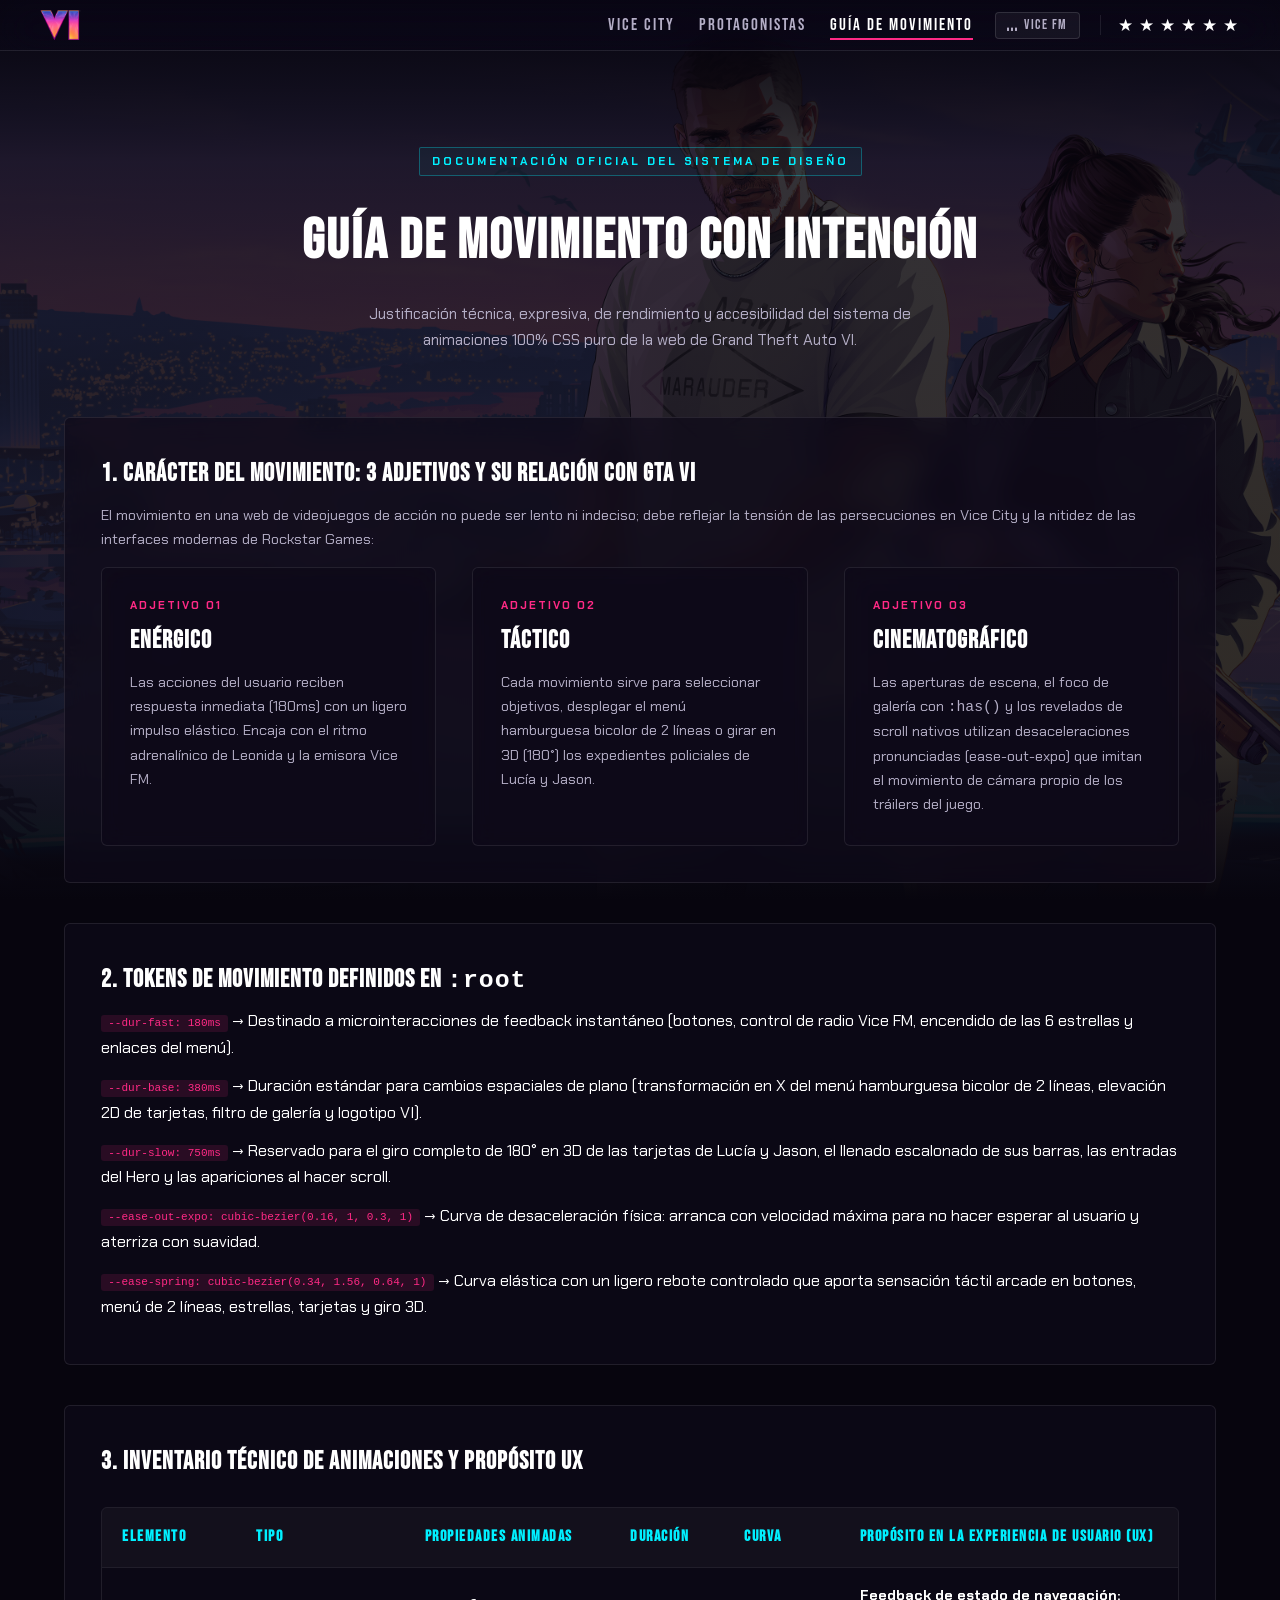
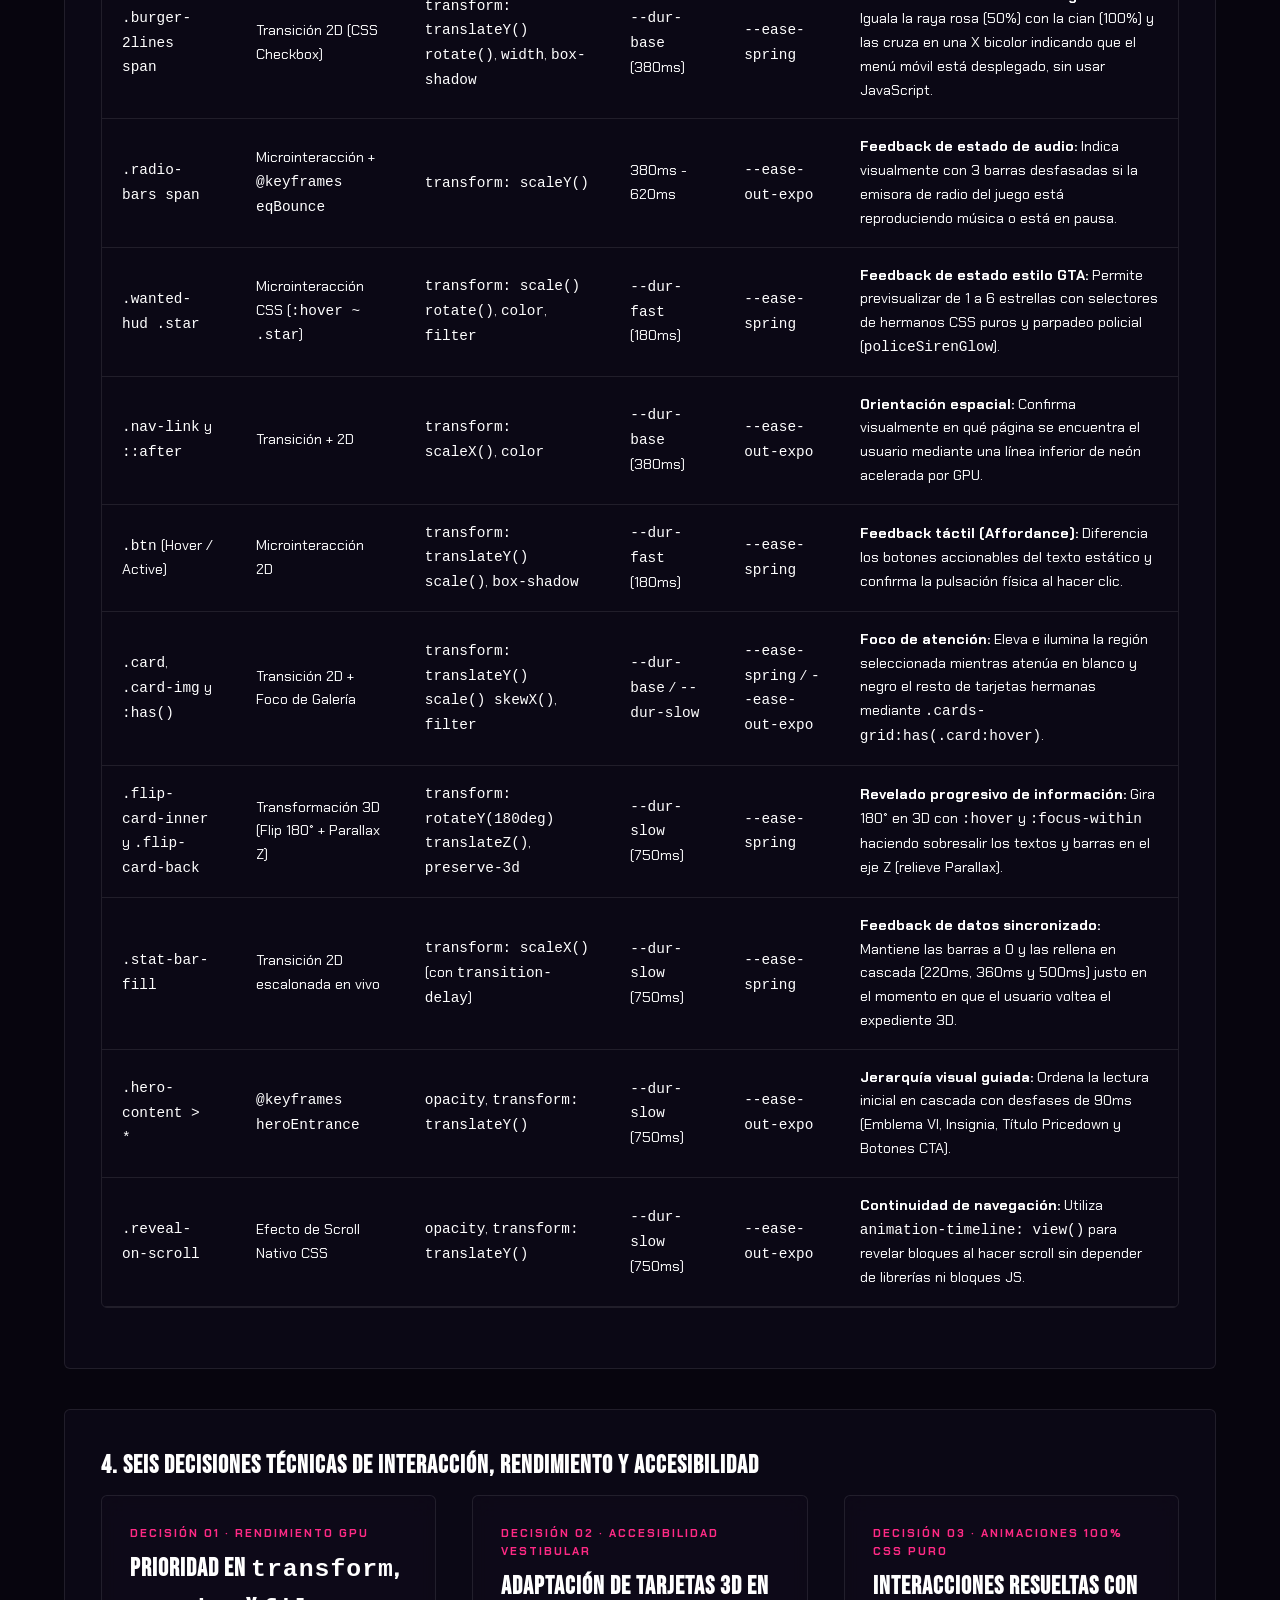
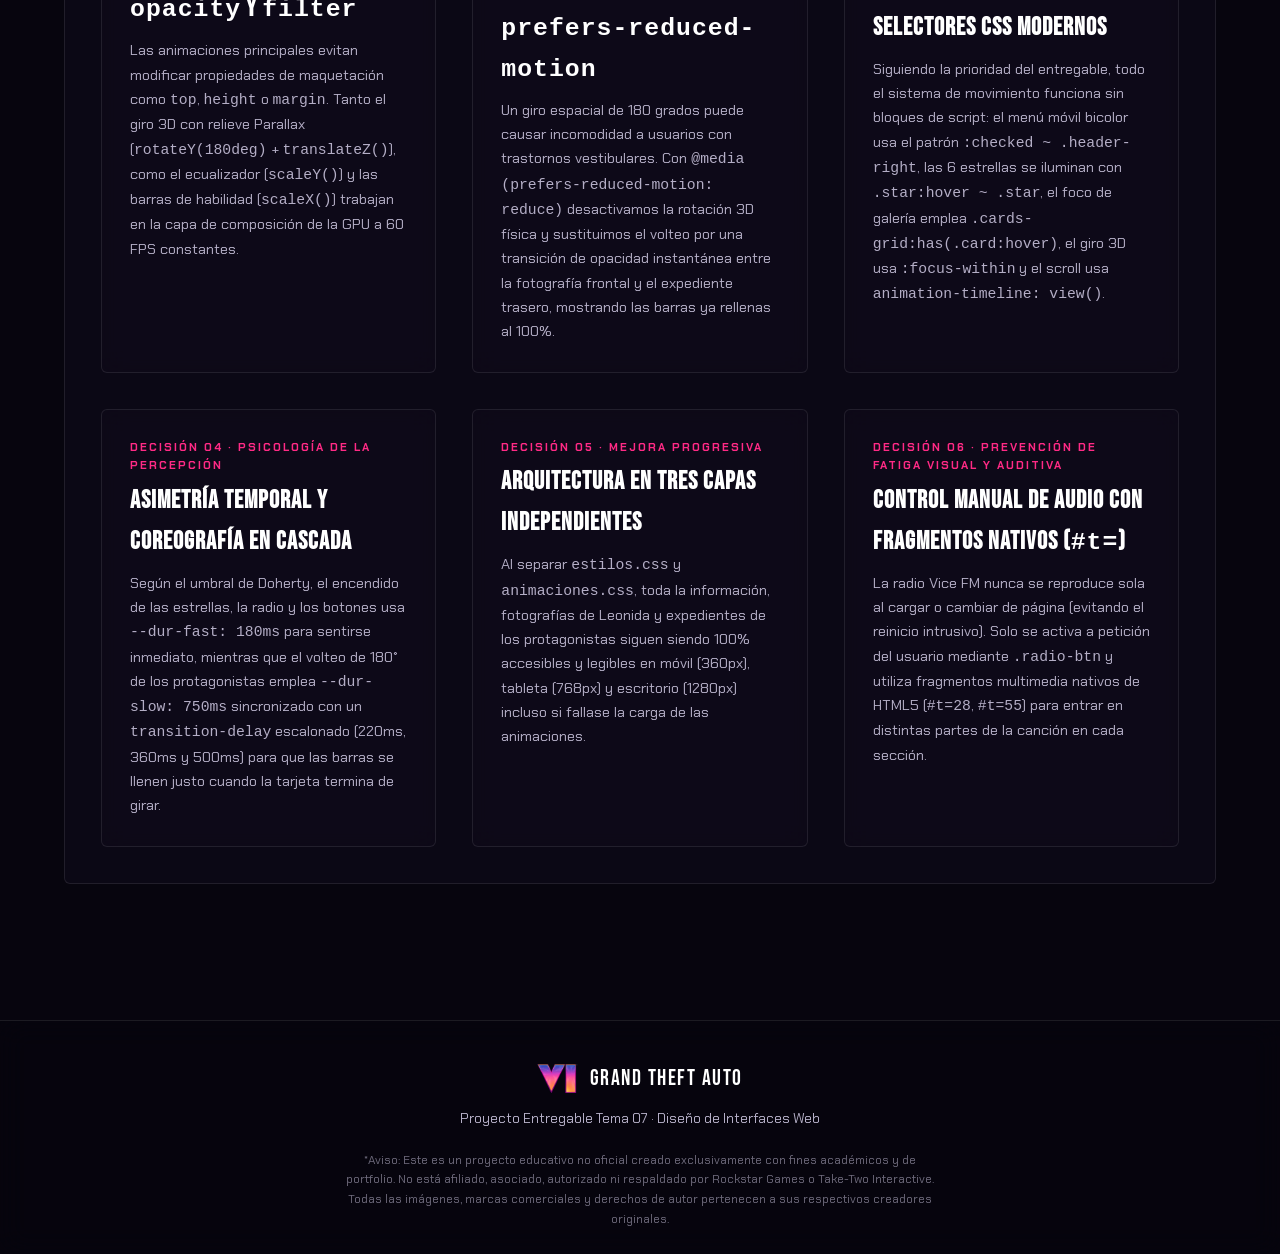
==== movimiento.html @ cc9e4fb1 "Add files via upload" ====
<!DOCTYPE html>
<html lang="es">
<head>
  <meta charset="UTF-8">
  <meta name="viewport" content="width=device-width, initial-scale=1.0">
  <title>Guía de Movimiento — Documentación Técnica GTA VI</title>
  <link rel="icon" href="img/logo.png" type="image/png">
  <link rel="preconnect" href="https://fonts.googleapis.com">
  <link rel="preconnect" href="https://fonts.gstatic.com" crossorigin>
  <link href="https://fonts.googleapis.com/css2?family=Bebas+Neue&family=Chakra+Petch:ital,wght@0,500;0,700;1,700&display=swap" rel="stylesheet">
  <link href="https://fonts.cdnfonts.com/css/pricedown" rel="stylesheet">
  <link rel="stylesheet" href="estilos/estilos.css">
  <link rel="stylesheet" href="estilos/animaciones.css">
</head>
<body>

  <!-- CABECERA CRISTAL ULTRA-TRANSPARENTE CON MENÚ HAMBURGUESA DE 2 LÍNEAS (CSS PURO) -->
  <!-- Cabecera con el logotipo, la navegación y los controles. -->
  <header class="site-header">
    <div class="header-container">
      <a href="index.html" class="brand-logo" aria-label="Inicio Grand Theft Auto VI">
        <img class="brand-logo-img" src="img/logo.png" width="42" height="42" alt="Logotipo oficial GTA VI">
      </a>

      <!-- Este checkbox abre y cierra el menú móvil mediante CSS. -->
      <input type="checkbox" id="nav-toggle" class="nav-toggle-input" aria-label="Abrir menú de navegación">
      <!-- Las dos líneas forman el icono hamburguesa. -->
      <label for="nav-toggle" class="burger-2lines" aria-hidden="true">
        <span class="line-1"></span>
        <span class="line-2"></span>
      </label>

      <div class="header-right">
        <!-- Enlaces para cambiar entre las páginas del proyecto. -->
        <nav aria-label="Navegación principal" class="main-nav">
          <ul class="nav-list">
            <li><a href="index.html" class="nav-link">Vice City</a></li>
            <li><a href="personajes.html" class="nav-link">Protagonistas</a></li>
            <li><a href="movimiento.html" class="nav-link active">Guía de Movimiento</a></li>
          </ul>
        </nav>   

        <!-- Controles de la radio y del nivel de búsqueda. -->
        <div class="header-controls">
          <!-- Botón de Radio Vice City (Salta directo al verso en el segundo 55) -->
          <button type="button" class="radio-btn" aria-label="Activar o pausar Radio Vice FM" onclick="const a=document.getElementById('bg-music'); if(a.paused){a.play();this.classList.add('is-playing');}else{a.pause();this.classList.remove('is-playing');}">
            <span class="radio-bars" aria-hidden="true">
              <span></span><span></span><span></span>
            </span>
            <span class="radio-text">VICE FM</span>
          </button>
          <audio id="bg-music" src="audio/patilla.mp3#t=55" preload="metadata" loop></audio>

          <!-- Grupo de seis estrellas inspirado en el nivel de búsqueda de GTA. -->
          <div class="wanted-hud" role="group" aria-label="Nivel de búsqueda policial de 6 estrellas">
            <button type="button" class="star" aria-label="1 estrella">★</button>
            <button type="button" class="star" aria-label="2 estrellas">★</button>
            <button type="button" class="star" aria-label="3 estrellas">★</button>
            <button type="button" class="star" aria-label="4 estrellas">★</button>
            <button type="button" class="star" aria-label="5 estrellas">★</button>
            <button type="button" class="star" aria-label="6 estrellas">★</button>
          </div>
        </div>
      </div>
    </div>
  </header>

  <!-- Contenido principal de la guía técnica. -->
  <main class="section">
    <div class="section-header">
      <span class="badge-neon">Documentación Oficial del Sistema de Diseño</span>
      <h1 class="section-title">Guía de Movimiento con Intención</h1>
      <p class="section-desc">
        Justificación técnica, expresiva, de rendimiento y accesibilidad del sistema de animaciones 100% CSS puro de la web de Grand Theft Auto VI.
      </p>
    </div>

    <!-- 1. EL CARÁCTER DEL MOVIMIENTO EN 3 ADJETIVOS -->
    <!-- Cada bloque explica una parte del sistema de movimiento. -->
    <section class="doc-block reveal-on-scroll" aria-labelledby="caracter-heading">
      <h2 id="caracter-heading" class="card-title">1. Carácter del movimiento: 3 Adjetivos y su relación con GTA VI</h2>
      <p class="card-text" style="margin-bottom: 1rem;">
        El movimiento en una web de videojuegos de acción no puede ser lento ni indeciso; debe reflejar la tensión de las persecuciones en Vice City y la nitidez de las interfaces modernas de Rockstar Games:
      </p>
      <div class="cards-grid">
        <div class="card"><div class="card-body">
          <span class="card-tag">Adjetivo 01</span>
          <h3 class="card-title">Enérgico</h3>
          <p class="card-text">
            Las acciones del usuario reciben respuesta inmediata (180ms) con un ligero impulso elástico. Encaja con el ritmo adrenalínico de Leonida y la emisora Vice FM.
          </p>
        </div></div>
        <div class="card"><div class="card-body">
          <span class="card-tag">Adjetivo 02</span>
          <h3 class="card-title">Táctico</h3>
          <p class="card-text">
            Cada movimiento sirve para seleccionar objetivos, desplegar el menú hamburguesa bicolor de 2 líneas o girar en 3D (180°) los expedientes policiales de Lucía y Jason.
          </p>
        </div></div>
        <div class="card"><div class="card-body">
          <span class="card-tag">Adjetivo 03</span>
          <h3 class="card-title">Cinematográfico</h3>
          <p class="card-text">
            Las aperturas de escena, el foco de galería con <code>:has()</code> y los revelados de scroll nativos utilizan desaceleraciones pronunciadas (ease-out-expo) que imitan el movimiento de cámara propio de los tráilers del juego.
          </p>
        </div></div>
      </div>
    </section>

    <!-- 2. TOKENS DE MOVIMIENTO -->
    <section class="doc-block reveal-on-scroll" aria-labelledby="tokens-heading">
      <h2 id="tokens-heading" class="card-title">2. Tokens de Movimiento definidos en <code>:root</code></h2>
      <ul class="stats-list">
        <li><span class="code-pill">--dur-fast: 180ms</span> → Destinado a microinteracciones de feedback instantáneo (botones, control de radio Vice FM, encendido de las 6 estrellas y enlaces del menú).</li>
        <li><span class="code-pill">--dur-base: 380ms</span> → Duración estándar para cambios espaciales de plano (transformación en X del menú hamburguesa bicolor de 2 líneas, elevación 2D de tarjetas, filtro de galería y logotipo VI).</li>
        <li><span class="code-pill">--dur-slow: 750ms</span> → Reservado para el giro completo de 180° en 3D de las tarjetas de Lucía y Jason, el llenado escalonado de sus barras, las entradas del Hero y las apariciones al hacer scroll.</li>
        <li><span class="code-pill">--ease-out-expo: cubic-bezier(0.16, 1, 0.3, 1)</span> → Curva de desaceleración física: arranca con velocidad máxima para no hacer esperar al usuario y aterriza con suavidad.</li>
        <li><span class="code-pill">--ease-spring: cubic-bezier(0.34, 1.56, 0.64, 1)</span> → Curva elástica con un ligero rebote controlado que aporta sensación táctil arcade en botones, menú de 2 líneas, estrellas, tarjetas y giro 3D.</li>
      </ul>
    </section>

    <!-- 3. TABLA CON TODAS LAS ANIMACIONES -->
    <section class="doc-block reveal-on-scroll" aria-labelledby="tabla-heading">
      <h2 id="tabla-heading" class="card-title">3. Inventario Técnico de Animaciones y Propósito UX</h2>
      <!-- Contenedor que permite desplazar la tabla en pantallas estrechas. -->
      <div class="table-responsive">
        <table class="motion-table">
          <thead>
            <tr>
              <th>Elemento</th>
              <th>Tipo</th>
              <th>Propiedades Animadas</th>
              <th>Duración</th>
              <th>Curva</th>
              <th>Propósito en la Experiencia de Usuario (UX)</th>
            </tr>
          </thead>
          <tbody>
            <tr>
              <td><code>.burger-2lines span</code></td>
              <td>Transición 2D (CSS Checkbox)</td>
              <td><code>transform: translateY() rotate()</code>, <code>width</code>, <code>box-shadow</code></td>
              <td><code>--dur-base</code> (380ms)</td>
              <td><code>--ease-spring</code></td>
              <td><strong>Feedback de estado de navegación:</strong> Iguala la raya rosa (50%) con la cian (100%) y las cruza en una X bicolor indicando que el menú móvil está desplegado, sin usar JavaScript.</td>
            </tr>
            <tr>
              <td><code>.radio-bars span</code></td>
              <td>Microinteracción + <code>@keyframes eqBounce</code></td>
              <td><code>transform: scaleY()</code></td>
              <td>380ms - 620ms</td>
              <td><code>--ease-out-expo</code></td>
              <td><strong>Feedback de estado de audio:</strong> Indica visualmente con 3 barras desfasadas si la emisora de radio del juego está reproduciendo música o está en pausa.</td>
            </tr>
            <tr>
              <td><code>.wanted-hud .star</code></td>
              <td>Microinteracción CSS (<code>:hover ~ .star</code>)</td>
              <td><code>transform: scale() rotate()</code>, <code>color</code>, <code>filter</code></td>
              <td><code>--dur-fast</code> (180ms)</td>
              <td><code>--ease-spring</code></td>
              <td><strong>Feedback de estado estilo GTA:</strong> Permite previsualizar de 1 a 6 estrellas con selectores de hermanos CSS puros y parpadeo policial (<code>policeSirenGlow</code>).</td>
            </tr>
            <tr>
              <td><code>.nav-link</code> y <code>::after</code></td>
              <td>Transición + 2D</td>
              <td><code>transform: scaleX()</code>, <code>color</code></td>
              <td><code>--dur-base</code> (380ms)</td>
              <td><code>--ease-out-expo</code></td>
              <td><strong>Orientación espacial:</strong> Confirma visualmente en qué página se encuentra el usuario mediante una línea inferior de neón acelerada por GPU.</td>
            </tr>
            <tr>
              <td><code>.btn</code> (Hover / Active)</td>
              <td>Microinteracción 2D</td>
              <td><code>transform: translateY() scale()</code>, <code>box-shadow</code></td>
              <td><code>--dur-fast</code> (180ms)</td>
              <td><code>--ease-spring</code></td>
              <td><strong>Feedback táctil (Affordance):</strong> Diferencia los botones accionables del texto estático y confirma la pulsación física al hacer clic.</td>
            </tr>
            <tr>
              <td><code>.card</code>, <code>.card-img</code> y <code>:has()</code></td>
              <td>Transición 2D + Foco de Galería</td>
              <td><code>transform: translateY() scale() skewX()</code>, <code>filter</code></td>
              <td><code>--dur-base</code> / <code>--dur-slow</code></td>
              <td><code>--ease-spring</code> / <code>--ease-out-expo</code></td>
              <td><strong>Foco de atención:</strong> Eleva e ilumina la región seleccionada mientras atenúa en blanco y negro el resto de tarjetas hermanas mediante <code>.cards-grid:has(.card:hover)</code>.</td>
            </tr>
            <tr>
              <td><code>.flip-card-inner</code> y <code>.flip-card-back</code></td>
              <td>Transformación 3D (Flip 180° + Parallax Z)</td>
              <td><code>transform: rotateY(180deg) translateZ()</code>, <code>preserve-3d</code></td>
              <td><code>--dur-slow</code> (750ms)</td>
              <td><code>--ease-spring</code></td>
              <td><strong>Revelado progresivo de información:</strong> Gira 180° en 3D con <code>:hover</code> y <code>:focus-within</code> haciendo sobresalir los textos y barras en el eje Z (relieve Parallax).</td>
            </tr>
            <tr>
              <td><code>.stat-bar-fill</code></td>
              <td>Transición 2D escalonada en vivo</td>
              <td><code>transform: scaleX()</code> (con <code>transition-delay</code>)</td>
              <td><code>--dur-slow</code> (750ms)</td>
              <td><code>--ease-spring</code></td>
              <td><strong>Feedback de datos sincronizado:</strong> Mantiene las barras a 0 y las rellena en cascada (220ms, 360ms y 500ms) justo en el momento en que el usuario voltea el expediente 3D.</td>
            </tr>
            <tr>
              <td><code>.hero-content > *</code></td>
              <td><code>@keyframes heroEntrance</code></td>
              <td><code>opacity</code>, <code>transform: translateY()</code></td>
              <td><code>--dur-slow</code> (750ms)</td>
              <td><code>--ease-out-expo</code></td>
              <td><strong>Jerarquía visual guiada:</strong> Ordena la lectura inicial en cascada con desfases de 90ms (Emblema VI, Insignia, Título Pricedown y Botones CTA).</td>
            </tr>
            <tr>
              <td><code>.reveal-on-scroll</code></td>
              <td>Efecto de Scroll Nativo CSS</td>
              <td><code>opacity</code>, <code>transform: translateY()</code></td>
              <td><code>--dur-slow</code> (750ms)</td>
              <td><code>--ease-out-expo</code></td>
              <td><strong>Continuidad de navegación:</strong> Utiliza <code>animation-timeline: view()</code> para revelar bloques al hacer scroll sin depender de librerías ni bloques JS.</td>
            </tr>
          </tbody>
        </table>
      </div>
    </section>

    <!-- 4. LAS 6 DECISIONES EXPLICADAS SOBRE INTERACCIÓN, RENDIMIENTO Y ACCESIBILIDAD -->
    <section class="doc-block reveal-on-scroll" aria-labelledby="decisiones-heading">
      <h2 id="decisiones-heading" class="card-title">4. Seis Decisiones Técnicas de Interacción, Rendimiento y Accesibilidad</h2>
      
      <div class="cards-grid">
        <article class="card"><div class="card-body">
          <span class="card-tag">Decisión 01 · Rendimiento GPU</span>
          <h3 class="card-title">Prioridad en <code>transform</code>, <code>opacity</code> y <code>filter</code></h3>
          <p class="card-text">
            Las animaciones principales evitan modificar propiedades de maquetación como <code>top</code>, <code>height</code> o <code>margin</code>. Tanto el giro 3D con relieve Parallax (<code>rotateY(180deg)</code> + <code>translateZ()</code>), como el ecualizador (<code>scaleY()</code>) y las barras de habilidad (<code>scaleX()</code>) trabajan en la capa de composición de la GPU a 60 FPS constantes.
          </p>
        </div></article>

        <article class="card"><div class="card-body">
          <span class="card-tag">Decisión 02 · Accesibilidad Vestibular</span>
          <h3 class="card-title">Adaptación de Tarjetas 3D en <code>prefers-reduced-motion</code></h3>
          <p class="card-text">
            Un giro espacial de 180 grados puede causar incomodidad a usuarios con trastornos vestibulares. Con <code>@media (prefers-reduced-motion: reduce)</code> desactivamos la rotación 3D física y sustituimos el volteo por una transición de opacidad instantánea entre la fotografía frontal y el expediente trasero, mostrando las barras ya rellenas al 100%.
          </p>
        </div></article>

        <article class="card"><div class="card-body">
          <span class="card-tag">Decisión 03 · Animaciones 100% CSS Puro</span>
          <h3 class="card-title">Interacciones Resueltas con Selectores CSS Modernos</h3>
          <p class="card-text">
            Siguiendo la prioridad del entregable, todo el sistema de movimiento funciona sin bloques de script: el menú móvil bicolor usa el patrón <code>:checked ~ .header-right</code>, las 6 estrellas se iluminan con <code>.star:hover ~ .star</code>, el foco de galería emplea <code>.cards-grid:has(.card:hover)</code>, el giro 3D usa <code>:focus-within</code> y el scroll usa <code>animation-timeline: view()</code>.
          </p>
        </div></article>

        <article class="card"><div class="card-body">
          <span class="card-tag">Decisión 04 · Psicología de la Percepción</span>
          <h3 class="card-title">Asimetría temporal y Coreografía en Cascada</h3>
          <p class="card-text">
            Según el umbral de Doherty, el encendido de las estrellas, la radio y los botones usa <code>--dur-fast: 180ms</code> para sentirse inmediato, mientras que el volteo de 180° de los protagonistas emplea <code>--dur-slow: 750ms</code> sincronizado con un <code>transition-delay</code> escalonado (220ms, 360ms y 500ms) para que las barras se llenen justo cuando la tarjeta termina de girar.
          </p>
        </div></article>

        <article class="card"><div class="card-body">
          <span class="card-tag">Decisión 05 · Mejora Progresiva</span>
          <h3 class="card-title">Arquitectura en Tres Capas Independientes</h3>
          <p class="card-text">
            Al separar <code>estilos.css</code> y <code>animaciones.css</code>, toda la información, fotografías de Leonida y expedientes de los protagonistas siguen siendo 100% accesibles y legibles en móvil (360px), tableta (768px) y escritorio (1280px) incluso si fallase la carga de las animaciones.
          </p>
        </div></article>

        <article class="card"><div class="card-body">
          <span class="card-tag">Decisión 06 · Prevención de Fatiga Visual y Auditiva</span>
          <h3 class="card-title">Control Manual de Audio con Fragmentos Nativos (<code>#t=</code>)</h3>
          <p class="card-text">
            La radio Vice FM nunca se reproduce sola al cargar o cambiar de página (evitando el reinicio intrusivo). Solo se activa a petición del usuario mediante <code>.radio-btn</code> y utiliza fragmentos multimedia nativos de HTML5 (<code>#t=28</code>, <code>#t=55</code>) para entrar en distintas partes de la canción en cada sección.
          </p>
        </div></article>
      </div>
    </section>
  </main>

  <!-- PIE DE PÁGINA CON AVISO LEGAL PARA GITHUB PAGES -->
  <footer class="site-footer">
    <div class="footer-inner">
      <a href="index.html" class="brand-logo">
        <img class="brand-logo-img" src="img/logo.png" width="40" height="40" alt="Logotipo oficial GTA VI">
        <span class="brand-logo-text">GRAND THEFT AUTO</span>
      </a>
      <p>Proyecto Entregable Tema 07 · Diseño de Interfaces Web</p>
      <p style="font-size: 0.75rem; opacity: 0.6; margin-top: 0.5rem; max-width: 600px;">
        *Aviso: Este es un proyecto educativo no oficial creado exclusivamente con fines académicos y de portfolio. No está afiliado, asociado, autorizado ni respaldado por Rockstar Games o Take-Two Interactive. Todas las imágenes, marcas comerciales y derechos de autor pertenecen a sus respectivos creadores originales.
      </p>
    </div>
  </footer>

</body>
</html>
---- estilos/estilos.css ----
/* ==========================================================================
   ESTILOS DE DISEÑO Y MAQUETACIÓN (MINIMALISTA · MOBILE FIRST) - GTA VI
   ==========================================================================
   Capa 1 (Estructura): Estética editorial limpia inspirada en Rockstar Games.
   Incluye cabecera ultra-transparente (glassmorphism), menú hamburguesa de
   2 líneas en móvil (<768px) resuelto 100% con CSS (:checked) y transición 
   continua sin cortes entre el Hero y el fondo general.
   ========================================================================== */

/* Guardo colores, tipografías y medidas en variables para reutilizarlas. */
:root {
  --bg-dark: #07050e;
  --bg-surface: rgba(14, 10, 26, 0.72);
  --bg-surface-alt: rgba(20, 15, 38, 0.92);
  --neon-pink: #ff2a85;
  --neon-cyan: #00f0ff;
  --neon-orange: #ff9900;
  --text-primary: #ffffff;
  --text-secondary: #b4aec6;
  --border-subtle: rgba(255, 255, 255, 0.09);
  
  --font-gta: 'Pricedown Bl', 'Pricedown', 'Bebas Neue', 'Impact', sans-serif;
  --font-display: 'Bebas Neue', 'Impact', sans-serif;
  --font-body: 'Chakra Petch', system-ui, -apple-system, sans-serif;
  
  --container-width: 1200px;
  --border-radius: 6px;
}

/* Aplico un reinicio general para partir de medidas y márgenes controlados. */
*, *::before, *::after {
  box-sizing: border-box;
  margin: 0;
  padding: 0;
}

/* Configuro el desplazamiento suave y los estilos generales del documento. */
html {
  scroll-behavior: smooth;
  background-color: var(--bg-dark);
  color: var(--text-primary);
  font-family: var(--font-body);
  line-height: 1.65;
  -webkit-font-smoothing: antialiased;
}

/* Defino el fondo general y la distribución principal de la página. */
body {
  overflow-x: hidden;
  min-height: 100vh;
  display: flex;
  flex-direction: column;
  background-color: var(--bg-dark);
  background-image: 
    linear-gradient(
      to bottom,
      #07050e 0%,
      rgba(7, 5, 14, 0.82) 18%,
      rgba(7, 5, 14, 0.84) 82%,
      #07050e 100%
    ),
    url('../img/fondo_2.jpg'),
    url('../img/fondo.jpg');
  background-position: center top;
  background-size: cover;
  background-attachment: fixed;
  background-repeat: no-repeat;
}

/* Evito que las imágenes y gráficos se salgan de su contenedor. */
img, svg {
  max-width: 100%;
  display: block;
}

/* Mantengo el color heredado y quito el subrayado predeterminado. */
a {
  color: inherit;
  text-decoration: none;
}

/* Quito las viñetas de las listas. */
ul {
  list-style: none;
}

/* ==========================================================================
   CABECERA CRISTAL ULTRA-TRANSPARENTE + HAMBURGUESA DE 2 LÍNEAS (MOBILE FIRST)
   ========================================================================== */
/* Creo la cabecera fija con transparencia y efecto de cristal. */
.site-header {
  position: sticky;
  top: 0;
  z-index: 100;
  background: linear-gradient(
    180deg,
    rgba(10, 7, 22, 0.52) 0%,
    rgba(10, 7, 22, 0.32) 100%
  );
  backdrop-filter: blur(22px) saturate(160%);
  -webkit-backdrop-filter: blur(22px) saturate(160%);
  border-bottom: 1px solid rgba(255, 255, 255, 0.1);
  padding: 0.65rem 1.25rem;
}

/* Distribuyo el logo y los controles de la cabecera. */
.header-container {
  max-width: var(--container-width);
  margin: 0 auto;
  display: flex;
  flex-direction: row;
  align-items: center;
  justify-content: space-between;
  gap: 1rem;
  flex-wrap: wrap;
}

/* Alineo el logotipo y evito que se encoja. */
.brand-logo {
  display: inline-flex;
  align-items: center;
  gap: 0.65rem;
  flex-shrink: 0;
  z-index: 102;
}

/* Limito el tamaño de la imagen del logotipo. */
.brand-logo-img {
  width: 42px;
  height: auto;
  max-height: 38px;
  object-fit: contain;
}

/* Doy estilo al texto que acompaña al logotipo. */
.brand-logo-text {
  font-family: var(--font-gta);
  font-size: 1.35rem;
  letter-spacing: 1.5px;
  color: var(--text-primary);
}

/* Resalto el detalle VI con el color rosa. */
.vi-accent {
  color: var(--neon-pink);
}

/* Checkbox oculto que controla la hamburguesa de 2 líneas sin JS */
.nav-toggle-input {
  position: absolute;
  opacity: 0;
  width: 0;
  height: 0;
  pointer-events: none;
}

/* Botón Hamburguesa Minimalista de 2 Líneas (Visible en móvil <768px) */
.burger-2lines {
  display: inline-flex;
  flex-direction: column;
  justify-content: center;
  align-items: flex-end;
  gap: 6px;
  width: 38px;
  height: 38px;
  padding: 6px;
  cursor: pointer;
  z-index: 102;
  border-radius: 4px;
  border: 1px solid rgba(255, 255, 255, 0.12);
  background: rgba(255, 255, 255, 0.04);
}

/* Preparo las dos líneas que forman el icono. */
.burger-2lines span {
  display: block;
  height: 2px;
  border-radius: 2px;
}

.burger-2lines .line-1 {
  width: 24px;
  background: var(--text-primary);
}

.burger-2lines .line-2 {
  width: 16px;
  background: var(--neon-pink);
}

/* En móvil (<768px) el menú es desplegable y se abre al marcar #nav-toggle */
.header-right {
  width: 100%;
  display: grid;
  grid-template-rows: 0fr;
  opacity: 0;
  pointer-events: none;
  overflow: hidden;
}

.header-right > * {
  min-height: 0;
}

/* Muestro el menú cuando se marca el checkbox. */
.nav-toggle-input:checked ~ .header-right {
  grid-template-rows: 1fr;
  opacity: 1;
  pointer-events: auto;
  padding-top: 0.85rem;
  margin-top: 0.65rem;
  border-top: 1px solid rgba(255, 255, 255, 0.1);
}

/* Controlo el contenedor de navegación. */
.main-nav {
  background: transparent;
  border: none;
  padding: 0;
}

/* Organizo los enlaces del menú en columna en móvil. */
.nav-list {
  display: flex;
  flex-direction: column;
  align-items: flex-start;
  gap: 0.65rem;
  padding-bottom: 0.85rem;
}

/* Defino la apariencia de cada enlace de navegación. */
.nav-link {
  font-family: var(--font-display);
  font-size: 1.15rem;
  letter-spacing: 2px;
  text-transform: uppercase;
  padding: 0.25rem 0;
  position: relative;
  color: var(--text-secondary);
  white-space: nowrap;
}

/* Distingo el enlace correspondiente a la página actual. */
.nav-link.active {
  color: var(--text-primary);
}

.nav-link.active::after {
  transform: scaleX(1);
  background: var(--neon-pink);
}

.nav-link:hover,
.nav-link:focus-visible {
  color: var(--text-primary);
}

/* Agrupo los controles de radio y estrellas. */
.header-controls {
  display: flex;
  flex-direction: row;
  align-items: center;
  justify-content: space-between;
  gap: 1rem;
  padding-top: 0.65rem;
  border-top: 1px solid rgba(255, 255, 255, 0.07);
}

/* Botón minimalista de Radio Vice FM */
.radio-btn {
  display: inline-flex;
  align-items: center;
  gap: 0.45rem;
  background: rgba(255, 255, 255, 0.05);
  border: 1px solid rgba(255, 255, 255, 0.12);
  color: var(--text-secondary);
  padding: 0.28rem 0.68rem;
  border-radius: 4px;
  font-family: var(--font-display);
  font-size: 0.85rem;
  letter-spacing: 1.5px;
  cursor: pointer;
}

/* Activo distintas velocidades para las barras cuando la radio está sonando. */
.radio-btn.is-playing {
  color: var(--neon-cyan);
  border-color: rgba(0, 240, 255, 0.45);
  background: rgba(0, 240, 255, 0.08);
}

/* Coloco las barras del ecualizador en línea. */
.radio-bars {
  display: inline-flex;
  align-items: flex-end;
  gap: 2px;
  height: 12px;
}

/* Ajusto las barras del ecualizador para que crezcan desde abajo. */
.radio-bars span {
  width: 2px;
  height: 12px;
  background: currentColor;
  border-radius: 1px;
}

/* 6 Estrellas de búsqueda interactivas en CSS puro (:hover + ~) */
.wanted-hud {
  display: inline-flex;
  align-items: center;
  gap: 0.18rem;
}

/* Doy formato a cada estrella interactiva (Blanco con brillo neón para encajar con el header) */
.star {
  background: none;
  border: none;
  cursor: pointer;
  font-size: 1.08rem;
  line-height: 1;
  padding: 0.1rem;
  color: var(--text-primary);
}

/* Al pasar el ratón se encienden en el rosa neón de Vice City */
.wanted-hud:hover .star {
  color: var(--neon-pink);
}

/* Atenúo las estrellas posteriores a la que se señala */
.wanted-hud .star:hover ~ .star {
  color: rgba(255, 255, 255, 0.18);
  filter: none !important;
}

/* Creo la sección principal con imagen de fondo y contenido centrado. */
.hero {
  position: relative;
  min-height: 84vh;
  display: flex;
  align-items: center;
  justify-content: center;
  text-align: center;
  padding: 4rem 1.5rem 5.5rem;
  background: 
    linear-gradient(
      to bottom,
      rgba(7, 5, 14, 0.32) 0%,
      rgba(7, 5, 14, 0.68) 65%,
      #07050e 98%,
      #07050e 100%
    ),
    url('../img/JasonLucia.jpg') no-repeat;
  background-size: cover;
  background-position: center 18%;
  border-bottom: none;
  overflow: hidden;
}

/* Añado un degradado inferior para unir el hero con el fondo de la página. */
.hero::after {
  content: '';
  position: absolute;
  left: 0;
  right: 0;
  bottom: -2px;
  height: 90px;
  background: linear-gradient(to bottom, transparent, #07050e 90%);
  pointer-events: none;
  z-index: 1;
}

/* Limito el ancho y coloco el contenido por encima del fondo. */
.hero-content {
  max-width: 720px;
  z-index: 2;
  padding: 1rem 0;
}

/* Ajusto el tamaño y la posición del emblema principal. */
.hero-emblem {
  width: 96px;
  height: auto;
  margin: 0 auto 1.25rem;
  object-fit: contain;
}

/* Diseño la pequeña etiqueta de neón. */
.badge-neon {
  display: inline-block;
  padding: 0.25rem 0.75rem;
  font-size: 0.72rem;
  font-weight: 700;
  text-transform: uppercase;
  letter-spacing: 3px;
  color: var(--neon-cyan);
  border: 1px solid rgba(0, 240, 255, 0.3);
  border-radius: 2px;
  margin-bottom: 1.25rem;
  background: rgba(0, 240, 255, 0.04);
}

/* Defino el título principal con un tamaño adaptable. */
.hero-title {
  font-family: var(--font-gta);
  font-size: clamp(3rem, 8.5vw, 5.6rem);
  line-height: 0.98;
  letter-spacing: 2px;
  margin-bottom: 1.25rem;
  color: var(--text-primary);
  text-shadow: 0 10px 30px rgba(0, 0, 0, 0.85);
}

/* Limito el ancho y suavizo el texto secundario. */
.hero-subtitle {
  font-size: 1.05rem;
  color: var(--text-secondary);
  max-width: 600px;
  margin: 0 auto 2.5rem;
  font-weight: 500;
}

/* Organizo los botones principales de la portada. */
.hero-actions {
  display: flex;
  flex-direction: column;
  gap: 1rem;
  justify-content: center;
}

/* Establezco el diseño común de los botones. */
.btn {
  display: inline-flex;
  align-items: center;
  justify-content: center;
  gap: 0.5rem;
  padding: 0.85rem 2rem;
  font-family: var(--font-display);
  font-size: 1.1rem;
  letter-spacing: 2px;
  text-transform: uppercase;
  border-radius: var(--border-radius);
  cursor: pointer;
}

/* Diferencio el botón principal con el rosa. */
.btn-primary {
  background: var(--neon-pink);
  color: #fff;
  border: 1px solid var(--neon-pink);
}

/* Doy un aspecto más discreto al botón secundario. */
.btn-secondary {
  background: rgba(7, 5, 14, 0.55);
  color: var(--text-primary);
  border: 1px solid rgba(255, 255, 255, 0.3);
}

/* ==========================================================================
   SECCIONES Y TARJETAS (Imágenes con aspect-ratio 16/10 uniforme)
   ========================================================================== */
/* Limito el ancho y separo las secciones de contenido. */
.section {
  padding: 5.5rem 1.5rem;
  max-width: var(--container-width);
  margin: 0 auto;
  width: 100%;
}

/* Centro el encabezado de cada sección. */
.section-header {
  text-align: center;
  margin-bottom: 4rem;
}

/* Establezco el estilo de los títulos de sección. */
.section-title {
  font-family: var(--font-gta);
  font-size: clamp(2.2rem, 5vw, 3.5rem);
  letter-spacing: 2px;
  margin-bottom: 0.75rem;
  color: var(--text-primary);
}

/* Limito el ancho de las descripciones. */
.section-desc {
  color: var(--text-secondary);
  max-width: 600px;
  margin: 0 auto;
  font-size: 0.98rem;
}

/* Organizo las tarjetas en una cuadrícula adaptable. */
.cards-grid {
  display: grid;
  grid-template-columns: 1fr;
  gap: 2.25rem;
}

/* Creo el aspecto de las tarjetas con fondo translúcido. */
.card {
  background: var(--bg-surface);
  backdrop-filter: blur(12px);
  border: 1px solid var(--border-subtle);
  border-radius: var(--border-radius);
  position: relative;
  overflow: hidden;
  display: flex;
  flex-direction: column;
}

/* Reservo un espacio con proporción fija para las imágenes. */
.card-media {
  position: relative;
  width: 100%;
  aspect-ratio: 16 / 10;
  overflow: hidden;
  border-bottom: 1px solid var(--border-subtle);
  background: #05030a;
}

/* Hago que la imagen ocupe el espacio sin deformarse. */
.card-img {
  width: 100%;
  height: 100%;
  object-fit: cover;
  object-position: center center;
}

.card-img[src*="JasonLucia.jpg"] {
  object-position: center 15%;
}

.card-img[src*="Jason.jpg"],
.card-img[src*="JasonDuval.jpg"] {
  object-position: center 20%;
}

.card-img[src*="fondo.jpg"],
.card-img[src*="fondo_2.jpg"] {
  object-position: center 18%;
}

/* Coloco una etiqueta encima de la imagen. */
.card-badge-overlay {
  position: absolute;
  top: 12px;
  right: 12px;
  background: rgba(7, 5, 14, 0.85);
  color: var(--text-primary);
  border: 1px solid rgba(255, 255, 255, 0.15);
  padding: 0.2rem 0.6rem;
  font-size: 0.68rem;
  font-weight: 700;
  letter-spacing: 1.5px;
  text-transform: uppercase;
  border-radius: 2px;
}

/* Añado espacio interior al contenido de la tarjeta. */
.card-body {
  padding: 1.75rem;
  flex: 1;
}

/* Resalto la categoría o etiqueta de cada tarjeta. */
.card-tag {
  font-size: 0.7rem;
  text-transform: uppercase;
  letter-spacing: 2px;
  color: var(--neon-pink);
  font-weight: 700;
  display: block;
  margin-bottom: 0.4rem;
}

/* Doy formato al título de la tarjeta. */
.card-title {
  font-family: var(--font-display);
  font-size: 1.55rem;
  letter-spacing: 1px;
  margin-bottom: 0.5rem;
  color: var(--text-primary);
}

/* Defino el estilo del texto descriptivo. */
.card-text {
  color: var(--text-secondary);
  font-size: 0.92rem;
}

/* ==========================================================================
   PROTAGONISTAS: AJUSTE PERFECTO PARA JasonLucia.jpg, Lucia.jpg Y JasonDuval.jpg
   ========================================================================== */
/* Creo el banner panorámico de los dos protagonistas. */
.duo-banner {
  margin-bottom: 3rem;
  border-radius: var(--border-radius);
  overflow: hidden;
  border: 1px solid var(--border-subtle);
  aspect-ratio: 21 / 9;
  min-height: 260px;
  max-height: 440px;
  width: 100%;
  position: relative;
  background: #05030a;
}

/* Suavizo la ampliación de la imagen panorámica. */
.duo-banner-img {
  width: 100%;
  height: 100%;
  object-fit: cover;
  object-position: center 16%;
}

/* Coloco un degradado y el texto sobre la imagen. */
.duo-banner-caption {
  position: absolute;
  inset: 0;
  background: linear-gradient(to top, rgba(7, 5, 14, 0.92) 0%, rgba(7, 5, 14, 0.25) 45%, transparent 100%);
  display: flex;
  flex-direction: column;
  justify-content: flex-end;
  align-items: flex-start;
  padding: 1.75rem 2rem;
}

.duo-title {
  font-family: var(--font-gta);
  font-size: clamp(1.8rem, 4vw, 2.6rem);
  letter-spacing: 1.5px;
}

/* Distribuyo las fichas de los protagonistas. */
.character-showcase {
  display: grid;
  grid-template-columns: 1fr;
  gap: 2.5rem;
}

/* Establezco la perspectiva necesaria para el giro tridimensional. */
.flip-card-3d {
  perspective: 1400px;
  height: 430px;
  cursor: pointer;
}

/* Mantengo las dos caras dentro del mismo elemento 3D. */
.flip-card-inner {
  position: relative;
  width: 100%;
  height: 100%;
  transform-style: preserve-3d;
  border-radius: var(--border-radius);
}

/* Coloco las dos caras una encima de otra y oculto su reverso. */
.flip-card-front,
/* Diseño la parte trasera con los datos del personaje. */
.flip-card-back {
  position: absolute;
  inset: 0;
  width: 100%;
  height: 100%;
  border-radius: var(--border-radius);
  overflow: hidden;
  backface-visibility: hidden;
  -webkit-backface-visibility: hidden;
}

/* Diseño la cara delantera de la ficha. */
.flip-card-front {
  border: 1px solid rgba(255, 255, 255, 0.14);
  background: var(--bg-dark);
}

/* Ajusto la fotografía del personaje al tamaño de la tarjeta. */
.character-portrait {
  width: 100%;
  height: 100%;
  object-fit: cover;
  object-position: center 20%;
}

.character-portrait[src*="Lucia.jpg"] {
  object-position: 32% 18%;
}

.character-portrait[src*="Jason"] {
  object-position: 58% 15%;
}

/* Añado un degradado para que el texto se lea sobre la foto. */
.front-gradient-overlay {
  position: absolute;
  inset: 0;
  background: linear-gradient(to top, rgba(7, 5, 14, 0.94) 0%, rgba(7, 5, 14, 0.25) 42%, transparent 85%);
  display: flex;
  flex-direction: column;
  justify-content: flex-end;
  padding: 1.75rem;
}

/* Diseño la etiqueta identificativa del expediente. */
.character-stamp {
  align-self: flex-start;
  background: rgba(7, 5, 14, 0.75);
  color: var(--neon-pink);
  border: 1px solid rgba(255, 42, 133, 0.5);
  font-weight: 700;
  font-size: 0.68rem;
  text-transform: uppercase;
  letter-spacing: 2px;
  padding: 0.2rem 0.6rem;
  border-radius: 2px;
  margin-bottom: 0.5rem;
}

/* Resalto el nombre del protagonista. */
.front-character-name {
  font-family: var(--font-gta);
  font-size: 3rem;
  line-height: 1;
  letter-spacing: 2px;
  color: #fff;
  margin-bottom: 0.35rem;
}

/* Muestro una indicación para girar la tarjeta. */
.flip-hint {
  font-size: 0.76rem;
  color: var(--text-secondary);
  text-transform: uppercase;
  letter-spacing: 1.5px;
}

/* Diseño la parte trasera con los datos del personaje. */
.flip-card-back {
  background: var(--bg-surface-alt);
  backdrop-filter: blur(16px);
  border: 1px solid rgba(0, 240, 255, 0.35);
  padding: 1.75rem;
  display: flex;
  flex-direction: column;
  justify-content: space-between;
  transform: rotateY(180deg);
}

/* Alineo el logo y los datos del encabezado trasero. */
.back-header {
  display: flex;
  align-items: center;
  gap: 0.9rem;
  border-bottom: 1px solid var(--border-subtle);
  padding-bottom: 0.75rem;
}

/* Limito el tamaño del logo de la ficha. */
.back-logo {
  width: 34px;
  height: 34px;
  object-fit: contain;
}

/* Resalto el papel que tiene cada protagonista. */
.character-role {
  color: var(--neon-cyan);
  font-weight: 700;
  text-transform: uppercase;
  font-size: 0.7rem;
  letter-spacing: 2px;
  display: block;
}

/* Doy formato al nombre dentro del expediente. */
.character-name {
  font-family: var(--font-gta);
  font-size: 2rem;
  line-height: 1;
  letter-spacing: 1.5px;
}

/* Organizo las estadísticas en una lista vertical. */
.stats-list {
  display: grid;
  gap: 0.75rem;
  margin: 0.5rem 0;
}

/* Agrupo el nombre y la barra de cada estadística. */
.stat-item {
  display: flex;
  flex-direction: column;
  gap: 0.25rem;
}

/* Coloco el nombre y el porcentaje en extremos opuestos. */
.stat-label {
  display: flex;
  justify-content: space-between;
  font-size: 0.78rem;
  text-transform: uppercase;
  letter-spacing: 1px;
  color: var(--text-secondary);
}

/* Creo el fondo de cada barra de progreso. */
.stat-bar-bg {
  width: 100%;
  height: 4px;
  background: rgba(255, 255, 255, 0.08);
  border-radius: 2px;
  overflow: hidden;
}

/* Muestro el porcentaje rellenando la barra. */
.stat-bar-fill {
  height: 100%;
  background: linear-gradient(90deg, var(--neon-pink), var(--neon-cyan));
  border-radius: 2px;
}

/* Separo y centro el texto final del expediente. */
.back-footer-tag {
  font-size: 0.65rem;
  text-transform: uppercase;
  letter-spacing: 2px;
  color: var(--text-secondary);
  text-align: center;
  border-top: 1px solid var(--border-subtle);
  padding-top: 0.65rem;
}

/* ==========================================================================
   TABLAS Y DOCUMENTACIÓN (movimiento.html)
   ========================================================================== */
/* Agrupo cada bloque de documentación técnica. */
.doc-block {
  background: var(--bg-surface);
  backdrop-filter: blur(12px);
  border: 1px solid var(--border-subtle);
  border-radius: var(--border-radius);
  padding: 2.25rem;
  margin-bottom: 2.5rem;
}

/* Permito desplazar la tabla horizontalmente en pantallas pequeñas. */
.table-responsive {
  width: 100%;
  overflow-x: auto;
  margin: 1.5rem 0;
  border-radius: var(--border-radius);
  border: 1px solid var(--border-subtle);
}

/* Defino el tamaño y la estructura visual de la tabla. */
.motion-table {
  width: 100%;
  border-collapse: collapse;
  min-width: 720px;
  background: transparent;
  text-align: left;
  font-size: 0.9rem;
}

/* Aplico el mismo espaciado y separación a celdas y encabezados. */
.motion-table th,
.motion-table td {
  padding: 1rem 1.25rem;
  border-bottom: 1px solid var(--border-subtle);
}

/* Resalto los encabezados de la tabla. */
.motion-table th {
  background: rgba(255, 255, 255, 0.03);
  color: var(--neon-cyan);
  font-family: var(--font-display);
  font-size: 1rem;
  letter-spacing: 1.5px;
}

/* Destaco fragmentos de código dentro del texto. */
.code-pill {
  font-family: monospace;
  background: rgba(255, 42, 133, 0.12);
  color: var(--neon-pink);
  padding: 0.15rem 0.45rem;
  border-radius: 3px;
  font-size: 0.85em;
}

/* ==========================================================================
   PIE DE PÁGINA MINIMALISTA
   ========================================================================== */
/* Diseño el pie de página y lo mantengo al final. */
.site-footer {
  margin-top: auto;
  background: rgba(7, 5, 14, 0.85);
  backdrop-filter: blur(14px);
  border-top: 1px solid var(--border-subtle);
  padding: 2.5rem 1.5rem;
  text-align: center;
  color: var(--text-secondary);
  font-size: 0.85rem;
}

/* Centro y organizo los elementos del pie. */
.footer-inner {
  max-width: var(--container-width);
  margin: 0 auto;
  display: flex;
  flex-direction: column;
  align-items: center;
  gap: 0.75rem;
}

/* ==========================================================================
   MEDIA QUERIES (PROGRESIÓN RESPONSIVE: 768px Y 1280px)
   ========================================================================== */
/* Adapto el menú y las tarjetas a pantallas de tablet y escritorio. */
@media (min-width: 768px) {
/* Dibujo el botón hamburguesa de dos líneas para móvil. */
  .burger-2lines {
    display: none;
  }

  .header-right,
/* Muestro el menú cuando se marca el checkbox. */
  .nav-toggle-input:checked ~ .header-right {
    width: auto;
    display: flex;
    flex-direction: row;
    align-items: center;
    gap: 1.4rem;
    margin-left: auto;
    margin-top: 0;
    padding-top: 0;
    border-top: none;
    opacity: 1;
    pointer-events: auto;
    overflow: visible;
  }

/* Organizo los enlaces del menú en columna en móvil. */
  .nav-list {
    flex-direction: row;
    align-items: center;
    gap: 1.5rem;
    padding-bottom: 0;
  }

/* Defino la apariencia de cada enlace de navegación. */
  .nav-link {
    font-size: 1.05rem;
    padding: 0.35rem 0;
  }

/* Agrupo los controles de radio y estrellas. */
  .header-controls {
    padding-top: 0;
    border-top: none;
    gap: 1.25rem;
  }

/* Agrupo las seis estrellas del nivel de búsqueda. */
  .wanted-hud {
    padding-left: 1rem;
    border-left: 1px solid var(--border-subtle);
  }

/* Organizo los botones principales de la portada. */
  .hero-actions {
    flex-direction: row;
  }

/* Organizo las tarjetas en una cuadrícula adaptable. */
  .cards-grid {
    grid-template-columns: repeat(2, 1fr);
  }

/* Distribuyo las fichas de los protagonistas. */
  .character-showcase {
    grid-template-columns: repeat(2, 1fr);
  }
}

/* Aumento el espacio y las columnas en pantallas grandes. */
@media (min-width: 1280px) {
/* Organizo las tarjetas en una cuadrícula adaptable. */
  .cards-grid {
    grid-template-columns: repeat(3, 1fr);
  }

/* Limito el ancho y separo las secciones de contenido. */
  .section {
    padding: 6rem 1.5rem;
  }
}
---- estilos/animaciones.css ----
/* ==========================================================================
   SISTEMA DE MOVIMIENTO, TRANSICIONES Y ANIMACIONES (100% CSS PURO) - GTA VI
   ==========================================================================
   Incluye los Tokens en :root, la transformación de la hamburguesa bicolor,
   el ecualizador de Vice FM, las tarjetas 2D con barrido de luz, el 
   giro 3D de 180º con llenado de barras en vivo y soporte prefers-reduced-motion.
   ========================================================================== */

:root {
  /* 3 Duraciones coherentes en todo el proyecto */
  --dur-fast: 180ms;
  --dur-base: 380ms;
  --dur-slow: 750ms;

  /* 2 Curvas personalizadas (cubic-bezier) */
  --ease-out-expo: cubic-bezier(0.16, 1, 0.3, 1);
  --ease-spring: cubic-bezier(0.34, 1.56, 0.64, 1);
}

/* ==========================================================================
   1. MICROINTERACCIONES EN EL LOGO, HAMBURGUESA BICOLOR, RADIO Y ESTRELLAS
   ========================================================================== */

/* Emblema "VI" en el Nav y Hero:
   QUÉ ANIMA: transform (scale + rotate) y filter (drop-shadow).
   POR QUÉ: --dur-base con --ease-spring da un pulso elástico al tocar el emblema. */
.brand-logo-img,
.hero-emblem {
  transition: 
    transform var(--dur-base) var(--ease-spring),
    filter var(--dur-base) var(--ease-out-expo);
}

.brand-logo:hover .brand-logo-img,
.brand-logo:focus-visible .brand-logo-img {
  transform: scale(1.12) rotate(-5deg);
  filter: drop-shadow(0 0 12px rgba(255, 42, 133, 0.85));
}

.hero-emblem:hover {
  transform: scale(1.08) rotate(2deg);
  filter: drop-shadow(0 0 25px rgba(0, 240, 255, 0.75));
}

/* Animación de la Hamburguesa Bicolor (Cian 100% + Rosa 50%):
   QUÉ HACE: Al pasar el ratón invierte longitudes y al abrir (:checked) forma una X bicolor. */
.burger-2lines {
  transition: transform var(--dur-fast) var(--ease-spring);
}

.burger-2lines span {
  transform-origin: center;
  transition: 
    transform var(--dur-base) var(--ease-spring),
    width var(--dur-base) var(--ease-out-expo),
    background-color var(--dur-fast) var(--ease-out-expo),
    box-shadow var(--dur-fast) var(--ease-out-expo);
}

.burger-2lines:hover .line-1 {
  width: 18px;
}

.burger-2lines:hover .line-2 {
  width: 28px;
}

.nav-toggle-input:checked + .burger-2lines .line-1 {
  width: 28px;
  transform: translateY(4.75px) rotate(45deg);
  background: var(--neon-cyan);
  box-shadow: 0 0 12px rgba(0, 240, 255, 0.85);
}

.nav-toggle-input:checked + .burger-2lines .line-2 {
  width: 28px;
  transform: translateY(-4.75px) rotate(-45deg);
  background: var(--neon-pink);
  box-shadow: 0 0 12px rgba(255, 42, 133, 0.85);
}

.header-right {
  transition: 
    grid-template-rows var(--dur-base) var(--ease-out-expo),
    opacity var(--dur-base) var(--ease-out-expo);
}

/* Botón de Radio Vice FM y Ecualizador animado con @keyframes (scaleY) */
@keyframes eqBounce {
  0%, 100% { transform: scaleY(0.3); }
  50% { transform: scaleY(1); }
}

.radio-btn {
  transition: 
    color var(--dur-fast) var(--ease-out-expo),
    border-color var(--dur-fast) var(--ease-out-expo),
    background-color var(--dur-fast) var(--ease-out-expo),
    transform var(--dur-fast) var(--ease-spring);
}

.radio-btn:hover,
.radio-btn:focus-visible {
  transform: translateY(-2px);
  color: var(--text-primary);
  border-color: rgba(0, 240, 255, 0.5);
}

.radio-bars span {
  transform-origin: bottom;
  transform: scaleY(0.3);
  transition: transform var(--dur-fast) var(--ease-out-expo);
}

.radio-btn.is-playing .radio-bars span:nth-child(1) {
  animation: eqBounce 0.52s var(--ease-out-expo) infinite;
}
.radio-btn.is-playing .radio-bars span:nth-child(2) {
  animation: eqBounce 0.38s var(--ease-out-expo) infinite 0.14s;
}
.radio-btn.is-playing .radio-bars span:nth-child(3) {
  animation: eqBounce 0.62s var(--ease-out-expo) infinite 0.24s;
}

/* 6 Estrellas de Búsqueda interactivas a la derecha del Nav */
.star {
  transition: 
    transform var(--dur-fast) var(--ease-spring),
    color var(--dur-fast) var(--ease-out-expo),
    filter var(--dur-fast) var(--ease-out-expo);
  animation: policeSirenGlow 1.8s var(--ease-out-expo) infinite;
}

.star:hover,
.star:focus-visible {
  transform: scale(1.35) rotate(12deg);
}

@keyframes policeSirenGlow {
  0%, 100% {
    filter: drop-shadow(0 0 6px rgba(0, 240, 255, 0.55));
  }
  50% {
    filter: drop-shadow(0 0 8px rgba(255, 42, 133, 0.7));
  }
}

/* Enlaces del navegador con línea inferior minimalista acelerada por GPU (scaleX) */
.nav-link {
  transition: color var(--dur-fast) var(--ease-out-expo);
}

.nav-link::after {
  content: '';
  position: absolute;
  bottom: 0;
  left: 0;
  width: 100%;
  height: 1.5px;
  background: var(--neon-cyan);
  transform: scaleX(0);
  transform-origin: left;
  transition: transform var(--dur-base) var(--ease-out-expo);
}

.nav-link:hover::after,
.nav-link:focus-visible::after {
  transform: scaleX(1);
}

/* Botones principales (CTA) */
.btn {
  transition: 
    transform var(--dur-fast) var(--ease-spring),
    background-color var(--dur-base) var(--ease-out-expo),
    border-color var(--dur-base) var(--ease-out-expo),
    box-shadow var(--dur-base) var(--ease-out-expo);
}

.btn-primary:hover,
.btn-primary:focus-visible {
  transform: translateY(-4px) scale(1.03);
  box-shadow: 0 10px 25px rgba(255, 42, 133, 0.55);
}

.btn-secondary:hover,
.btn-secondary:focus-visible {
  transform: translateY(-4px) scale(1.03);
  border-color: var(--neon-cyan);
  color: var(--neon-cyan);
  box-shadow: 0 10px 25px rgba(0, 240, 255, 0.25);
}

.btn:active {
  transform: translateY(1px) scale(0.98);
}

/* ==========================================================================
   2. TRANSFORMACIONES 2D Y BARRIDO DE LUZ SUTIL EN TARJETAS DEL MAPA
   ========================================================================== */
.card {
  transition: 
    transform var(--dur-base) var(--ease-out-expo),
    border-color var(--dur-base) var(--ease-out-expo),
    box-shadow var(--dur-base) var(--ease-out-expo);
}

.card-img {
  transition: transform var(--dur-slow) var(--ease-out-expo);
}

.card::before {
  content: '';
  position: absolute;
  top: 0;
  left: -110%;
  width: 55%;
  height: 100%;
  background: linear-gradient(90deg, transparent, rgba(255, 255, 255, 0.06), transparent);
  transform: skewX(-25deg);
  transition: transform var(--dur-slow) var(--ease-out-expo);
  z-index: 2;
  pointer-events: none;
}

.card:hover,
.card:focus-within {
  transform: translateY(-6px);
  border-color: rgba(0, 240, 255, 0.45);
  box-shadow: 0 12px 30px rgba(0, 0, 0, 0.5);
}

.card:hover .card-img,
.card:focus-within .card-img {
  transform: scale(1.06);
}

.card:hover::before,
.card:focus-within::before {
  transform: skewX(-25deg) translateX(380%);
}

/* ==========================================================================
   3. GIRO 3D DE 180° + RELIEVE PARALLAX + BARRAS EN CASCADA (LUCÍA Y JASON)
   ==========================================================================
   QUÉ HACE: Al girar la tarjeta de Lucía o Jason, desbloqueamos el 3D (quitando
   el overflow:hidden de la cara trasera) para que el encabezado y las barras 
   floten hacia delante (translateZ), y llenamos las 3 barras de 0% a su máximo
   en cascada justo mientras la tarjeta se da la vuelta. */
.flip-card-inner {
  transition: transform var(--dur-slow) var(--ease-spring);
}

.flip-card-3d:hover .flip-card-inner,
.flip-card-3d:focus-within .flip-card-inner {
  transform: rotateY(180deg);
}

/* Desbloqueamos overflow en la cara trasera para que preserve-3d funcione de verdad */
.flip-card-back {
  overflow: visible !important;
  transform-style: preserve-3d;
}

.back-header {
  transform: translateZ(38px);
}

.flip-card-back .card-text {
  transform: translateZ(24px);
}

.flip-card-back .stats-list {
  transform: translateZ(45px);
}

.back-footer-tag {
  transform: translateZ(20px);
}

/* Llenado en vivo de las barras de habilidad SOLO al voltear la tarjeta */
.stat-bar-fill {
  transform-origin: left;
  transform: scaleX(0);
  transition: transform var(--dur-slow) var(--ease-spring);
}

.flip-card-3d:hover .stat-bar-fill,
.flip-card-3d:focus-within .stat-bar-fill {
  transform: scaleX(1);
}

.flip-card-3d:hover .stat-item:nth-child(1) .stat-bar-fill,
.flip-card-3d:focus-within .stat-item:nth-child(1) .stat-bar-fill {
  transition-delay: 220ms;
}

.flip-card-3d:hover .stat-item:nth-child(2) .stat-bar-fill,
.flip-card-3d:focus-within .stat-item:nth-child(2) .stat-bar-fill {
  transition-delay: 360ms;
}

.flip-card-3d:hover .stat-item:nth-child(3) .stat-bar-fill,
.flip-card-3d:focus-within .stat-item:nth-child(3) .stat-bar-fill {
  transition-delay: 500ms;
}

/* Efecto en el banner grupal de Jason y Lucía */
.duo-banner-img {
  transition: 
    transform var(--dur-slow) var(--ease-out-expo),
    filter var(--dur-base) var(--ease-out-expo);
}

.duo-banner:hover .duo-banner-img,
.duo-banner:focus-within .duo-banner-img {
  transform: scale(1.05);
  filter: saturate(1.2) contrast(1.05);
}

/* ==========================================================================
   4. ANIMACIONES CON @KEYFRAMES (HERO Y PULSO NEÓN)
   ========================================================================== */
@keyframes heroEntrance {
  0% {
    opacity: 0;
    transform: translateY(22px);
  }
  100% {
    opacity: 1;
    transform: translateY(0);
  }
}

.hero-content > * {
  animation: heroEntrance var(--dur-slow) var(--ease-out-expo) both;
}

.hero-content > *:nth-child(1) { animation-delay: 60ms; }
.hero-content > *:nth-child(2) { animation-delay: 150ms; }
.hero-content > *:nth-child(3) { animation-delay: 240ms; }
.hero-content > *:nth-child(4) { animation-delay: 330ms; }
.hero-content > *:nth-child(5) { animation-delay: 420ms; }

@keyframes neonPulse {
  0%, 100% {
    transform: scale(1);
    opacity: 1;
  }
  50% {
    transform: scale(1.04);
    opacity: 0.78;
  }
}

.badge-neon {
  animation: neonPulse 2.8s var(--ease-out-expo) infinite;
}

/* ==========================================================================
   5. REVELADO PROGRESIVO AL HACER SCROLL (100% CSS PURO SIN JAVASCRIPT)
   ========================================================================== */
@keyframes scrollReveal {
  0% {
    opacity: 0;
    transform: translateY(28px);
  }
  100% {
    opacity: 1;
    transform: translateY(0);
  }
}

.reveal-on-scroll {
  animation: scrollReveal var(--dur-slow) var(--ease-out-expo) forwards;
}

@supports (animation-timeline: view()) {
  .reveal-on-scroll {
    animation: scrollReveal linear forwards;
    animation-timeline: view();
    animation-range: entry 5% cover 22%;
  }
}

/* ==========================================================================
   6. ACCESIBILIDAD: MOVIMIENTO REDUCIDO (prefers-reduced-motion: reduce)
   ========================================================================== */
@media (prefers-reduced-motion: reduce) {
  *,
  *::before,
  *::after {
    animation-duration: 0.01ms !important;
    animation-iteration-count: 1 !important;
    transition-duration: 0.01ms !important;
    scroll-behavior: auto !important;
  }

  .reveal-on-scroll {
    opacity: 1 !important;
    transform: none !important;
    animation: none !important;
  }

  .flip-card-inner,
  .flip-card-3d:hover .flip-card-inner,
  .flip-card-3d:focus-within .flip-card-inner {
    transform: none !important;
  }

  .flip-card-back {
    transform: none !important;
    opacity: 0;
    pointer-events: none;
  }

  .flip-card-3d:hover .flip-card-back,
  .flip-card-3d:focus-within .flip-card-back {
    opacity: 1;
    pointer-events: auto;
  }

  .stat-bar-fill {
    transform: scaleX(1) !important;
  }
}
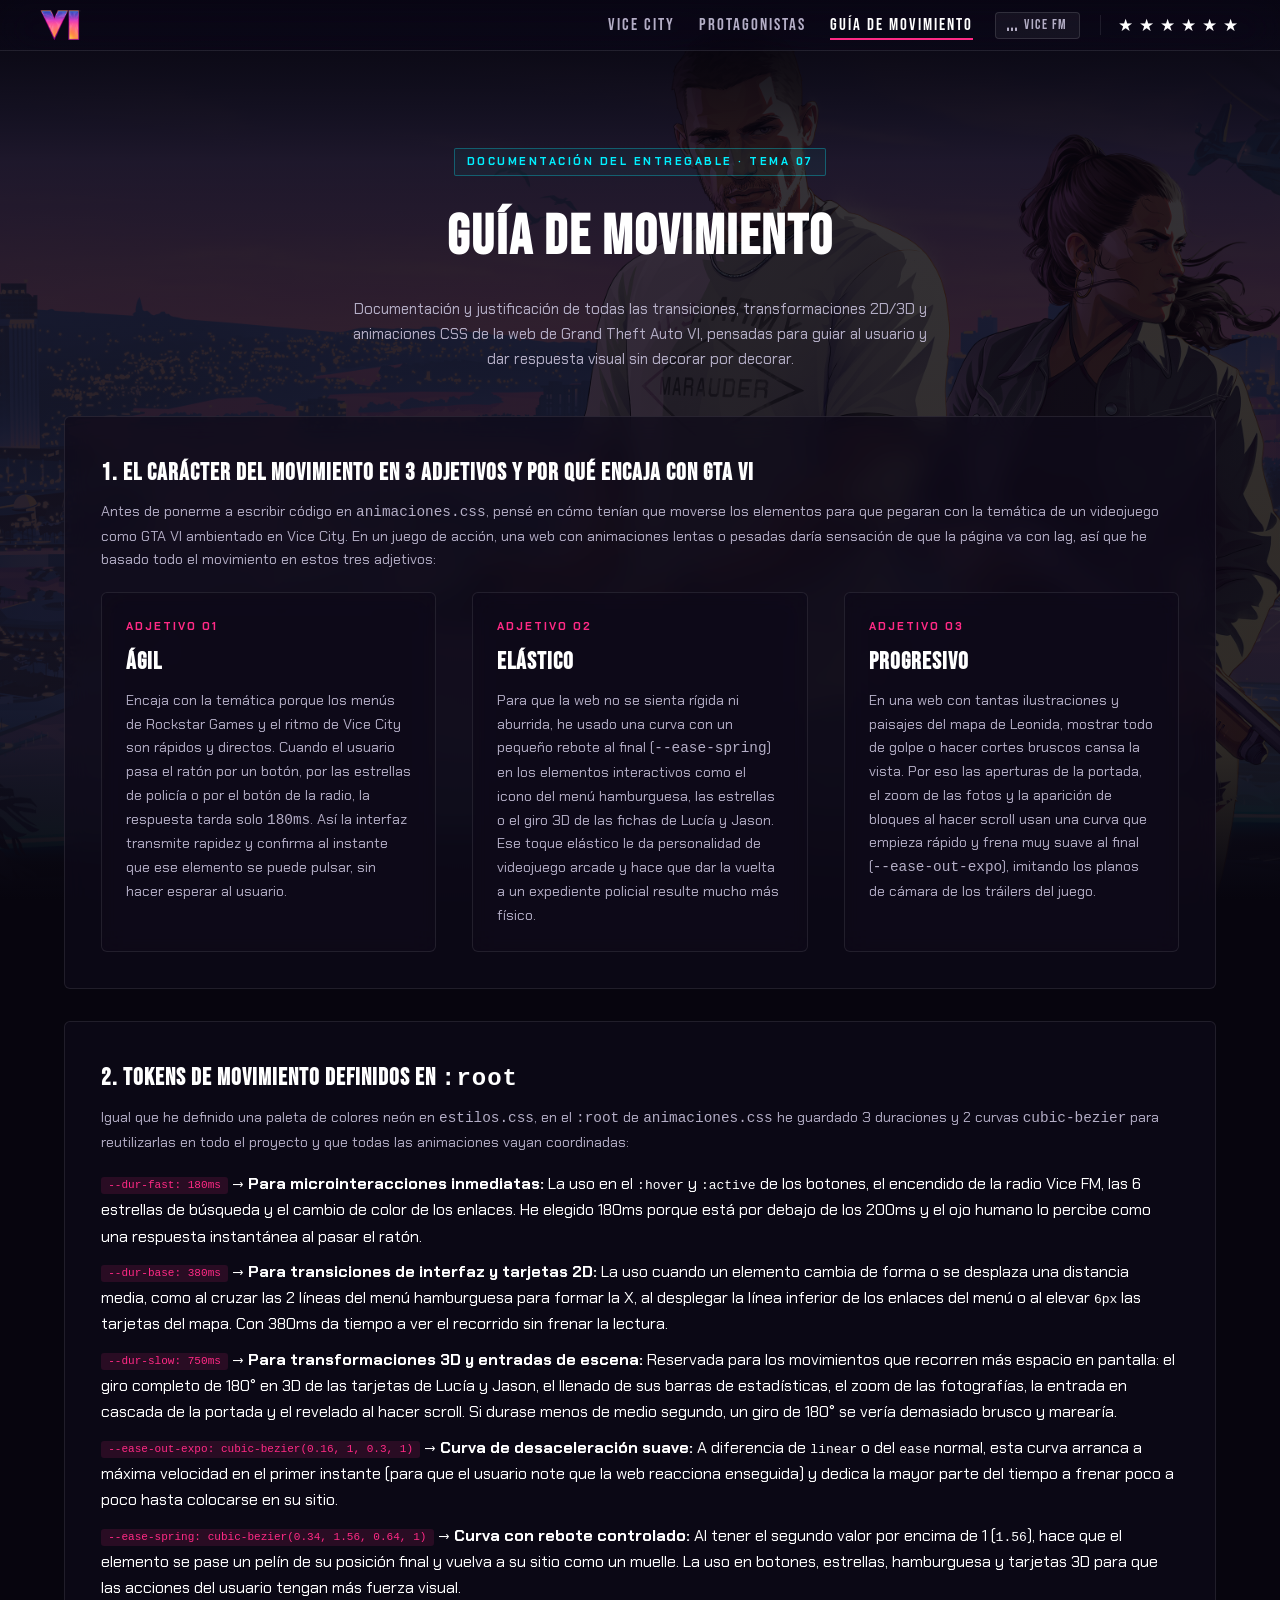
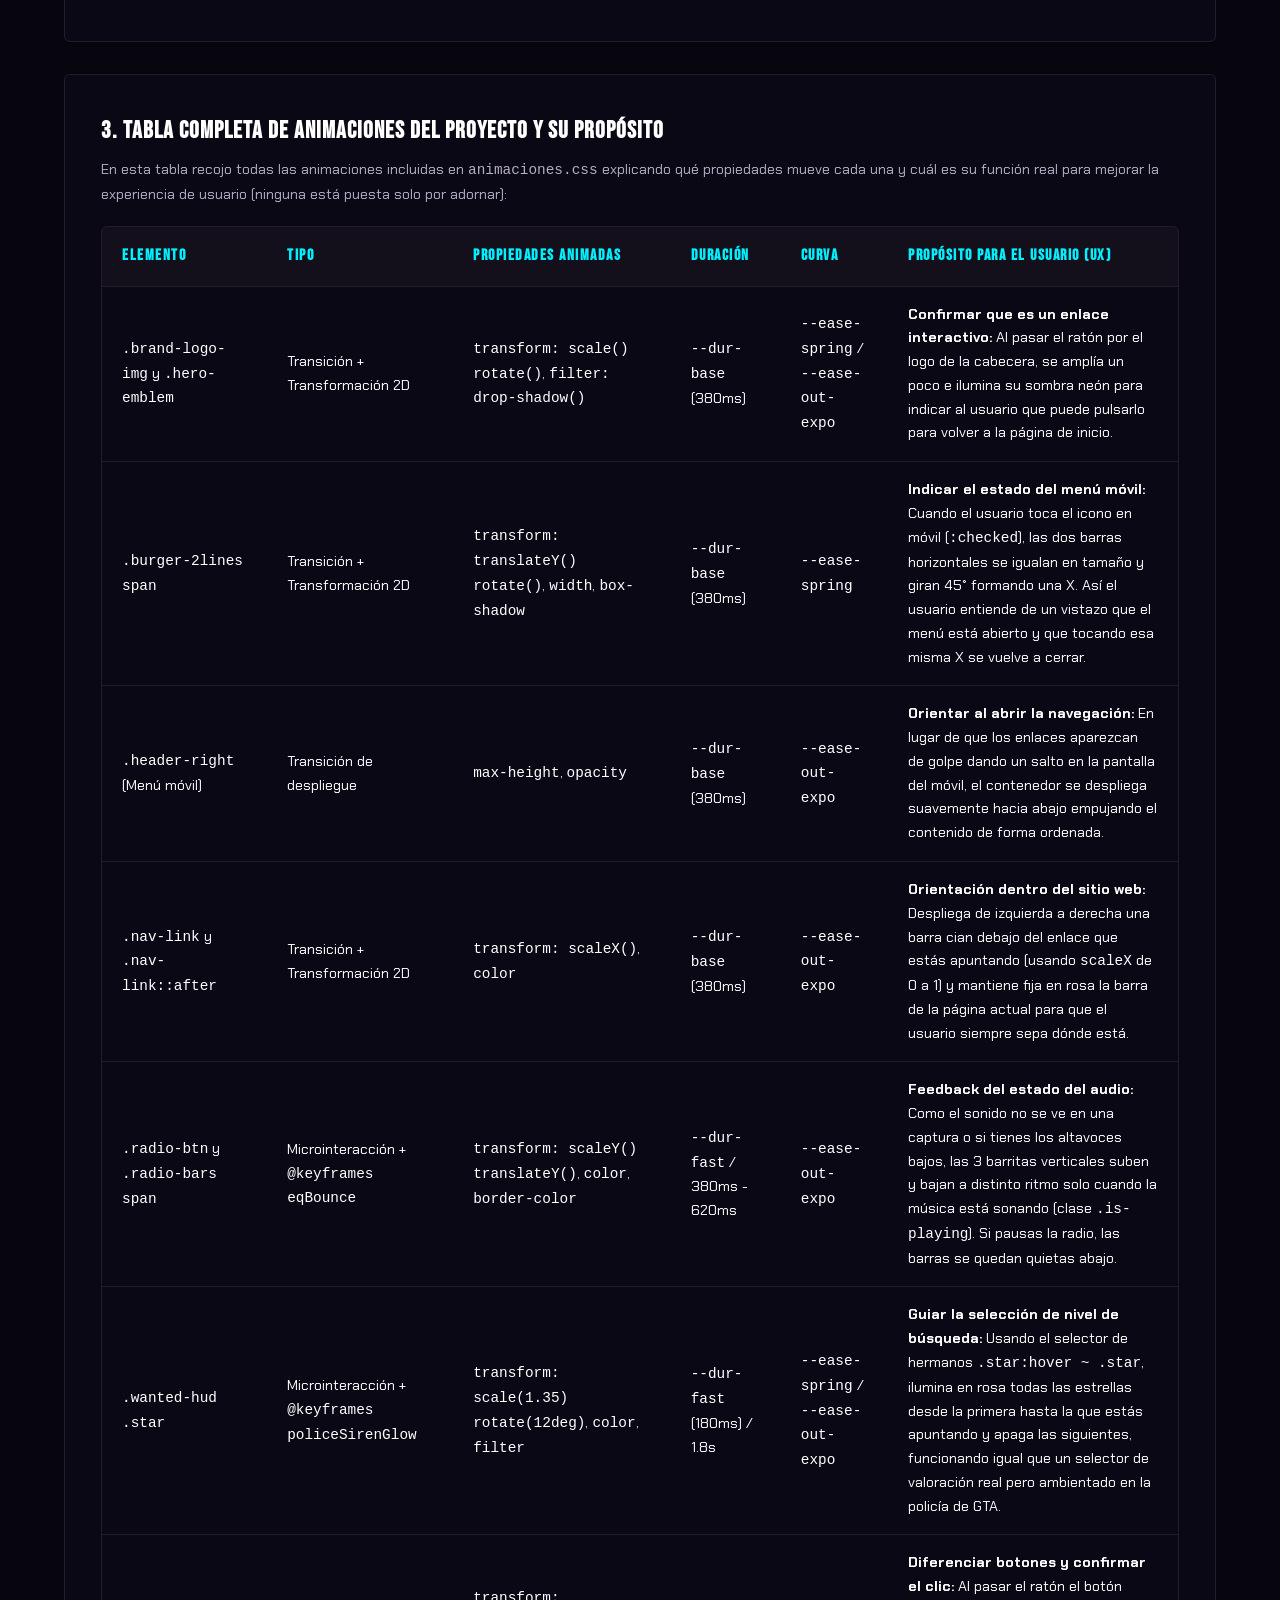
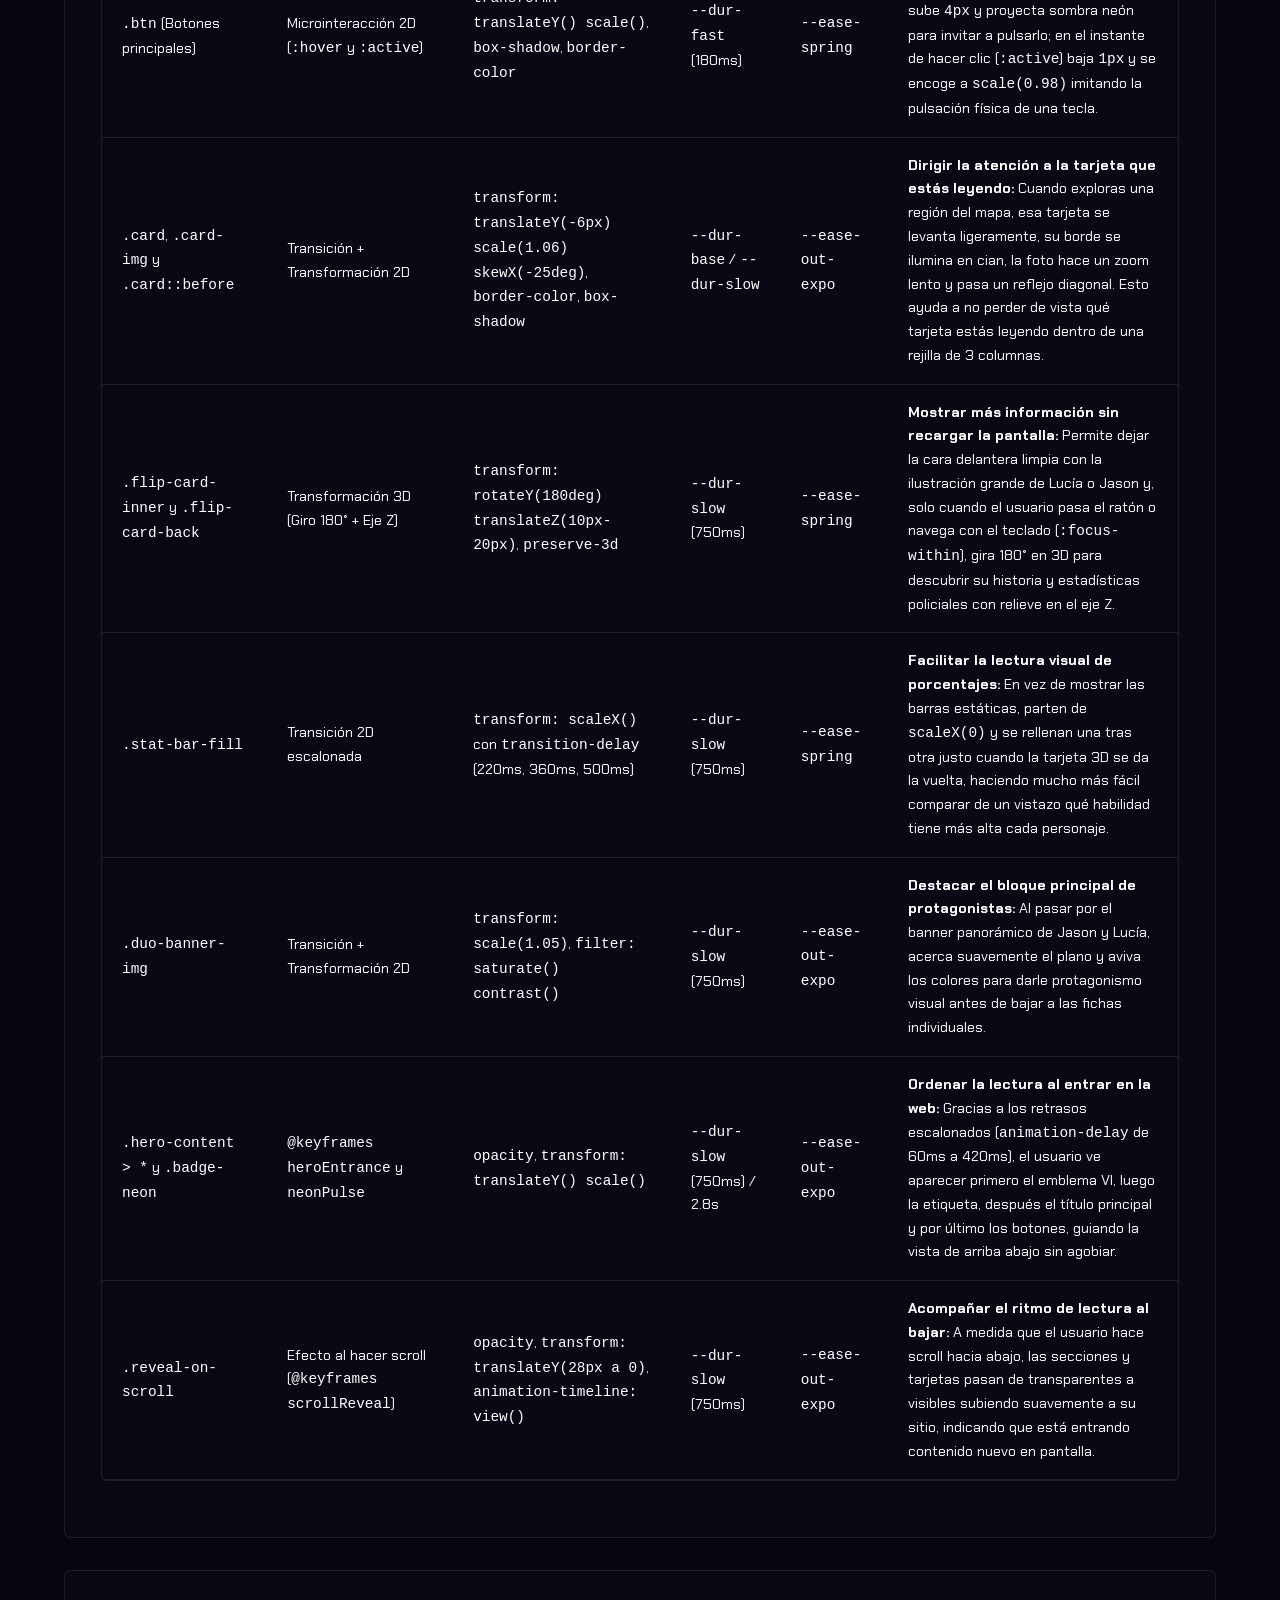
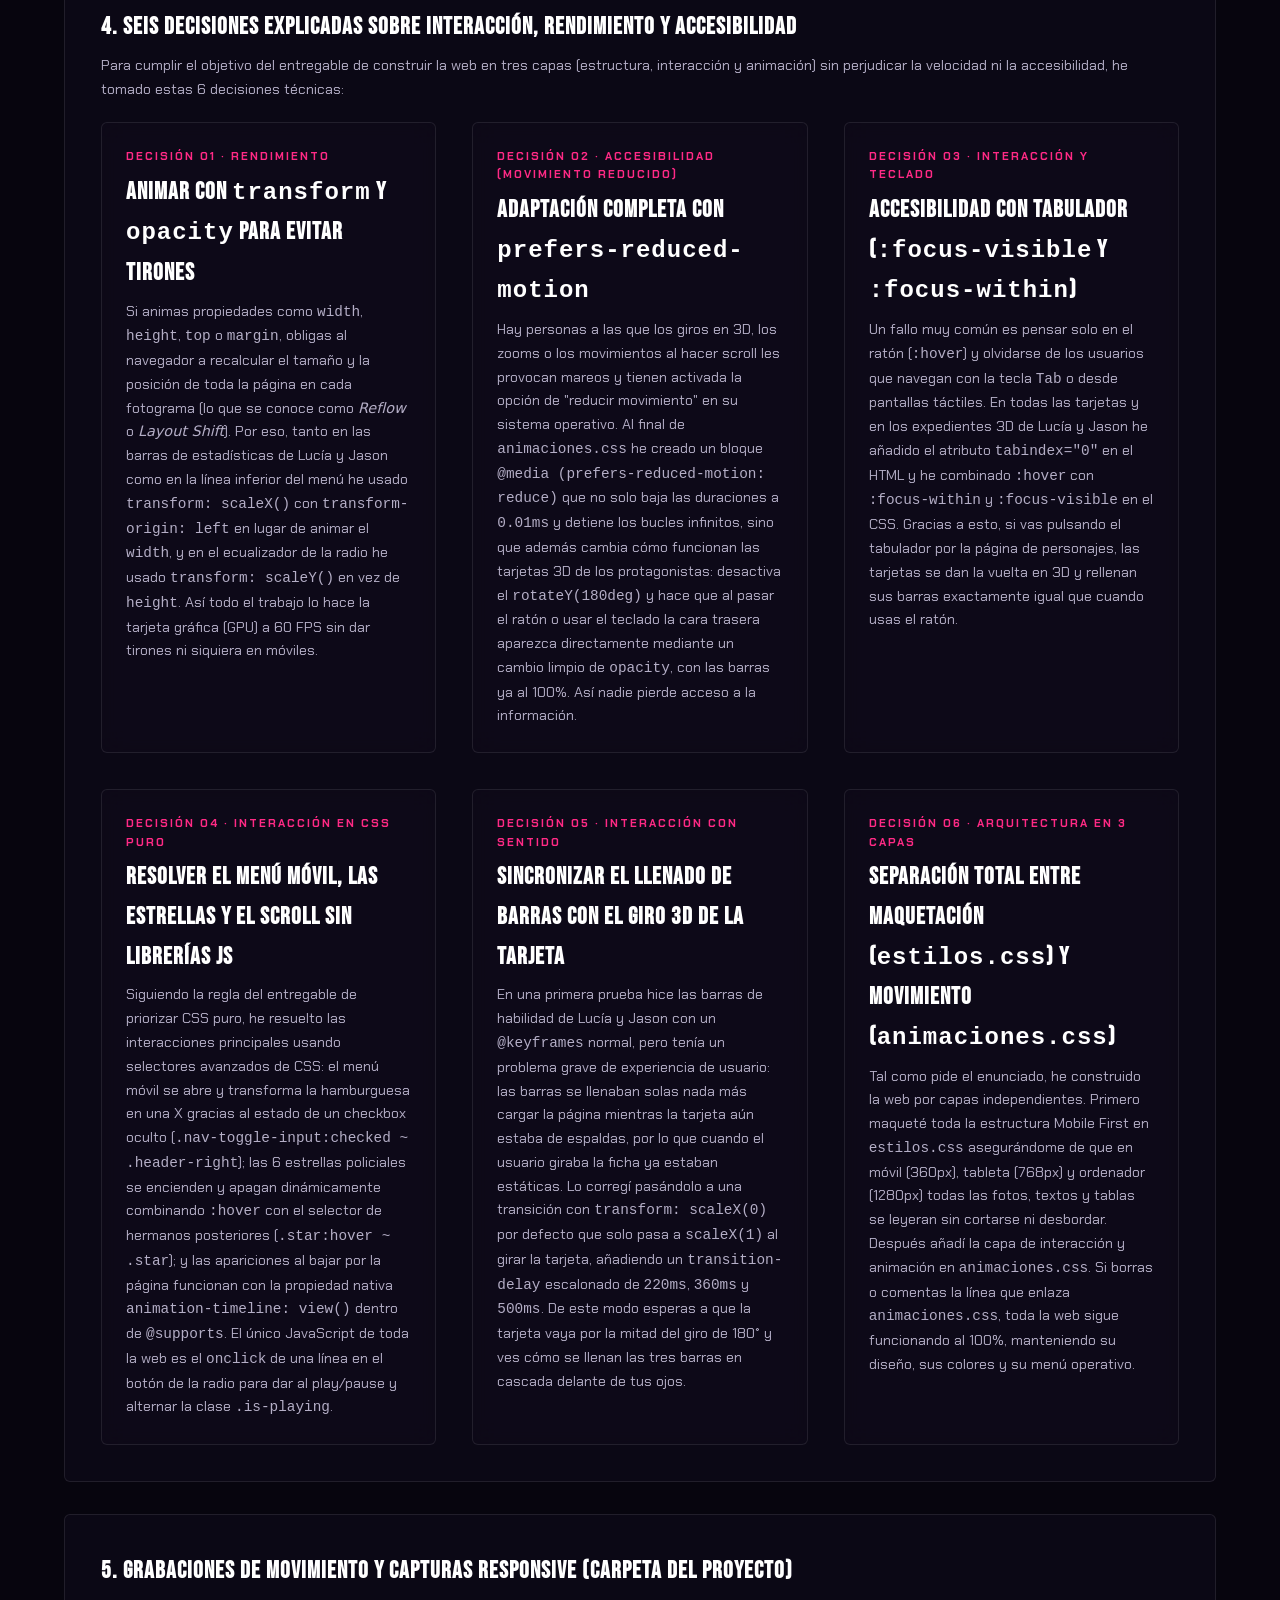
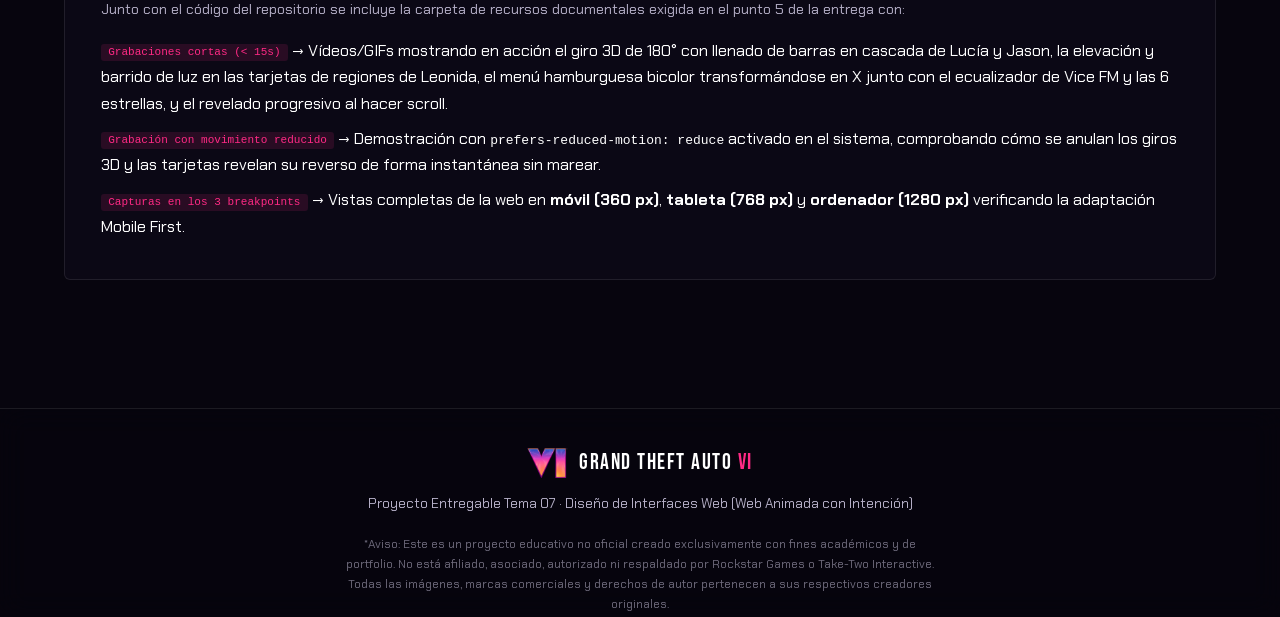
==== commit 513f5bf7: "Add files via upload" ====
--- a/movimiento.html
+++ b/movimiento.html
@@ -3,7 +3,7 @@
 <head>
   <meta charset="UTF-8">
   <meta name="viewport" content="width=device-width, initial-scale=1.0">
-  <title>Guía de Movimiento — Documentación Técnica GTA VI</title>
+  <title>Guía de Movimiento — GTA VI</title>
   <link rel="icon" href="img/logo.png" type="image/png">
   <link rel="preconnect" href="https://fonts.googleapis.com">
   <link rel="preconnect" href="https://fonts.gstatic.com" crossorigin>
@@ -14,24 +14,21 @@
 </head>
 <body>
 
-  <!-- CABECERA CRISTAL ULTRA-TRANSPARENTE CON MENÚ HAMBURGUESA DE 2 LÍNEAS (CSS PURO) -->
-  <!-- Cabecera con el logotipo, la navegación y los controles. -->
+  <!-- Cabecera fija con el logo, el menú hamburguesa hecho con CSS y los controles -->
   <header class="site-header">
     <div class="header-container">
       <a href="index.html" class="brand-logo" aria-label="Inicio Grand Theft Auto VI">
         <img class="brand-logo-img" src="img/logo.png" width="42" height="42" alt="Logotipo oficial GTA VI">
       </a>
 
-      <!-- Este checkbox abre y cierra el menú móvil mediante CSS. -->
+      <!-- Checkbox oculto para abrir y cerrar el menú en móvil usando solo el selector :checked de CSS -->
       <input type="checkbox" id="nav-toggle" class="nav-toggle-input" aria-label="Abrir menú de navegación">
-      <!-- Las dos líneas forman el icono hamburguesa. -->
       <label for="nav-toggle" class="burger-2lines" aria-hidden="true">
         <span class="line-1"></span>
         <span class="line-2"></span>
       </label>
 
       <div class="header-right">
-        <!-- Enlaces para cambiar entre las páginas del proyecto. -->
         <nav aria-label="Navegación principal" class="main-nav">
           <ul class="nav-list">
             <li><a href="index.html" class="nav-link">Vice City</a></li>
@@ -40,9 +37,8 @@
           </ul>
         </nav>   
 
-        <!-- Controles de la radio y del nivel de búsqueda. -->
         <div class="header-controls">
-          <!-- Botón de Radio Vice City (Salta directo al verso en el segundo 55) -->
+          <!-- Botón de la radio: el JS solo añade o quita la clase .is-playing como permite el enunciado -->
           <button type="button" class="radio-btn" aria-label="Activar o pausar Radio Vice FM" onclick="const a=document.getElementById('bg-music'); if(a.paused){a.play();this.classList.add('is-playing');}else{a.pause();this.classList.remove('is-playing');}">
             <span class="radio-bars" aria-hidden="true">
               <span></span><span></span><span></span>
@@ -51,7 +47,7 @@
           </button>
           <audio id="bg-music" src="audio/patilla.mp3#t=55" preload="metadata" loop></audio>
 
-          <!-- Grupo de seis estrellas inspirado en el nivel de búsqueda de GTA. -->
+          <!-- Las 6 estrellas del nivel de búsqueda policial de GTA -->
           <div class="wanted-hud" role="group" aria-label="Nivel de búsqueda policial de 6 estrellas">
             <button type="button" class="star" aria-label="1 estrella">★</button>
             <button type="button" class="star" aria-label="2 estrellas">★</button>
@@ -65,43 +61,41 @@
     </div>
   </header>
 
-  <!-- Contenido principal de la guía técnica. -->
   <main class="section">
     <div class="section-header">
-      <span class="badge-neon">Documentación Oficial del Sistema de Diseño</span>
-      <h1 class="section-title">Guía de Movimiento con Intención</h1>
+      <span class="badge-neon">Documentación del Entregable · Tema 07</span>
+      <h1 class="section-title">Guía de Movimiento</h1>
       <p class="section-desc">
-        Justificación técnica, expresiva, de rendimiento y accesibilidad del sistema de animaciones 100% CSS puro de la web de Grand Theft Auto VI.
+        Documentación y justificación de todas las transiciones, transformaciones 2D/3D y animaciones CSS de la web de Grand Theft Auto VI, pensadas para guiar al usuario y dar respuesta visual sin decorar por decorar.
       </p>
     </div>
 
     <!-- 1. EL CARÁCTER DEL MOVIMIENTO EN 3 ADJETIVOS -->
-    <!-- Cada bloque explica una parte del sistema de movimiento. -->
     <section class="doc-block reveal-on-scroll" aria-labelledby="caracter-heading">
-      <h2 id="caracter-heading" class="card-title">1. Carácter del movimiento: 3 Adjetivos y su relación con GTA VI</h2>
-      <p class="card-text" style="margin-bottom: 1rem;">
-        El movimiento en una web de videojuegos de acción no puede ser lento ni indeciso; debe reflejar la tensión de las persecuciones en Vice City y la nitidez de las interfaces modernas de Rockstar Games:
+      <h2 id="caracter-heading" class="card-title">1. El carácter del movimiento en 3 adjetivos y por qué encaja con GTA VI</h2>
+      <p class="card-text" style="margin-bottom: 1.25rem;">
+        Antes de ponerme a escribir código en <code>animaciones.css</code>, pensé en cómo tenían que moverse los elementos para que pegaran con la temática de un videojuego como GTA VI ambientado en Vice City. En un juego de acción, una web con animaciones lentas o pesadas daría sensación de que la página va con lag, así que he basado todo el movimiento en estos tres adjetivos:
       </p>
       <div class="cards-grid">
         <div class="card"><div class="card-body">
           <span class="card-tag">Adjetivo 01</span>
-          <h3 class="card-title">Enérgico</h3>
-          <p class="card-text">
-            Las acciones del usuario reciben respuesta inmediata (180ms) con un ligero impulso elástico. Encaja con el ritmo adrenalínico de Leonida y la emisora Vice FM.
+          <h3 class="card-title">Ágil</h3>
+          <p class="card-text">
+            Encaja con la temática porque los menús de Rockstar Games y el ritmo de Vice City son rápidos y directos. Cuando el usuario pasa el ratón por un botón, por las estrellas de policía o por el botón de la radio, la respuesta tarda solo <code>180ms</code>. Así la interfaz transmite rapidez y confirma al instante que ese elemento se puede pulsar, sin hacer esperar al usuario.
           </p>
         </div></div>
         <div class="card"><div class="card-body">
           <span class="card-tag">Adjetivo 02</span>
-          <h3 class="card-title">Táctico</h3>
-          <p class="card-text">
-            Cada movimiento sirve para seleccionar objetivos, desplegar el menú hamburguesa bicolor de 2 líneas o girar en 3D (180°) los expedientes policiales de Lucía y Jason.
+          <h3 class="card-title">Elástico</h3>
+          <p class="card-text">
+            Para que la web no se sienta rígida ni aburrida, he usado una curva con un pequeño rebote al final (<code>--ease-spring</code>) en los elementos interactivos como el icono del menú hamburguesa, las estrellas o el giro 3D de las fichas de Lucía y Jason. Ese toque elástico le da personalidad de videojuego arcade y hace que dar la vuelta a un expediente policial resulte mucho más físico.
           </p>
         </div></div>
         <div class="card"><div class="card-body">
           <span class="card-tag">Adjetivo 03</span>
-          <h3 class="card-title">Cinematográfico</h3>
-          <p class="card-text">
-            Las aperturas de escena, el foco de galería con <code>:has()</code> y los revelados de scroll nativos utilizan desaceleraciones pronunciadas (ease-out-expo) que imitan el movimiento de cámara propio de los tráilers del juego.
+          <h3 class="card-title">Progresivo</h3>
+          <p class="card-text">
+            En una web con tantas ilustraciones y paisajes del mapa de Leonida, mostrar todo de golpe o hacer cortes bruscos cansa la vista. Por eso las aperturas de la portada, el zoom de las fotos y la aparición de bloques al hacer scroll usan una curva que empieza rápido y frena muy suave al final (<code>--ease-out-expo</code>), imitando los planos de cámara de los tráilers del juego.
           </p>
         </div></div>
       </div>
@@ -109,112 +103,151 @@
 
     <!-- 2. TOKENS DE MOVIMIENTO -->
     <section class="doc-block reveal-on-scroll" aria-labelledby="tokens-heading">
-      <h2 id="tokens-heading" class="card-title">2. Tokens de Movimiento definidos en <code>:root</code></h2>
+      <h2 id="tokens-heading" class="card-title">2. Tokens de movimiento definidos en <code>:root</code></h2>
+      <p class="card-text" style="margin-bottom: 1rem;">
+        Igual que he definido una paleta de colores neón en <code>estilos.css</code>, en el <code>:root</code> de <code>animaciones.css</code> he guardado 3 duraciones y 2 curvas <code>cubic-bezier</code> para reutilizarlas en todo el proyecto y que todas las animaciones vayan coordinadas:
+      </p>
       <ul class="stats-list">
-        <li><span class="code-pill">--dur-fast: 180ms</span> → Destinado a microinteracciones de feedback instantáneo (botones, control de radio Vice FM, encendido de las 6 estrellas y enlaces del menú).</li>
-        <li><span class="code-pill">--dur-base: 380ms</span> → Duración estándar para cambios espaciales de plano (transformación en X del menú hamburguesa bicolor de 2 líneas, elevación 2D de tarjetas, filtro de galería y logotipo VI).</li>
-        <li><span class="code-pill">--dur-slow: 750ms</span> → Reservado para el giro completo de 180° en 3D de las tarjetas de Lucía y Jason, el llenado escalonado de sus barras, las entradas del Hero y las apariciones al hacer scroll.</li>
-        <li><span class="code-pill">--ease-out-expo: cubic-bezier(0.16, 1, 0.3, 1)</span> → Curva de desaceleración física: arranca con velocidad máxima para no hacer esperar al usuario y aterriza con suavidad.</li>
-        <li><span class="code-pill">--ease-spring: cubic-bezier(0.34, 1.56, 0.64, 1)</span> → Curva elástica con un ligero rebote controlado que aporta sensación táctil arcade en botones, menú de 2 líneas, estrellas, tarjetas y giro 3D.</li>
+        <li>
+          <span class="code-pill">--dur-fast: 180ms</span> → <strong>Para microinteracciones inmediatas:</strong> La uso en el <code>:hover</code> y <code>:active</code> de los botones, el encendido de la radio Vice FM, las 6 estrellas de búsqueda y el cambio de color de los enlaces. He elegido 180ms porque está por debajo de los 200ms y el ojo humano lo percibe como una respuesta instantánea al pasar el ratón.
+        </li>
+        <li>
+          <span class="code-pill">--dur-base: 380ms</span> → <strong>Para transiciones de interfaz y tarjetas 2D:</strong> La uso cuando un elemento cambia de forma o se desplaza una distancia media, como al cruzar las 2 líneas del menú hamburguesa para formar la X, al desplegar la línea inferior de los enlaces del menú o al elevar <code>6px</code> las tarjetas del mapa. Con 380ms da tiempo a ver el recorrido sin frenar la lectura.
+        </li>
+        <li>
+          <span class="code-pill">--dur-slow: 750ms</span> → <strong>Para transformaciones 3D y entradas de escena:</strong> Reservada para los movimientos que recorren más espacio en pantalla: el giro completo de 180° en 3D de las tarjetas de Lucía y Jason, el llenado de sus barras de estadísticas, el zoom de las fotografías, la entrada en cascada de la portada y el revelado al hacer scroll. Si durase menos de medio segundo, un giro de 180° se vería demasiado brusco y marearía.
+        </li>
+        <li>
+          <span class="code-pill">--ease-out-expo: cubic-bezier(0.16, 1, 0.3, 1)</span> → <strong>Curva de desaceleración suave:</strong> A diferencia de <code>linear</code> o del <code>ease</code> normal, esta curva arranca a máxima velocidad en el primer instante (para que el usuario note que la web reacciona enseguida) y dedica la mayor parte del tiempo a frenar poco a poco hasta colocarse en su sitio.
+        </li>
+        <li>
+          <span class="code-pill">--ease-spring: cubic-bezier(0.34, 1.56, 0.64, 1)</span> → <strong>Curva con rebote controlado:</strong> Al tener el segundo valor por encima de 1 (<code>1.56</code>), hace que el elemento se pase un pelín de su posición final y vuelva a su sitio como un muelle. La uso en botones, estrellas, hamburguesa y tarjetas 3D para que las acciones del usuario tengan más fuerza visual.
+        </li>
       </ul>
     </section>
 
     <!-- 3. TABLA CON TODAS LAS ANIMACIONES -->
     <section class="doc-block reveal-on-scroll" aria-labelledby="tabla-heading">
-      <h2 id="tabla-heading" class="card-title">3. Inventario Técnico de Animaciones y Propósito UX</h2>
-      <!-- Contenedor que permite desplazar la tabla en pantallas estrechas. -->
+      <h2 id="tabla-heading" class="card-title">3. Tabla completa de animaciones del proyecto y su propósito</h2>
+      <p class="card-text" style="margin-bottom: 1rem;">
+        En esta tabla recojo todas las animaciones incluidas en <code>animaciones.css</code> explicando qué propiedades mueve cada una y cuál es su función real para mejorar la experiencia de usuario (ninguna está puesta solo por adornar):
+      </p>
       <div class="table-responsive">
         <table class="motion-table">
           <thead>
             <tr>
               <th>Elemento</th>
               <th>Tipo</th>
-              <th>Propiedades Animadas</th>
+              <th>Propiedades animadas</th>
               <th>Duración</th>
               <th>Curva</th>
-              <th>Propósito en la Experiencia de Usuario (UX)</th>
+              <th>Propósito para el usuario (UX)</th>
             </tr>
           </thead>
           <tbody>
             <tr>
+              <td><code>.brand-logo-img</code> y <code>.hero-emblem</code></td>
+              <td>Transición + Transformación 2D</td>
+              <td><code>transform: scale() rotate()</code>, <code>filter: drop-shadow()</code></td>
+              <td><code>--dur-base</code> (380ms)</td>
+              <td><code>--ease-spring</code> / <code>--ease-out-expo</code></td>
+              <td><strong>Confirmar que es un enlace interactivo:</strong> Al pasar el ratón por el logo de la cabecera, se amplía un poco e ilumina su sombra neón para indicar al usuario que puede pulsarlo para volver a la página de inicio.</td>
+            </tr>
+            <tr>
               <td><code>.burger-2lines span</code></td>
-              <td>Transición 2D (CSS Checkbox)</td>
+              <td>Transición + Transformación 2D</td>
               <td><code>transform: translateY() rotate()</code>, <code>width</code>, <code>box-shadow</code></td>
               <td><code>--dur-base</code> (380ms)</td>
               <td><code>--ease-spring</code></td>
-              <td><strong>Feedback de estado de navegación:</strong> Iguala la raya rosa (50%) con la cian (100%) y las cruza en una X bicolor indicando que el menú móvil está desplegado, sin usar JavaScript.</td>
-            </tr>
-            <tr>
-              <td><code>.radio-bars span</code></td>
+              <td><strong>Indicar el estado del menú móvil:</strong> Cuando el usuario toca el icono en móvil (<code>:checked</code>), las dos barras horizontales se igualan en tamaño y giran 45° formando una X. Así el usuario entiende de un vistazo que el menú está abierto y que tocando esa misma X se vuelve a cerrar.</td>
+            </tr>
+            <tr>
+              <td><code>.header-right</code> (Menú móvil)</td>
+              <td>Transición de despliegue</td>
+              <td><code>max-height</code>, <code>opacity</code></td>
+              <td><code>--dur-base</code> (380ms)</td>
+              <td><code>--ease-out-expo</code></td>
+              <td><strong>Orientar al abrir la navegación:</strong> En lugar de que los enlaces aparezcan de golpe dando un salto en la pantalla del móvil, el contenedor se despliega suavemente hacia abajo empujando el contenido de forma ordenada.</td>
+            </tr>
+            <tr>
+              <td><code>.nav-link</code> y <code>.nav-link::after</code></td>
+              <td>Transición + Transformación 2D</td>
+              <td><code>transform: scaleX()</code>, <code>color</code></td>
+              <td><code>--dur-base</code> (380ms)</td>
+              <td><code>--ease-out-expo</code></td>
+              <td><strong>Orientación dentro del sitio web:</strong> Despliega de izquierda a derecha una barra cian debajo del enlace que estás apuntando (usando <code>scaleX</code> de 0 a 1) y mantiene fija en rosa la barra de la página actual para que el usuario siempre sepa dónde está.</td>
+            </tr>
+            <tr>
+              <td><code>.radio-btn</code> y <code>.radio-bars span</code></td>
               <td>Microinteracción + <code>@keyframes eqBounce</code></td>
-              <td><code>transform: scaleY()</code></td>
-              <td>380ms - 620ms</td>
-              <td><code>--ease-out-expo</code></td>
-              <td><strong>Feedback de estado de audio:</strong> Indica visualmente con 3 barras desfasadas si la emisora de radio del juego está reproduciendo música o está en pausa.</td>
+              <td><code>transform: scaleY() translateY()</code>, <code>color</code>, <code>border-color</code></td>
+              <td><code>--dur-fast</code> / 380ms - 620ms</td>
+              <td><code>--ease-out-expo</code></td>
+              <td><strong>Feedback del estado del audio:</strong> Como el sonido no se ve en una captura o si tienes los altavoces bajos, las 3 barritas verticales suben y bajan a distinto ritmo solo cuando la música está sonando (clase <code>.is-playing</code>). Si pausas la radio, las barras se quedan quietas abajo.</td>
             </tr>
             <tr>
               <td><code>.wanted-hud .star</code></td>
-              <td>Microinteracción CSS (<code>:hover ~ .star</code>)</td>
-              <td><code>transform: scale() rotate()</code>, <code>color</code>, <code>filter</code></td>
+              <td>Microinteracción + <code>@keyframes policeSirenGlow</code></td>
+              <td><code>transform: scale(1.35) rotate(12deg)</code>, <code>color</code>, <code>filter</code></td>
+              <td><code>--dur-fast</code> (180ms) / 1.8s</td>
+              <td><code>--ease-spring</code> / <code>--ease-out-expo</code></td>
+              <td><strong>Guiar la selección de nivel de búsqueda:</strong> Usando el selector de hermanos <code>.star:hover ~ .star</code>, ilumina en rosa todas las estrellas desde la primera hasta la que estás apuntando y apaga las siguientes, funcionando igual que un selector de valoración real pero ambientado en la policía de GTA.</td>
+            </tr>
+            <tr>
+              <td><code>.btn</code> (Botones principales)</td>
+              <td>Microinteracción 2D (<code>:hover</code> y <code>:active</code>)</td>
+              <td><code>transform: translateY() scale()</code>, <code>box-shadow</code>, <code>border-color</code></td>
               <td><code>--dur-fast</code> (180ms)</td>
               <td><code>--ease-spring</code></td>
-              <td><strong>Feedback de estado estilo GTA:</strong> Permite previsualizar de 1 a 6 estrellas con selectores de hermanos CSS puros y parpadeo policial (<code>policeSirenGlow</code>).</td>
-            </tr>
-            <tr>
-              <td><code>.nav-link</code> y <code>::after</code></td>
-              <td>Transición + 2D</td>
-              <td><code>transform: scaleX()</code>, <code>color</code></td>
-              <td><code>--dur-base</code> (380ms)</td>
-              <td><code>--ease-out-expo</code></td>
-              <td><strong>Orientación espacial:</strong> Confirma visualmente en qué página se encuentra el usuario mediante una línea inferior de neón acelerada por GPU.</td>
-            </tr>
-            <tr>
-              <td><code>.btn</code> (Hover / Active)</td>
-              <td>Microinteracción 2D</td>
-              <td><code>transform: translateY() scale()</code>, <code>box-shadow</code></td>
-              <td><code>--dur-fast</code> (180ms)</td>
-              <td><code>--ease-spring</code></td>
-              <td><strong>Feedback táctil (Affordance):</strong> Diferencia los botones accionables del texto estático y confirma la pulsación física al hacer clic.</td>
-            </tr>
-            <tr>
-              <td><code>.card</code>, <code>.card-img</code> y <code>:has()</code></td>
-              <td>Transición 2D + Foco de Galería</td>
-              <td><code>transform: translateY() scale() skewX()</code>, <code>filter</code></td>
+              <td><strong>Diferenciar botones y confirmar el clic:</strong> Al pasar el ratón el botón sube <code>4px</code> y proyecta sombra neón para invitar a pulsarlo; en el instante de hacer clic (<code>:active</code>) baja <code>1px</code> y se encoge a <code>scale(0.98)</code> imitando la pulsación física de una tecla.</td>
+            </tr>
+            <tr>
+              <td><code>.card</code>, <code>.card-img</code> y <code>.card::before</code></td>
+              <td>Transición + Transformación 2D</td>
+              <td><code>transform: translateY(-6px) scale(1.06) skewX(-25deg)</code>, <code>border-color</code>, <code>box-shadow</code></td>
               <td><code>--dur-base</code> / <code>--dur-slow</code></td>
-              <td><code>--ease-spring</code> / <code>--ease-out-expo</code></td>
-              <td><strong>Foco de atención:</strong> Eleva e ilumina la región seleccionada mientras atenúa en blanco y negro el resto de tarjetas hermanas mediante <code>.cards-grid:has(.card:hover)</code>.</td>
+              <td><code>--ease-out-expo</code></td>
+              <td><strong>Dirigir la atención a la tarjeta que estás leyendo:</strong> Cuando exploras una región del mapa, esa tarjeta se levanta ligeramente, su borde se ilumina en cian, la foto hace un zoom lento y pasa un reflejo diagonal. Esto ayuda a no perder de vista qué tarjeta estás leyendo dentro de una rejilla de 3 columnas.</td>
             </tr>
             <tr>
               <td><code>.flip-card-inner</code> y <code>.flip-card-back</code></td>
-              <td>Transformación 3D (Flip 180° + Parallax Z)</td>
-              <td><code>transform: rotateY(180deg) translateZ()</code>, <code>preserve-3d</code></td>
+              <td>Transformación 3D (Giro 180° + Eje Z)</td>
+              <td><code>transform: rotateY(180deg) translateZ(10px-20px)</code>, <code>preserve-3d</code></td>
               <td><code>--dur-slow</code> (750ms)</td>
               <td><code>--ease-spring</code></td>
-              <td><strong>Revelado progresivo de información:</strong> Gira 180° en 3D con <code>:hover</code> y <code>:focus-within</code> haciendo sobresalir los textos y barras en el eje Z (relieve Parallax).</td>
+              <td><strong>Mostrar más información sin recargar la pantalla:</strong> Permite dejar la cara delantera limpia con la ilustración grande de Lucía o Jason y, solo cuando el usuario pasa el ratón o navega con el teclado (<code>:focus-within</code>), gira 180° en 3D para descubrir su historia y estadísticas policiales con relieve en el eje Z.</td>
             </tr>
             <tr>
               <td><code>.stat-bar-fill</code></td>
-              <td>Transición 2D escalonada en vivo</td>
-              <td><code>transform: scaleX()</code> (con <code>transition-delay</code>)</td>
+              <td>Transición 2D escalonada</td>
+              <td><code>transform: scaleX()</code> con <code>transition-delay</code> (220ms, 360ms, 500ms)</td>
               <td><code>--dur-slow</code> (750ms)</td>
               <td><code>--ease-spring</code></td>
-              <td><strong>Feedback de datos sincronizado:</strong> Mantiene las barras a 0 y las rellena en cascada (220ms, 360ms y 500ms) justo en el momento en que el usuario voltea el expediente 3D.</td>
-            </tr>
-            <tr>
-              <td><code>.hero-content > *</code></td>
-              <td><code>@keyframes heroEntrance</code></td>
-              <td><code>opacity</code>, <code>transform: translateY()</code></td>
+              <td><strong>Facilitar la lectura visual de porcentajes:</strong> En vez de mostrar las barras estáticas, parten de <code>scaleX(0)</code> y se rellenan una tras otra justo cuando la tarjeta 3D se da la vuelta, haciendo mucho más fácil comparar de un vistazo qué habilidad tiene más alta cada personaje.</td>
+            </tr>
+            <tr>
+              <td><code>.duo-banner-img</code></td>
+              <td>Transición + Transformación 2D</td>
+              <td><code>transform: scale(1.05)</code>, <code>filter: saturate() contrast()</code></td>
               <td><code>--dur-slow</code> (750ms)</td>
               <td><code>--ease-out-expo</code></td>
-              <td><strong>Jerarquía visual guiada:</strong> Ordena la lectura inicial en cascada con desfases de 90ms (Emblema VI, Insignia, Título Pricedown y Botones CTA).</td>
+              <td><strong>Destacar el bloque principal de protagonistas:</strong> Al pasar por el banner panorámico de Jason y Lucía, acerca suavemente el plano y aviva los colores para darle protagonismo visual antes de bajar a las fichas individuales.</td>
+            </tr>
+            <tr>
+              <td><code>.hero-content > *</code> y <code>.badge-neon</code></td>
+              <td><code>@keyframes heroEntrance</code> y <code>neonPulse</code></td>
+              <td><code>opacity</code>, <code>transform: translateY() scale()</code></td>
+              <td><code>--dur-slow</code> (750ms) / 2.8s</td>
+              <td><code>--ease-out-expo</code></td>
+              <td><strong>Ordenar la lectura al entrar en la web:</strong> Gracias a los retrasos escalonados (<code>animation-delay</code> de 60ms a 420ms), el usuario ve aparecer primero el emblema VI, luego la etiqueta, después el título principal y por último los botones, guiando la vista de arriba abajo sin agobiar.</td>
             </tr>
             <tr>
               <td><code>.reveal-on-scroll</code></td>
-              <td>Efecto de Scroll Nativo CSS</td>
-              <td><code>opacity</code>, <code>transform: translateY()</code></td>
+              <td>Efecto al hacer scroll (<code>@keyframes scrollReveal</code>)</td>
+              <td><code>opacity</code>, <code>transform: translateY(28px a 0)</code>, <code>animation-timeline: view()</code></td>
               <td><code>--dur-slow</code> (750ms)</td>
               <td><code>--ease-out-expo</code></td>
-              <td><strong>Continuidad de navegación:</strong> Utiliza <code>animation-timeline: view()</code> para revelar bloques al hacer scroll sin depender de librerías ni bloques JS.</td>
+              <td><strong>Acompañar el ritmo de lectura al bajar:</strong> A medida que el usuario hace scroll hacia abajo, las secciones y tarjetas pasan de transparentes a visibles subiendo suavemente a su sitio, indicando que está entrando contenido nuevo en pantalla.</td>
             </tr>
           </tbody>
         </table>
@@ -223,68 +256,84 @@
 
     <!-- 4. LAS 6 DECISIONES EXPLICADAS SOBRE INTERACCIÓN, RENDIMIENTO Y ACCESIBILIDAD -->
     <section class="doc-block reveal-on-scroll" aria-labelledby="decisiones-heading">
-      <h2 id="decisiones-heading" class="card-title">4. Seis Decisiones Técnicas de Interacción, Rendimiento y Accesibilidad</h2>
+      <h2 id="decisiones-heading" class="card-title">4. Seis decisiones explicadas sobre interacción, rendimiento y accesibilidad</h2>
+      <p class="card-text" style="margin-bottom: 1.25rem;">
+        Para cumplir el objetivo del entregable de construir la web en tres capas (estructura, interacción y animación) sin perjudicar la velocidad ni la accesibilidad, he tomado estas 6 decisiones técnicas:
+      </p>
       
       <div class="cards-grid">
         <article class="card"><div class="card-body">
-          <span class="card-tag">Decisión 01 · Rendimiento GPU</span>
-          <h3 class="card-title">Prioridad en <code>transform</code>, <code>opacity</code> y <code>filter</code></h3>
-          <p class="card-text">
-            Las animaciones principales evitan modificar propiedades de maquetación como <code>top</code>, <code>height</code> o <code>margin</code>. Tanto el giro 3D con relieve Parallax (<code>rotateY(180deg)</code> + <code>translateZ()</code>), como el ecualizador (<code>scaleY()</code>) y las barras de habilidad (<code>scaleX()</code>) trabajan en la capa de composición de la GPU a 60 FPS constantes.
-          </p>
-        </div></article>
-
-        <article class="card"><div class="card-body">
-          <span class="card-tag">Decisión 02 · Accesibilidad Vestibular</span>
-          <h3 class="card-title">Adaptación de Tarjetas 3D en <code>prefers-reduced-motion</code></h3>
-          <p class="card-text">
-            Un giro espacial de 180 grados puede causar incomodidad a usuarios con trastornos vestibulares. Con <code>@media (prefers-reduced-motion: reduce)</code> desactivamos la rotación 3D física y sustituimos el volteo por una transición de opacidad instantánea entre la fotografía frontal y el expediente trasero, mostrando las barras ya rellenas al 100%.
-          </p>
-        </div></article>
-
-        <article class="card"><div class="card-body">
-          <span class="card-tag">Decisión 03 · Animaciones 100% CSS Puro</span>
-          <h3 class="card-title">Interacciones Resueltas con Selectores CSS Modernos</h3>
-          <p class="card-text">
-            Siguiendo la prioridad del entregable, todo el sistema de movimiento funciona sin bloques de script: el menú móvil bicolor usa el patrón <code>:checked ~ .header-right</code>, las 6 estrellas se iluminan con <code>.star:hover ~ .star</code>, el foco de galería emplea <code>.cards-grid:has(.card:hover)</code>, el giro 3D usa <code>:focus-within</code> y el scroll usa <code>animation-timeline: view()</code>.
-          </p>
-        </div></article>
-
-        <article class="card"><div class="card-body">
-          <span class="card-tag">Decisión 04 · Psicología de la Percepción</span>
-          <h3 class="card-title">Asimetría temporal y Coreografía en Cascada</h3>
-          <p class="card-text">
-            Según el umbral de Doherty, el encendido de las estrellas, la radio y los botones usa <code>--dur-fast: 180ms</code> para sentirse inmediato, mientras que el volteo de 180° de los protagonistas emplea <code>--dur-slow: 750ms</code> sincronizado con un <code>transition-delay</code> escalonado (220ms, 360ms y 500ms) para que las barras se llenen justo cuando la tarjeta termina de girar.
-          </p>
-        </div></article>
-
-        <article class="card"><div class="card-body">
-          <span class="card-tag">Decisión 05 · Mejora Progresiva</span>
-          <h3 class="card-title">Arquitectura en Tres Capas Independientes</h3>
-          <p class="card-text">
-            Al separar <code>estilos.css</code> y <code>animaciones.css</code>, toda la información, fotografías de Leonida y expedientes de los protagonistas siguen siendo 100% accesibles y legibles en móvil (360px), tableta (768px) y escritorio (1280px) incluso si fallase la carga de las animaciones.
-          </p>
-        </div></article>
-
-        <article class="card"><div class="card-body">
-          <span class="card-tag">Decisión 06 · Prevención de Fatiga Visual y Auditiva</span>
-          <h3 class="card-title">Control Manual de Audio con Fragmentos Nativos (<code>#t=</code>)</h3>
-          <p class="card-text">
-            La radio Vice FM nunca se reproduce sola al cargar o cambiar de página (evitando el reinicio intrusivo). Solo se activa a petición del usuario mediante <code>.radio-btn</code> y utiliza fragmentos multimedia nativos de HTML5 (<code>#t=28</code>, <code>#t=55</code>) para entrar en distintas partes de la canción en cada sección.
+          <span class="card-tag">Decisión 01 · Rendimiento</span>
+          <h3 class="card-title">Animar con <code>transform</code> y <code>opacity</code> para evitar tirones</h3>
+          <p class="card-text">
+            Si animas propiedades como <code>width</code>, <code>height</code>, <code>top</code> o <code>margin</code>, obligas al navegador a recalcular el tamaño y la posición de toda la página en cada fotograma (lo que se conoce como <em>Reflow</em> o <em>Layout Shift</em>). Por eso, tanto en las barras de estadísticas de Lucía y Jason como en la línea inferior del menú he usado <code>transform: scaleX()</code> con <code>transform-origin: left</code> en lugar de animar el <code>width</code>, y en el ecualizador de la radio he usado <code>transform: scaleY()</code> en vez de <code>height</code>. Así todo el trabajo lo hace la tarjeta gráfica (GPU) a 60 FPS sin dar tirones ni siquiera en móviles.
+          </p>
+        </div></article>
+
+        <article class="card"><div class="card-body">
+          <span class="card-tag">Decisión 02 · Accesibilidad (Movimiento Reducido)</span>
+          <h3 class="card-title">Adaptación completa con <code>prefers-reduced-motion</code></h3>
+          <p class="card-text">
+            Hay personas a las que los giros en 3D, los zooms o los movimientos al hacer scroll les provocan mareos y tienen activada la opción de "reducir movimiento" en su sistema operativo. Al final de <code>animaciones.css</code> he creado un bloque <code>@media (prefers-reduced-motion: reduce)</code> que no solo baja las duraciones a <code>0.01ms</code> y detiene los bucles infinitos, sino que además cambia cómo funcionan las tarjetas 3D de los protagonistas: desactiva el <code>rotateY(180deg)</code> y hace que al pasar el ratón o usar el teclado la cara trasera aparezca directamente mediante un cambio limpio de <code>opacity</code>, con las barras ya al 100%. Así nadie pierde acceso a la información.
+          </p>
+        </div></article>
+
+        <article class="card"><div class="card-body">
+          <span class="card-tag">Decisión 03 · Interacción y Teclado</span>
+          <h3 class="card-title">Accesibilidad con tabulador (<code>:focus-visible</code> y <code>:focus-within</code>)</h3>
+          <p class="card-text">
+            Un fallo muy común es pensar solo en el ratón (<code>:hover</code>) y olvidarse de los usuarios que navegan con la tecla <code>Tab</code> o desde pantallas táctiles. En todas las tarjetas y en los expedientes 3D de Lucía y Jason he añadido el atributo <code>tabindex="0"</code> en el HTML y he combinado <code>:hover</code> con <code>:focus-within</code> y <code>:focus-visible</code> en el CSS. Gracias a esto, si vas pulsando el tabulador por la página de personajes, las tarjetas se dan la vuelta en 3D y rellenan sus barras exactamente igual que cuando usas el ratón.
+          </p>
+        </div></article>
+
+        <article class="card"><div class="card-body">
+          <span class="card-tag">Decisión 04 · Interacción en CSS Puro</span>
+          <h3 class="card-title">Resolver el menú móvil, las estrellas y el scroll sin librerías JS</h3>
+          <p class="card-text">
+            Siguiendo la regla del entregable de priorizar CSS puro, he resuelto las interacciones principales usando selectores avanzados de CSS: el menú móvil se abre y transforma la hamburguesa en una X gracias al estado de un checkbox oculto (<code>.nav-toggle-input:checked ~ .header-right</code>); las 6 estrellas policiales se encienden y apagan dinámicamente combinando <code>:hover</code> con el selector de hermanos posteriores (<code>.star:hover ~ .star</code>); y las apariciones al bajar por la página funcionan con la propiedad nativa <code>animation-timeline: view()</code> dentro de <code>@supports</code>. El único JavaScript de toda la web es el <code>onclick</code> de una línea en el botón de la radio para dar al play/pause y alternar la clase <code>.is-playing</code>.
+          </p>
+        </div></article>
+
+        <article class="card"><div class="card-body">
+          <span class="card-tag">Decisión 05 · Interacción con Sentido</span>
+          <h3 class="card-title">Sincronizar el llenado de barras con el giro 3D de la tarjeta</h3>
+          <p class="card-text">
+            En una primera prueba hice las barras de habilidad de Lucía y Jason con un <code>@keyframes</code> normal, pero tenía un problema grave de experiencia de usuario: las barras se llenaban solas nada más cargar la página mientras la tarjeta aún estaba de espaldas, por lo que cuando el usuario giraba la ficha ya estaban estáticas. Lo corregí pasándolo a una transición con <code>transform: scaleX(0)</code> por defecto que solo pasa a <code>scaleX(1)</code> al girar la tarjeta, añadiendo un <code>transition-delay</code> escalonado de <code>220ms</code>, <code>360ms</code> y <code>500ms</code>. De este modo esperas a que la tarjeta vaya por la mitad del giro de 180° y ves cómo se llenan las tres barras en cascada delante de tus ojos.
+          </p>
+        </div></article>
+
+        <article class="card"><div class="card-body">
+          <span class="card-tag">Decisión 06 · Arquitectura en 3 Capas</span>
+          <h3 class="card-title">Separación total entre maquetación (<code>estilos.css</code>) y movimiento (<code>animaciones.css</code>)</h3>
+          <p class="card-text">
+            Tal como pide el enunciado, he construido la web por capas independientes. Primero maqueté toda la estructura Mobile First en <code>estilos.css</code> asegurándome de que en móvil (360px), tableta (768px) y ordenador (1280px) todas las fotos, textos y tablas se leyeran sin cortarse ni desbordar. Después añadí la capa de interacción y animación en <code>animaciones.css</code>. Si borras o comentas la línea que enlaza <code>animaciones.css</code>, toda la web sigue funcionando al 100%, manteniendo su diseño, sus colores y su menú operativo.
           </p>
         </div></article>
       </div>
     </section>
+
+    <!-- 5. REFERENCIA A LAS GRABACIONES Y CAPTURAS DEL ENTREGABLE -->
+    <section class="doc-block reveal-on-scroll" aria-labelledby="capturas-heading">
+      <h2 id="capturas-heading" class="card-title">5. Grabaciones de movimiento y capturas responsive (Carpeta del proyecto)</h2>
+      <p class="card-text" style="margin-bottom: 1rem;">
+        Junto con el código del repositorio se incluye la carpeta de recursos documentales exigida en el punto 5 de la entrega con:
+      </p>
+      <ul class="stats-list">
+        <li><span class="code-pill">Grabaciones cortas (&lt; 15s)</span> → Vídeos/GIFs mostrando en acción el giro 3D de 180° con llenado de barras en cascada de Lucía y Jason, la elevación y barrido de luz en las tarjetas de regiones de Leonida, el menú hamburguesa bicolor transformándose en X junto con el ecualizador de Vice FM y las 6 estrellas, y el revelado progresivo al hacer scroll.</li>
+        <li><span class="code-pill">Grabación con movimiento reducido</span> → Demostración con <code>prefers-reduced-motion: reduce</code> activado en el sistema, comprobando cómo se anulan los giros 3D y las tarjetas revelan su reverso de forma instantánea sin marear.</li>
+        <li><span class="code-pill">Capturas en los 3 breakpoints</span> → Vistas completas de la web en <strong>móvil (360 px)</strong>, <strong>tableta (768 px)</strong> y <strong>ordenador (1280 px)</strong> verificando la adaptación Mobile First.</li>
+      </ul>
+    </section>
   </main>
 
-  <!-- PIE DE PÁGINA CON AVISO LEGAL PARA GITHUB PAGES -->
+  <!-- Pie de página -->
   <footer class="site-footer">
     <div class="footer-inner">
       <a href="index.html" class="brand-logo">
         <img class="brand-logo-img" src="img/logo.png" width="40" height="40" alt="Logotipo oficial GTA VI">
-        <span class="brand-logo-text">GRAND THEFT AUTO</span>
+        <span class="brand-logo-text">GRAND THEFT AUTO <span class="vi-accent">VI</span></span>
       </a>
-      <p>Proyecto Entregable Tema 07 · Diseño de Interfaces Web</p>
+      <p>Proyecto Entregable Tema 07 · Diseño de Interfaces Web (Web Animada con Intención)</p>
       <p style="font-size: 0.75rem; opacity: 0.6; margin-top: 0.5rem; max-width: 600px;">
         *Aviso: Este es un proyecto educativo no oficial creado exclusivamente con fines académicos y de portfolio. No está afiliado, asociado, autorizado ni respaldado por Rockstar Games o Take-Two Interactive. Todas las imágenes, marcas comerciales y derechos de autor pertenecen a sus respectivos creadores originales.
       </p>
--- a/estilos/estilos.css
+++ b/estilos/estilos.css
@@ -11,7 +11,7 @@
 :root {
   --bg-dark: #07050e;
   --bg-surface: rgba(14, 10, 26, 0.72);
-  --bg-surface-alt: rgba(20, 15, 38, 0.92);
+  --bg-surface-alt: rgba(20, 15, 38, 0.94);
   --neon-pink: #ff2a85;
   --neon-cyan: #00f0ff;
   --neon-orange: #ff9900;
@@ -44,7 +44,7 @@
   -webkit-font-smoothing: antialiased;
 }
 
-/* Defino el fondo general y la distribución principal de la página. */
+/* Defino el fondo general desplazado al 68% horizontal en móvil para que se vean Jason y Lucía. */
 body {
   overflow-x: hidden;
   min-height: 100vh;
@@ -61,7 +61,7 @@
     ),
     url('../img/fondo_2.jpg'),
     url('../img/fondo.jpg');
-  background-position: center top;
+  background-position: 68% top;
   background-size: cover;
   background-attachment: fixed;
   background-repeat: no-repeat;
@@ -87,7 +87,7 @@
 /* ==========================================================================
    CABECERA CRISTAL ULTRA-TRANSPARENTE + HAMBURGUESA DE 2 LÍNEAS (MOBILE FIRST)
    ========================================================================== */
-/* Creo la cabecera fija con transparencia y efecto de cristal. */
+/* Creo la cabecera fija con transparencia y sin espacio sobrante abajo. */
 .site-header {
   position: sticky;
   top: 0;
@@ -100,10 +100,10 @@
   backdrop-filter: blur(22px) saturate(160%);
   -webkit-backdrop-filter: blur(22px) saturate(160%);
   border-bottom: 1px solid rgba(255, 255, 255, 0.1);
-  padding: 0.65rem 1.25rem;
-}
-
-/* Distribuyo el logo y los controles de la cabecera. */
+  padding: 0.45rem 1.25rem;
+}
+
+/* row-gap: 0 evita que se cree esa franja negra vacía cuando el menú está cerrado. */
 .header-container {
   max-width: var(--container-width);
   margin: 0 auto;
@@ -111,7 +111,8 @@
   flex-direction: row;
   align-items: center;
   justify-content: space-between;
-  gap: 1rem;
+  column-gap: 1rem;
+  row-gap: 0;
   flex-wrap: wrap;
 }
 
@@ -126,9 +127,9 @@
 
 /* Limito el tamaño de la imagen del logotipo. */
 .brand-logo-img {
-  width: 42px;
+  width: 38px;
   height: auto;
-  max-height: 38px;
+  max-height: 34px;
   object-fit: contain;
 }
 
@@ -154,61 +155,58 @@
   pointer-events: none;
 }
 
-/* Botón Hamburguesa Minimalista de 2 Líneas (Visible en móvil <768px) */
+/* Botón Hamburguesa Minimalista Bicolor (Visible en móvil <768px) */
 .burger-2lines {
   display: inline-flex;
   flex-direction: column;
   justify-content: center;
   align-items: flex-end;
-  gap: 6px;
-  width: 38px;
-  height: 38px;
-  padding: 6px;
+  gap: 7px;
+  width: 36px;
+  height: 34px;
+  padding: 2px 0;
   cursor: pointer;
   z-index: 102;
-  border-radius: 4px;
-  border: 1px solid rgba(255, 255, 255, 0.12);
-  background: rgba(255, 255, 255, 0.04);
+  background: transparent;
+  border: none;
 }
 
 /* Preparo las dos líneas que forman el icono. */
 .burger-2lines span {
   display: block;
-  height: 2px;
-  border-radius: 2px;
+  height: 2.5px;
+  border-radius: 99px;
 }
 
 .burger-2lines .line-1 {
-  width: 24px;
-  background: var(--text-primary);
+  width: 28px;
+  background: var(--neon-cyan);
+  box-shadow: 0 0 8px rgba(0, 240, 255, 0.55);
 }
 
 .burger-2lines .line-2 {
-  width: 16px;
+  width: 14px;
   background: var(--neon-pink);
-}
-
-/* En móvil (<768px) el menú es desplegable y se abre al marcar #nav-toggle */
+  box-shadow: 0 0 8px rgba(255, 42, 133, 0.55);
+}
+
+/* Cuando NO está desplegada ocupa exactamente 0px de alto (sin empujar la barra) */
 .header-right {
   width: 100%;
-  display: grid;
-  grid-template-rows: 0fr;
+  max-height: 0;
   opacity: 0;
   pointer-events: none;
   overflow: hidden;
-}
-
-.header-right > * {
-  min-height: 0;
-}
-
-/* Muestro el menú cuando se marca el checkbox. */
+  transition: max-height 0.38s cubic-bezier(0.16, 1, 0.3, 1), opacity 0.38s cubic-bezier(0.16, 1, 0.3, 1);
+}
+
+/* Al desplegarse vuelve al diseño en columna */
 .nav-toggle-input:checked ~ .header-right {
-  grid-template-rows: 1fr;
+  max-height: 320px;
   opacity: 1;
   pointer-events: auto;
   padding-top: 0.85rem;
-  margin-top: 0.65rem;
+  margin-top: 0.55rem;
   border-top: 1px solid rgba(255, 255, 255, 0.1);
 }
 
@@ -334,15 +332,18 @@
   filter: none !important;
 }
 
+/* ==========================================================================
+   SECCIÓN HERO (Sin border-bottom y con fundido perfecto hacia el body)
+   ========================================================================== */
 /* Creo la sección principal con imagen de fondo y contenido centrado. */
 .hero {
   position: relative;
-  min-height: 84vh;
+  min-height: 80vh;
   display: flex;
   align-items: center;
   justify-content: center;
   text-align: center;
-  padding: 4rem 1.5rem 5.5rem;
+  padding: 3rem 1.25rem 4.5rem;
   background: 
     linear-gradient(
       to bottom,
@@ -375,36 +376,36 @@
 .hero-content {
   max-width: 720px;
   z-index: 2;
-  padding: 1rem 0;
+  padding: 0.5rem 0;
 }
 
 /* Ajusto el tamaño y la posición del emblema principal. */
 .hero-emblem {
-  width: 96px;
+  width: 88px;
   height: auto;
-  margin: 0 auto 1.25rem;
+  margin: 0 auto 1rem;
   object-fit: contain;
 }
 
 /* Diseño la pequeña etiqueta de neón. */
 .badge-neon {
   display: inline-block;
-  padding: 0.25rem 0.75rem;
-  font-size: 0.72rem;
+  padding: 0.25rem 0.7rem;
+  font-size: 0.68rem;
   font-weight: 700;
   text-transform: uppercase;
-  letter-spacing: 3px;
+  letter-spacing: 2.5px;
   color: var(--neon-cyan);
   border: 1px solid rgba(0, 240, 255, 0.3);
   border-radius: 2px;
-  margin-bottom: 1.25rem;
+  margin-bottom: 1rem;
   background: rgba(0, 240, 255, 0.04);
 }
 
 /* Defino el título principal con un tamaño adaptable. */
 .hero-title {
   font-family: var(--font-gta);
-  font-size: clamp(3rem, 8.5vw, 5.6rem);
+  font-size: clamp(2.7rem, 8.5vw, 5.6rem);
   line-height: 0.98;
   letter-spacing: 2px;
   margin-bottom: 1.25rem;
@@ -414,10 +415,10 @@
 
 /* Limito el ancho y suavizo el texto secundario. */
 .hero-subtitle {
-  font-size: 1.05rem;
+  font-size: 1rem;
   color: var(--text-secondary);
   max-width: 600px;
-  margin: 0 auto 2.5rem;
+  margin: 0 auto 2rem;
   font-weight: 500;
 }
 
@@ -425,7 +426,7 @@
 .hero-actions {
   display: flex;
   flex-direction: column;
-  gap: 1rem;
+  gap: 0.85rem;
   justify-content: center;
 }
 
@@ -435,9 +436,9 @@
   align-items: center;
   justify-content: center;
   gap: 0.5rem;
-  padding: 0.85rem 2rem;
+  padding: 0.8rem 1.75rem;
   font-family: var(--font-display);
-  font-size: 1.1rem;
+  font-size: 1.05rem;
   letter-spacing: 2px;
   text-transform: uppercase;
   border-radius: var(--border-radius);
@@ -463,7 +464,7 @@
    ========================================================================== */
 /* Limito el ancho y separo las secciones de contenido. */
 .section {
-  padding: 5.5rem 1.5rem;
+  padding: 3.5rem 1.15rem;
   max-width: var(--container-width);
   margin: 0 auto;
   width: 100%;
@@ -472,13 +473,13 @@
 /* Centro el encabezado de cada sección. */
 .section-header {
   text-align: center;
-  margin-bottom: 4rem;
+  margin-bottom: 2.75rem;
 }
 
 /* Establezco el estilo de los títulos de sección. */
 .section-title {
   font-family: var(--font-gta);
-  font-size: clamp(2.2rem, 5vw, 3.5rem);
+  font-size: clamp(2rem, 5vw, 3.5rem);
   letter-spacing: 2px;
   margin-bottom: 0.75rem;
   color: var(--text-primary);
@@ -489,14 +490,14 @@
   color: var(--text-secondary);
   max-width: 600px;
   margin: 0 auto;
-  font-size: 0.98rem;
+  font-size: 0.95rem;
 }
 
 /* Organizo las tarjetas en una cuadrícula adaptable. */
 .cards-grid {
   display: grid;
   grid-template-columns: 1fr;
-  gap: 2.25rem;
+  gap: 1.85rem;
 }
 
 /* Creo el aspecto de las tarjetas con fondo translúcido. */
@@ -529,18 +530,24 @@
   object-position: center center;
 }
 
-.card-img[src*="JasonLucia.jpg"] {
-  object-position: center 15%;
-}
-
-.card-img[src*="Jason.jpg"],
-.card-img[src*="JasonDuval.jpg"] {
-  object-position: center 20%;
-}
-
+/* Encuadres individuales para que en cualquier tarjeta se vean los protagonistas completos */
+.card-img[src*="ViceCity"] { object-position: center 45%; }
+.card-img[src*="Grassrivers.jpg"] { object-position: center 65%; }
+.card-img[src*="paisaje.jpg"] { object-position: 70% 60%; }
+.card-img[src*="paisaje_arenoso.jpg"] { object-position: center 55%; }
+.card-img[src*="playitas.jpg"] { object-position: center 65%; }
+.card-img[src*="puerto.jpg"] { object-position: center 60%; }
+.card-img[src*="gordito_piwi.jpg"] { object-position: 38% center; }
+.card-img[src*="Iguana.jpg"] { object-position: center 25%; }
+.card-img[src*="Vice_City_01.jpg"] { object-position: center 40%; }
+.card-img[src*="JasonLucia.jpg"] { object-position: center 15%; }
+.card-img[src*="Jason.jpg"], .card-img[src*="JasonDuval.jpg"] { object-position: 58% 18%; }
+
+/* En fondo.jpg / fondo.png desplazamos el encuadre al 68% horizontal para que entren Jason y Lucía juntos */
 .card-img[src*="fondo.jpg"],
-.card-img[src*="fondo_2.jpg"] {
-  object-position: center 18%;
+.card-img[src*="fondo_2.jpg"],
+.card-img[src*="fondo.png"] {
+  object-position: 68% 20%;
 }
 
 /* Coloco una etiqueta encima de la imagen. */
@@ -561,7 +568,7 @@
 
 /* Añado espacio interior al contenido de la tarjeta. */
 .card-body {
-  padding: 1.75rem;
+  padding: 1.5rem;
   flex: 1;
 }
 
@@ -579,72 +586,72 @@
 /* Doy formato al título de la tarjeta. */
 .card-title {
   font-family: var(--font-display);
-  font-size: 1.55rem;
+  font-size: 1.5rem;
   letter-spacing: 1px;
-  margin-bottom: 0.5rem;
+  margin-bottom: 0.45rem;
   color: var(--text-primary);
 }
 
 /* Defino el estilo del texto descriptivo. */
 .card-text {
   color: var(--text-secondary);
-  font-size: 0.92rem;
+  font-size: 0.9rem;
 }
 
 /* ==========================================================================
-   PROTAGONISTAS: AJUSTE PERFECTO PARA JasonLucia.jpg, Lucia.jpg Y JasonDuval.jpg
+   PROTAGONISTAS: BANNER, VÍDEOS Y TARJETAS 3D PERFECTAS EN MÓVIL Y ESCRITORIO
    ========================================================================== */
-/* Creo el banner panorámico de los dos protagonistas. */
+/* Estilos comunes para los contenedores de vídeo tipo banner */
 .duo-banner {
-  margin-bottom: 3rem;
+  margin-bottom: 2.25rem;
   border-radius: var(--border-radius);
   overflow: hidden;
   border: 1px solid var(--border-subtle);
-  aspect-ratio: 21 / 9;
-  min-height: 260px;
-  max-height: 440px;
+  aspect-ratio: 16 / 10;
   width: 100%;
   position: relative;
   background: #05030a;
 }
 
-/* Suavizo la ampliación de la imagen panorámica. */
-.duo-banner-img {
+/* Imágenes y vídeos dentro de los banners para que ocupen todo el espacio sin deformarse */
+.duo-banner-img,
+.duo-banner video {
   width: 100%;
   height: 100%;
   object-fit: cover;
-  object-position: center 16%;
-}
-
-/* Coloco un degradado y el texto sobre la imagen. */
+}
+
+/* Coloco un degradado y el texto sobre la imagen/vídeo. */
 .duo-banner-caption {
   position: absolute;
   inset: 0;
-  background: linear-gradient(to top, rgba(7, 5, 14, 0.92) 0%, rgba(7, 5, 14, 0.25) 45%, transparent 100%);
+  background: linear-gradient(to top, rgba(7, 5, 14, 0.92) 0%, rgba(7, 5, 14, 0.25) 50%, transparent 100%);
   display: flex;
   flex-direction: column;
   justify-content: flex-end;
   align-items: flex-start;
-  padding: 1.75rem 2rem;
+  padding: 1.15rem 1.25rem;
+  pointer-events: none; /* Permite hacer clic o interactuar con el vídeo si hiciera falta */
 }
 
 .duo-title {
   font-family: var(--font-gta);
-  font-size: clamp(1.8rem, 4vw, 2.6rem);
+  font-size: clamp(1.45rem, 4vw, 2.6rem);
   letter-spacing: 1.5px;
-}
-
-/* Distribuyo las fichas de los protagonistas. */
+  line-height: 1.05;
+}
+
+/* Distribuyo las fichas y vídeos de los protagonistas. */
 .character-showcase {
   display: grid;
   grid-template-columns: 1fr;
-  gap: 2.5rem;
-}
-
-/* Establezco la perspectiva necesaria para el giro tridimensional. */
+  gap: 2.25rem;
+}
+
+/* En móvil damos 510px de altura para que todo el texto y las 3 barras quepan dentro del borde cian. */
 .flip-card-3d {
   perspective: 1400px;
-  height: 430px;
+  height: 510px;
   cursor: pointer;
 }
 
@@ -659,7 +666,6 @@
 
 /* Coloco las dos caras una encima de otra y oculto su reverso. */
 .flip-card-front,
-/* Diseño la parte trasera con los datos del personaje. */
 .flip-card-back {
   position: absolute;
   inset: 0;
@@ -701,7 +707,7 @@
   display: flex;
   flex-direction: column;
   justify-content: flex-end;
-  padding: 1.75rem;
+  padding: 1.4rem;
 }
 
 /* Diseño la etiqueta identificativa del expediente. */
@@ -711,18 +717,18 @@
   color: var(--neon-pink);
   border: 1px solid rgba(255, 42, 133, 0.5);
   font-weight: 700;
-  font-size: 0.68rem;
+  font-size: 0.65rem;
   text-transform: uppercase;
-  letter-spacing: 2px;
-  padding: 0.2rem 0.6rem;
+  letter-spacing: 1.5px;
+  padding: 0.2rem 0.55rem;
   border-radius: 2px;
-  margin-bottom: 0.5rem;
+  margin-bottom: 0.45rem;
 }
 
 /* Resalto el nombre del protagonista. */
 .front-character-name {
   font-family: var(--font-gta);
-  font-size: 3rem;
+  font-size: 2.75rem;
   line-height: 1;
   letter-spacing: 2px;
   color: #fff;
@@ -731,21 +737,22 @@
 
 /* Muestro una indicación para girar la tarjeta. */
 .flip-hint {
-  font-size: 0.76rem;
+  font-size: 0.72rem;
   color: var(--text-secondary);
   text-transform: uppercase;
-  letter-spacing: 1.5px;
-}
-
-/* Diseño la parte trasera con los datos del personaje. */
+  letter-spacing: 1.2px;
+}
+
+/* Diseño la parte trasera con espacio equilibrado para que nada se salga por abajo en móvil. */
 .flip-card-back {
   background: var(--bg-surface-alt);
   backdrop-filter: blur(16px);
   border: 1px solid rgba(0, 240, 255, 0.35);
-  padding: 1.75rem;
+  padding: 1.35rem 1.25rem;
   display: flex;
   flex-direction: column;
   justify-content: space-between;
+  gap: 0.55rem;
   transform: rotateY(180deg);
 }
 
@@ -753,16 +760,17 @@
 .back-header {
   display: flex;
   align-items: center;
-  gap: 0.9rem;
+  gap: 0.75rem;
   border-bottom: 1px solid var(--border-subtle);
-  padding-bottom: 0.75rem;
+  padding-bottom: 0.55rem;
 }
 
 /* Limito el tamaño del logo de la ficha. */
 .back-logo {
-  width: 34px;
-  height: 34px;
+  width: 32px;
+  height: 32px;
   object-fit: contain;
+  flex-shrink: 0;
 }
 
 /* Resalto el papel que tiene cada protagonista. */
@@ -770,40 +778,50 @@
   color: var(--neon-cyan);
   font-weight: 700;
   text-transform: uppercase;
-  font-size: 0.7rem;
-  letter-spacing: 2px;
+  font-size: 0.65rem;
+  letter-spacing: 1.5px;
+  line-height: 1.3;
   display: block;
 }
 
 /* Doy formato al nombre dentro del expediente. */
 .character-name {
   font-family: var(--font-gta);
-  font-size: 2rem;
+  font-size: 1.85rem;
   line-height: 1;
   letter-spacing: 1.5px;
 }
 
-/* Organizo las estadísticas en una lista vertical. */
+/* Ajusto el párrafo del reverso para que quepa holgado en pantallas estrechas. */
+.flip-card-back .card-text {
+  font-size: 0.84rem;
+  line-height: 1.48;
+}
+
+/* Organizo las estadísticas en una lista vertical compacta. */
 .stats-list {
   display: grid;
-  gap: 0.75rem;
-  margin: 0.5rem 0;
+  gap: 0.55rem;
+  margin: 0.2rem 0;
 }
 
 /* Agrupo el nombre y la barra de cada estadística. */
 .stat-item {
   display: flex;
   flex-direction: column;
-  gap: 0.25rem;
-}
-
-/* Coloco el nombre y el porcentaje en extremos opuestos. */
+  gap: 0.22rem;
+}
+
+/* Coloco el nombre y el porcentaje en extremos opuestos sin que se pisen. */
 .stat-label {
   display: flex;
   justify-content: space-between;
-  font-size: 0.78rem;
+  align-items: baseline;
+  gap: 0.5rem;
+  font-size: 0.73rem;
+  line-height: 1.25;
   text-transform: uppercase;
-  letter-spacing: 1px;
+  letter-spacing: 0.8px;
   color: var(--text-secondary);
 }
 
@@ -823,15 +841,16 @@
   border-radius: 2px;
 }
 
-/* Separo y centro el texto final del expediente. */
+/* Separo y centro el texto final del expediente dentro del borde. */
 .back-footer-tag {
-  font-size: 0.65rem;
+  font-size: 0.6rem;
+  line-height: 1.35;
   text-transform: uppercase;
-  letter-spacing: 2px;
+  letter-spacing: 1.5px;
   color: var(--text-secondary);
   text-align: center;
   border-top: 1px solid var(--border-subtle);
-  padding-top: 0.65rem;
+  padding-top: 0.55rem;
 }
 
 /* ==========================================================================
@@ -843,15 +862,15 @@
   backdrop-filter: blur(12px);
   border: 1px solid var(--border-subtle);
   border-radius: var(--border-radius);
-  padding: 2.25rem;
-  margin-bottom: 2.5rem;
+  padding: 1.5rem 1.25rem;
+  margin-bottom: 2rem;
 }
 
 /* Permito desplazar la tabla horizontalmente en pantallas pequeñas. */
 .table-responsive {
   width: 100%;
   overflow-x: auto;
-  margin: 1.5rem 0;
+  margin: 1.25rem 0;
   border-radius: var(--border-radius);
   border: 1px solid var(--border-subtle);
 }
@@ -901,7 +920,7 @@
   background: rgba(7, 5, 14, 0.85);
   backdrop-filter: blur(14px);
   border-top: 1px solid var(--border-subtle);
-  padding: 2.5rem 1.5rem;
+  padding: 2.25rem 1.25rem;
   text-align: center;
   color: var(--text-secondary);
   font-size: 0.85rem;
@@ -922,15 +941,28 @@
    ========================================================================== */
 /* Adapto el menú y las tarjetas a pantallas de tablet y escritorio. */
 @media (min-width: 768px) {
-/* Dibujo el botón hamburguesa de dos líneas para móvil. */
+  body {
+    background-position: center top;
+  }
+
+  .site-header {
+    padding: 0.65rem 1.25rem;
+  }
+
+  .brand-logo-img {
+    width: 42px;
+    max-height: 38px;
+  }
+
+  /* Quito la hamburguesa en tablet y escritorio. */
   .burger-2lines {
     display: none;
   }
 
   .header-right,
-/* Muestro el menú cuando se marca el checkbox. */
   .nav-toggle-input:checked ~ .header-right {
     width: auto;
+    max-height: none;
     display: flex;
     flex-direction: row;
     align-items: center;
@@ -944,7 +976,6 @@
     overflow: visible;
   }
 
-/* Organizo los enlaces del menú en columna en móvil. */
   .nav-list {
     flex-direction: row;
     align-items: center;
@@ -952,50 +983,84 @@
     padding-bottom: 0;
   }
 
-/* Defino la apariencia de cada enlace de navegación. */
   .nav-link {
     font-size: 1.05rem;
     padding: 0.35rem 0;
   }
 
-/* Agrupo los controles de radio y estrellas. */
   .header-controls {
     padding-top: 0;
     border-top: none;
     gap: 1.25rem;
   }
 
-/* Agrupo las seis estrellas del nivel de búsqueda. */
   .wanted-hud {
     padding-left: 1rem;
     border-left: 1px solid var(--border-subtle);
   }
 
-/* Organizo los botones principales de la portada. */
+  .hero {
+    min-height: 84vh;
+    padding: 4rem 1.5rem 5.5rem;
+  }
+
   .hero-actions {
     flex-direction: row;
   }
 
-/* Organizo las tarjetas en una cuadrícula adaptable. */
+  .section {
+    padding: 5.5rem 1.5rem;
+  }
+
   .cards-grid {
     grid-template-columns: repeat(2, 1fr);
-  }
-
-/* Distribuyo las fichas de los protagonistas. */
+    gap: 2.25rem;
+  }
+
+  .duo-banner {
+    aspect-ratio: 21 / 9;
+    max-height: 440px;
+    margin-bottom: 3rem;
+  }
+
+  .duo-banner-img,
+  .duo-banner video {
+    object-position: center 20%;
+  }
+
+  .duo-banner-caption {
+    padding: 1.75rem 2rem;
+  }
+
   .character-showcase {
     grid-template-columns: repeat(2, 1fr);
+    gap: 2.5rem;
+  }
+
+  .flip-card-3d {
+    height: 460px;
+  }
+
+  .flip-card-back {
+    padding: 1.65rem;
+  }
+
+  .flip-card-back .card-text {
+    font-size: 0.9rem;
+  }
+
+  .doc-block {
+    padding: 2.25rem;
   }
 }
 
 /* Aumento el espacio y las columnas en pantallas grandes. */
 @media (min-width: 1280px) {
-/* Organizo las tarjetas en una cuadrícula adaptable. */
   .cards-grid {
     grid-template-columns: repeat(3, 1fr);
   }
 
-/* Limito el ancho y separo las secciones de contenido. */
   .section {
     padding: 6rem 1.5rem;
   }
-}
+}
--- a/estilos/animaciones.css
+++ b/estilos/animaciones.css
@@ -241,12 +241,8 @@
 }
 
 /* ==========================================================================
-   3. GIRO 3D DE 180° + RELIEVE PARALLAX + BARRAS EN CASCADA (LUCÍA Y JASON)
-   ==========================================================================
-   QUÉ HACE: Al girar la tarjeta de Lucía o Jason, desbloqueamos el 3D (quitando
-   el overflow:hidden de la cara trasera) para que el encabezado y las barras 
-   floten hacia delante (translateZ), y llenamos las 3 barras de 0% a su máximo
-   en cascada justo mientras la tarjeta se da la vuelta. */
+   3. GIRO 3D DE 180° + RELIEVE PARALLAX CALIBRADO + BARRAS EN CASCADA
+   ========================================================================== */
 .flip-card-inner {
   transition: transform var(--dur-slow) var(--ease-spring);
 }
@@ -256,26 +252,25 @@
   transform: rotateY(180deg);
 }
 
-/* Desbloqueamos overflow en la cara trasera para que preserve-3d funcione de verdad */
+/* Relieve 3D ajustado sin desbordar los bordes de la tarjeta en móvil */
 .flip-card-back {
-  overflow: visible !important;
   transform-style: preserve-3d;
 }
 
 .back-header {
-  transform: translateZ(38px);
+  transform: translateZ(18px);
 }
 
 .flip-card-back .card-text {
-  transform: translateZ(24px);
+  transform: translateZ(12px);
 }
 
 .flip-card-back .stats-list {
-  transform: translateZ(45px);
+  transform: translateZ(20px);
 }
 
 .back-footer-tag {
-  transform: translateZ(20px);
+  transform: translateZ(10px);
 }
 
 /* Llenado en vivo de las barras de habilidad SOLO al voltear la tarjeta */
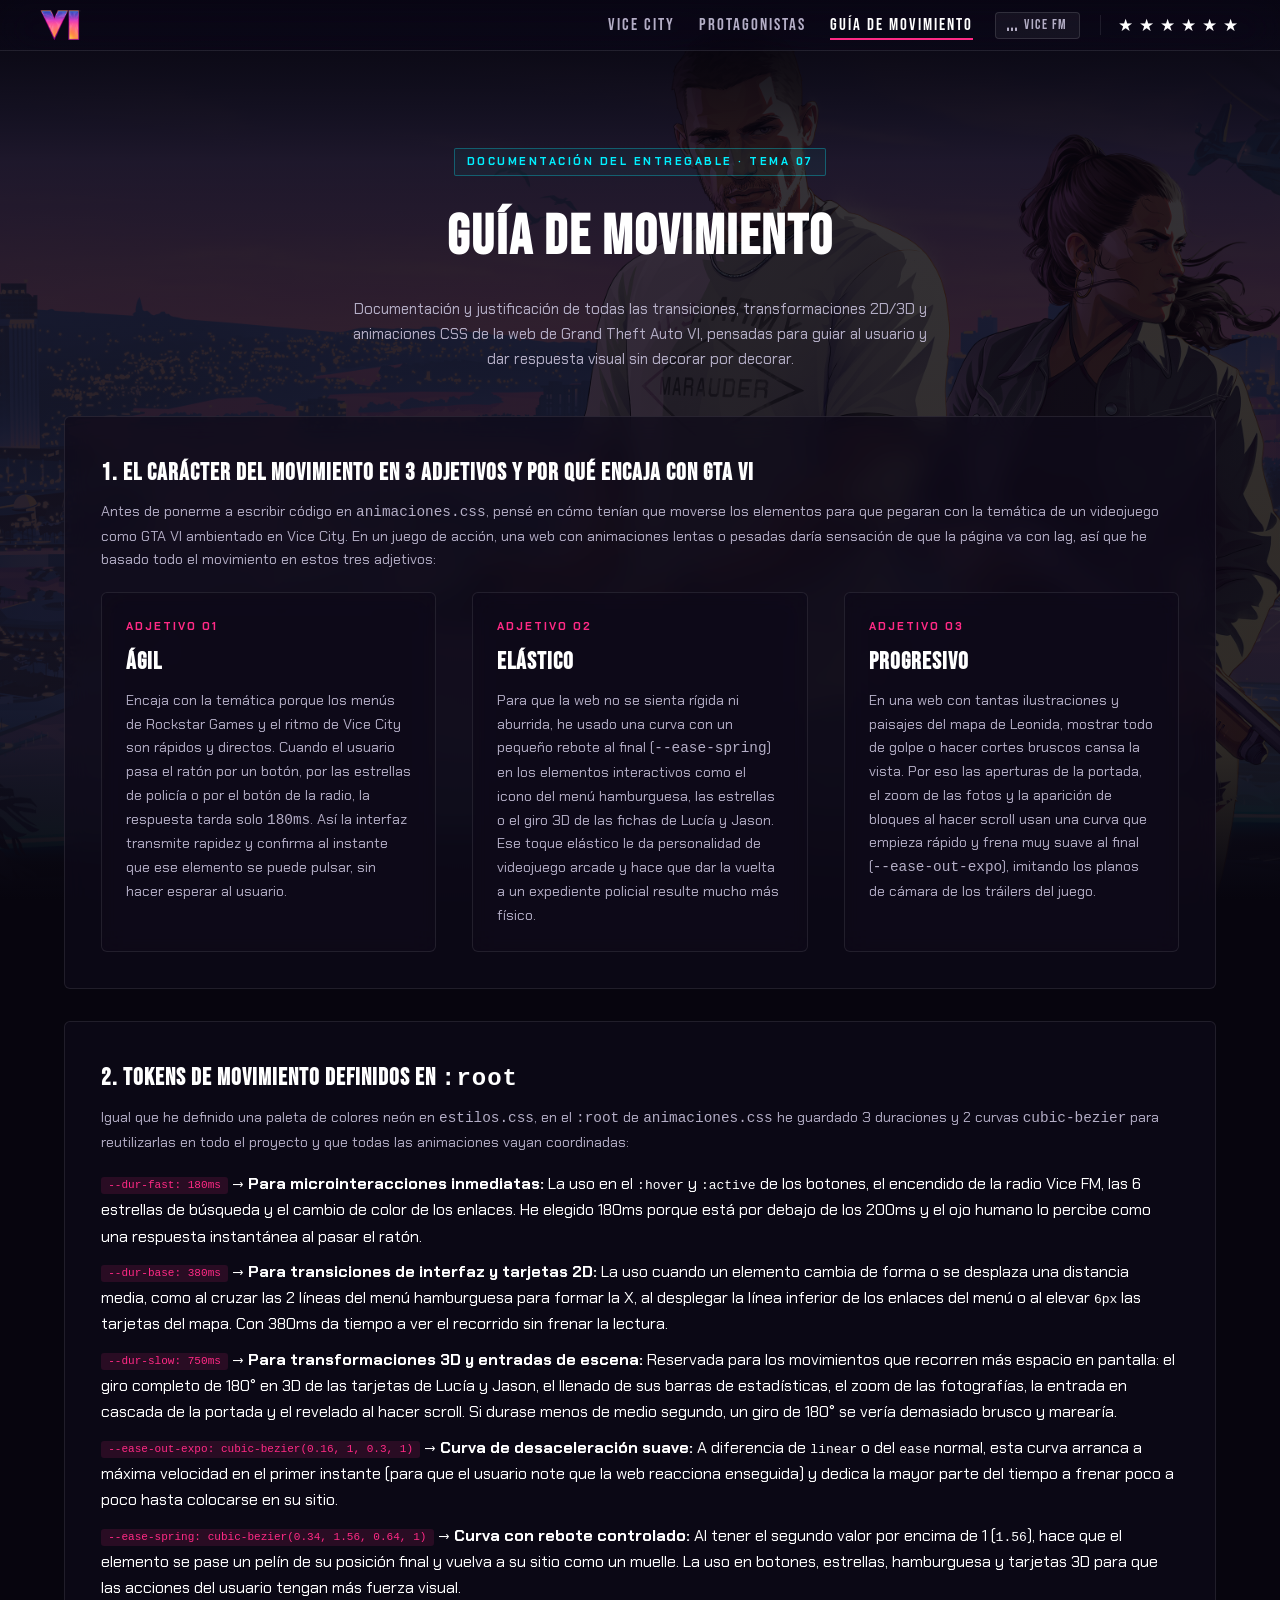
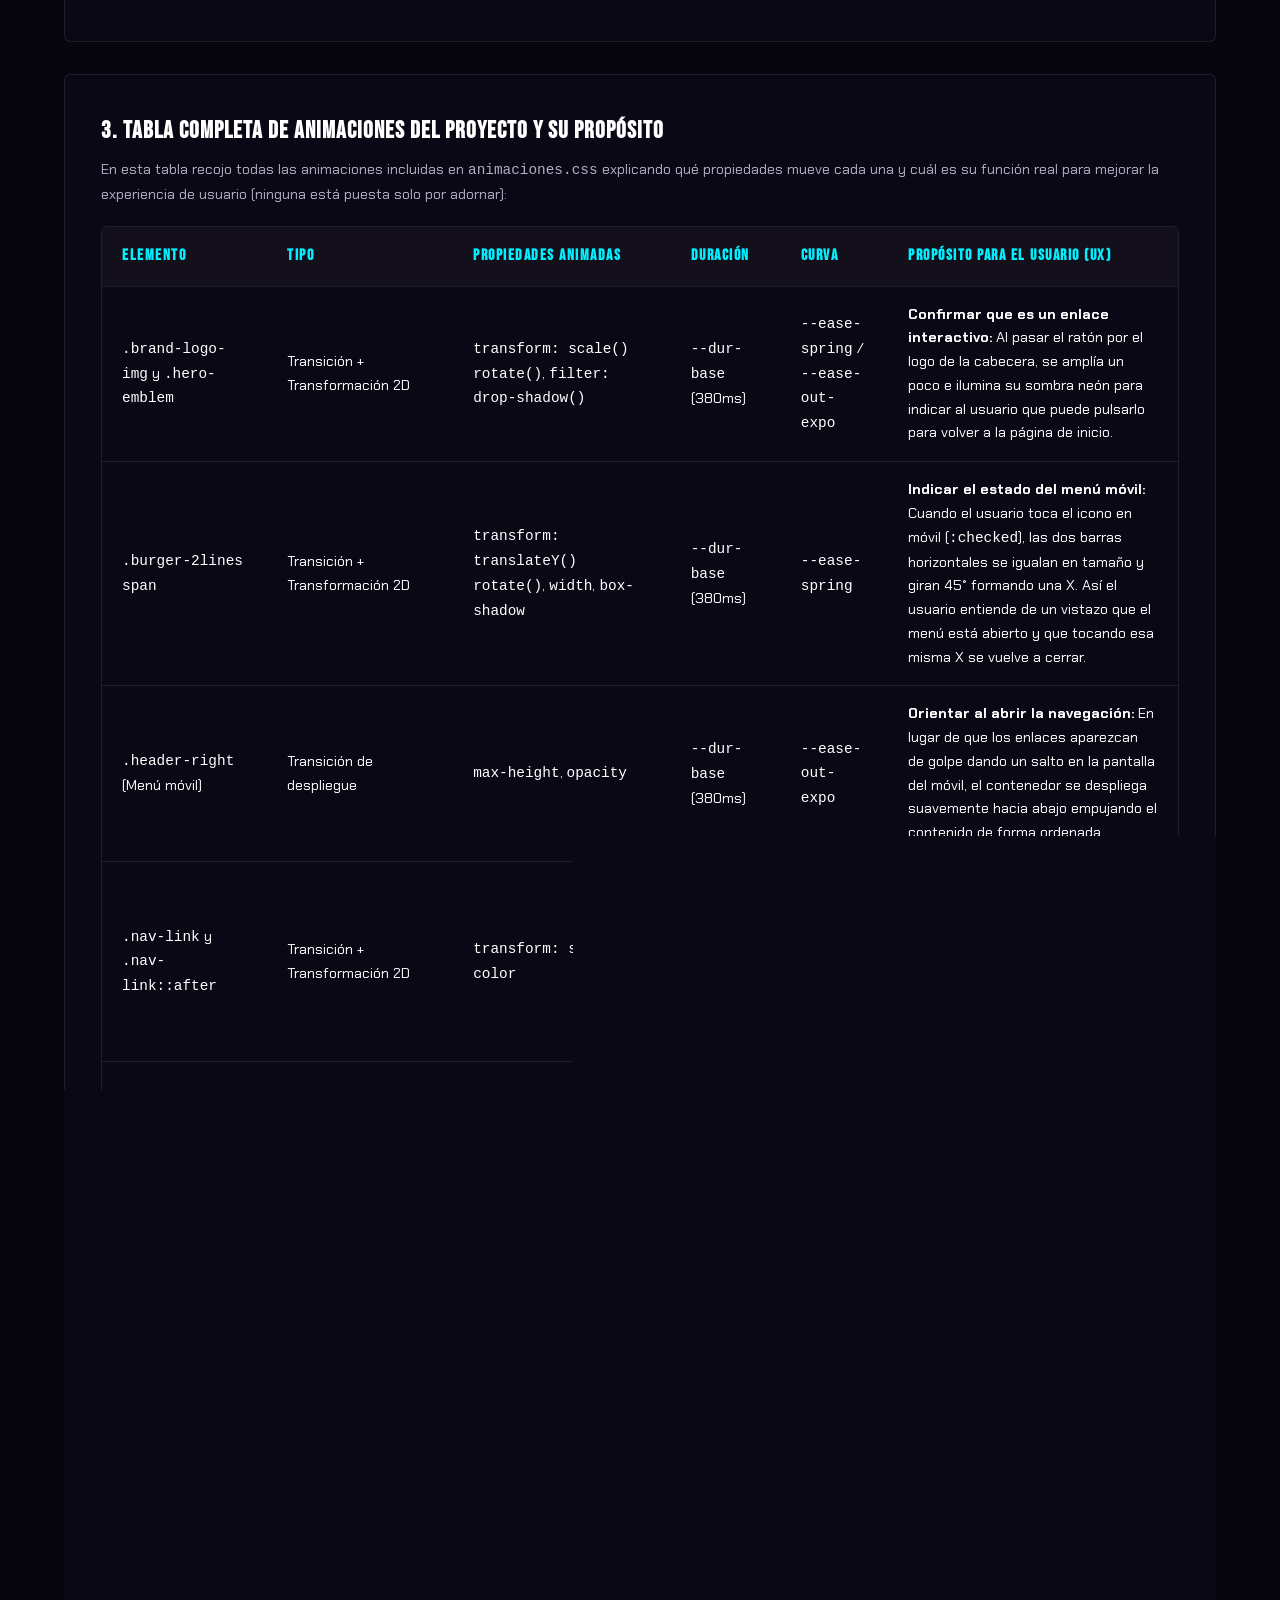
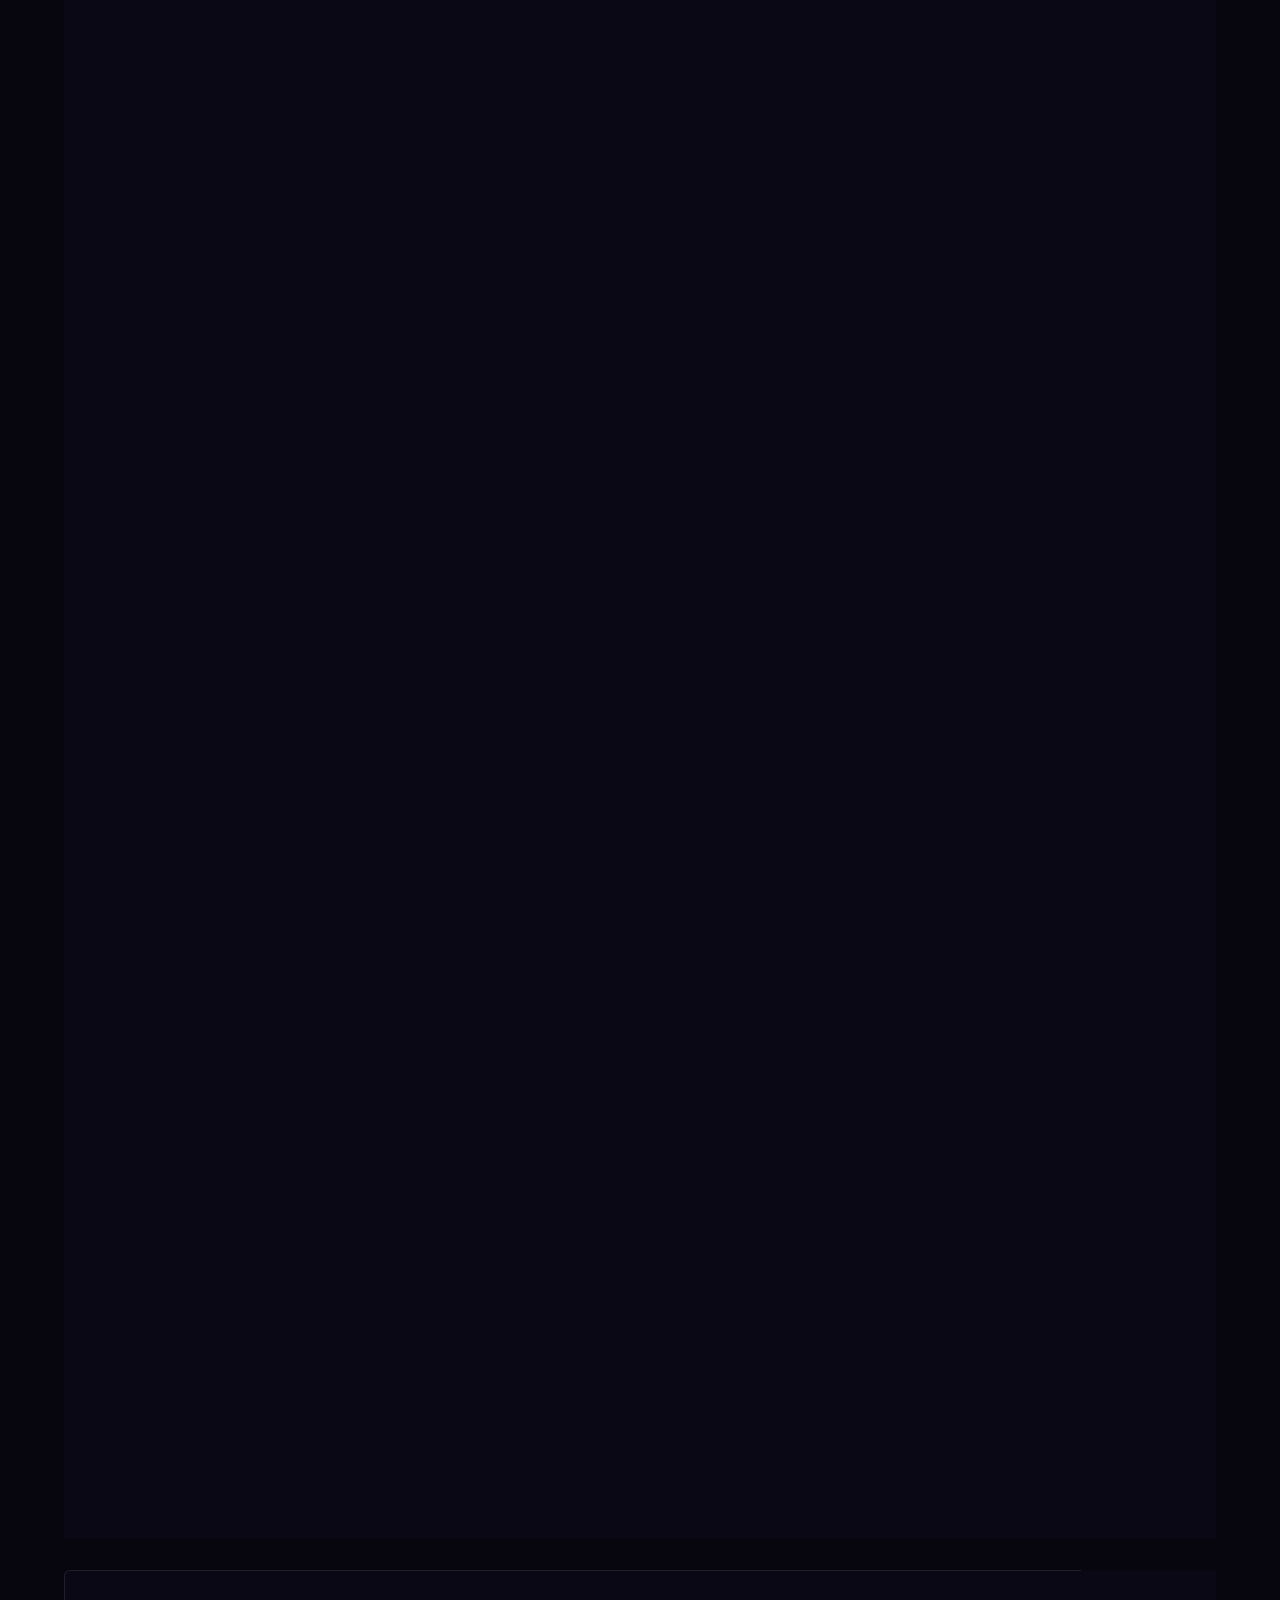
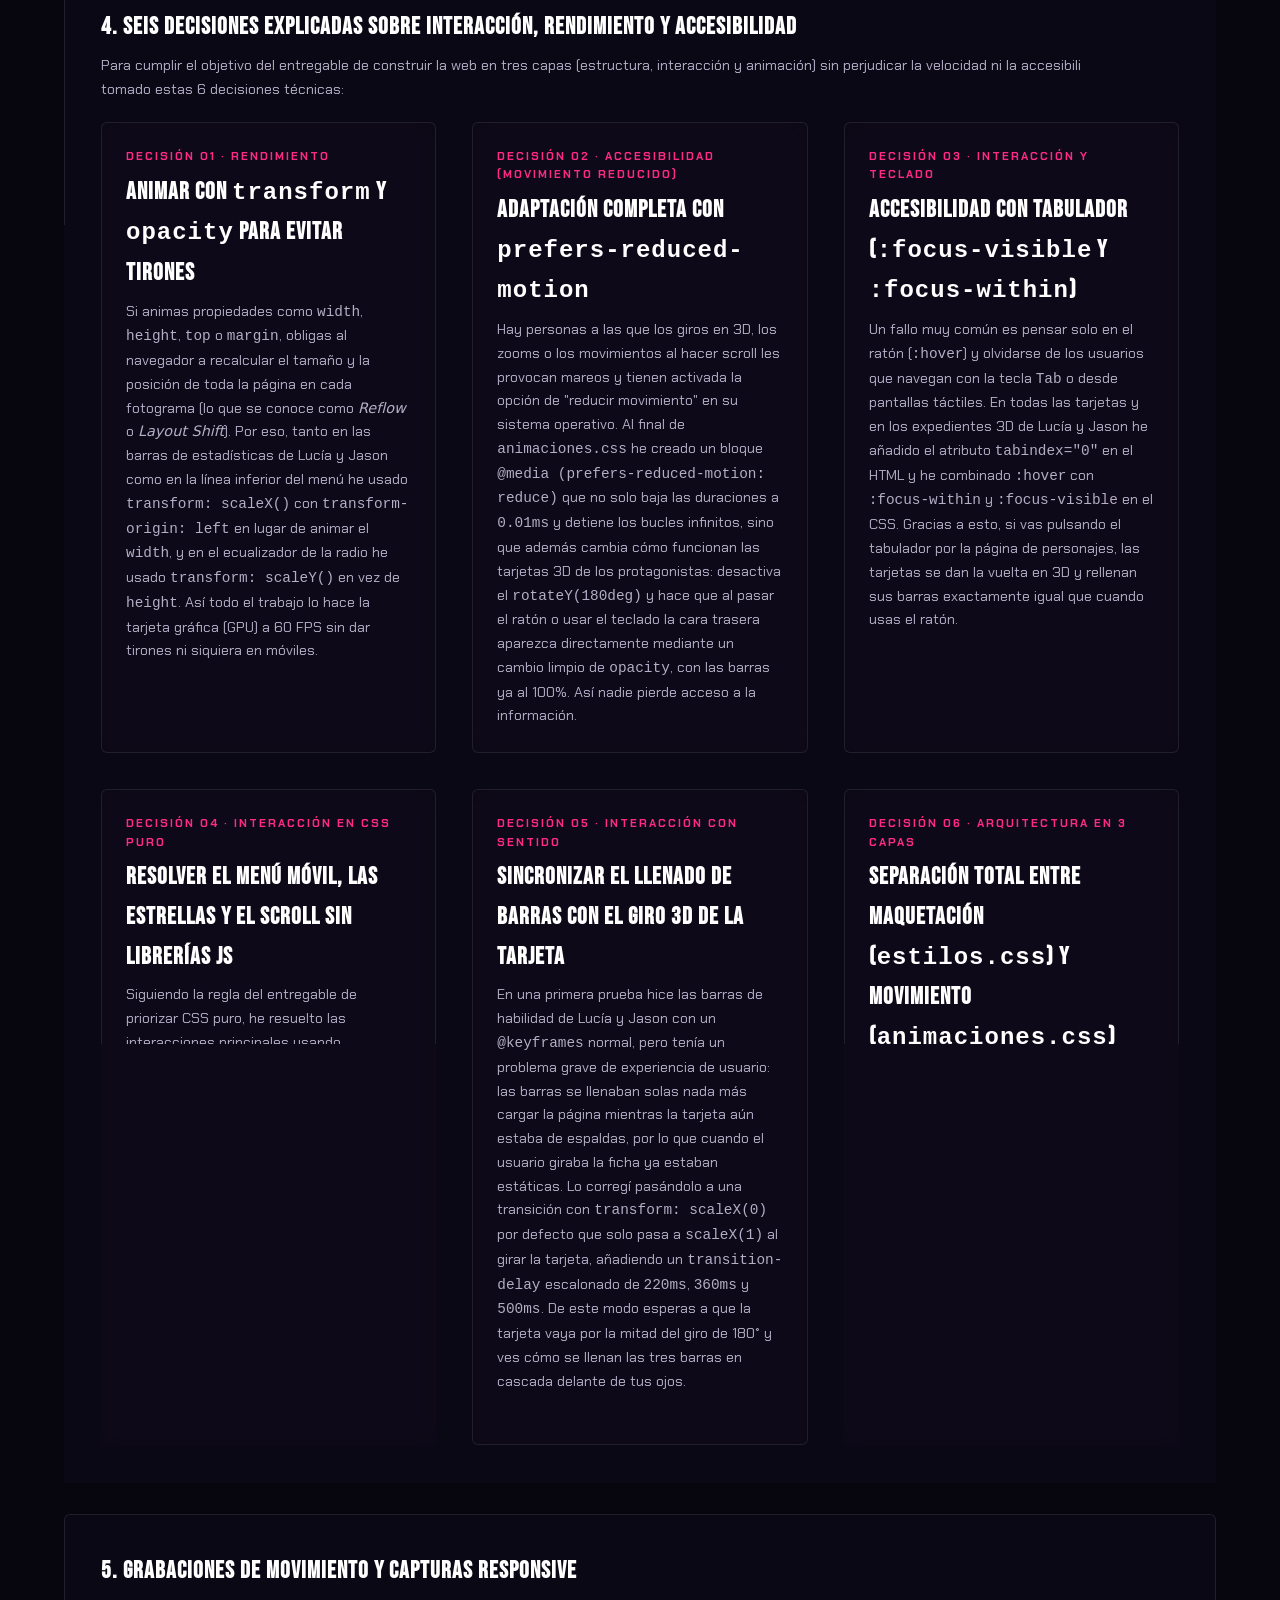
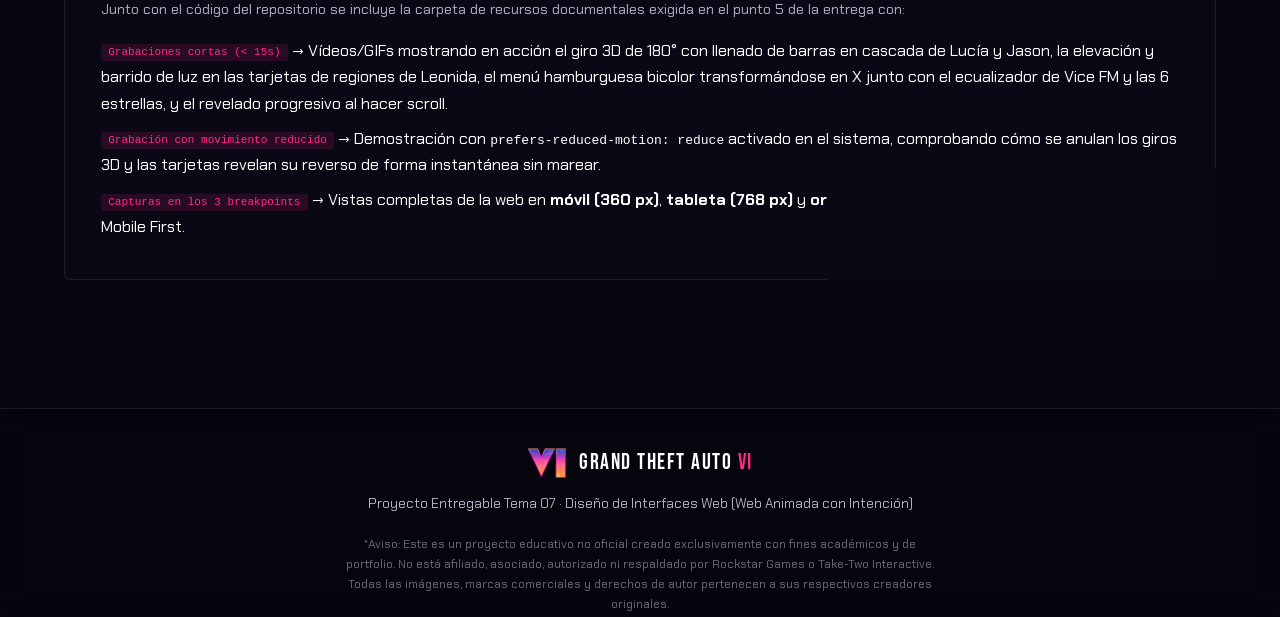
==== commit 9db10668: "Add files via upload" ====
--- a/movimiento.html
+++ b/movimiento.html
@@ -45,7 +45,7 @@
             </span>
             <span class="radio-text">VICE FM</span>
           </button>
-          <audio id="bg-music" src="audio/patilla.mp3#t=55" preload="metadata" loop></audio>
+          <audio id="bg-music" src="audio/patilla.mp3#t=45" preload="metadata" loop></audio>
 
           <!-- Las 6 estrellas del nivel de búsqueda policial de GTA -->
           <div class="wanted-hud" role="group" aria-label="Nivel de búsqueda policial de 6 estrellas">
@@ -314,7 +314,7 @@
 
     <!-- 5. REFERENCIA A LAS GRABACIONES Y CAPTURAS DEL ENTREGABLE -->
     <section class="doc-block reveal-on-scroll" aria-labelledby="capturas-heading">
-      <h2 id="capturas-heading" class="card-title">5. Grabaciones de movimiento y capturas responsive (Carpeta del proyecto)</h2>
+      <h2 id="capturas-heading" class="card-title">5. Grabaciones de movimiento y capturas responsive</h2>
       <p class="card-text" style="margin-bottom: 1rem;">
         Junto con el código del repositorio se incluye la carpeta de recursos documentales exigida en el punto 5 de la entrega con:
       </p>
--- a/estilos/estilos.css
+++ b/estilos/estilos.css
@@ -321,13 +321,15 @@
   color: var(--text-primary);
 }
 
-/* Al pasar el ratón se encienden en el rosa neón de Vice City */
-.wanted-hud:hover .star {
+/* Al pasar el ratón O HACER CLIC se encienden en el rosa neón de Vice City */
+.wanted-hud:hover .star,
+.wanted-hud:focus-within .star {
   color: var(--neon-pink);
 }
 
-/* Atenúo las estrellas posteriores a la que se señala */
-.wanted-hud .star:hover ~ .star {
+/* Atenúo las estrellas posteriores a la que se señala o recibe el clic */
+.wanted-hud .star:hover ~ .star,
+.wanted-hud .star:focus ~ .star {
   color: rgba(255, 255, 255, 0.18);
   filter: none !important;
 }
@@ -555,9 +557,13 @@
   position: absolute;
   top: 12px;
   right: 12px;
-  background: rgba(7, 5, 14, 0.85);
+  /* Bajamos la opacidad del fondo del 85% al 40% para que sea mucho más transparente */
+  background: rgba(7, 5, 14, 0.4); 
+  /* Añadimos un ligero desenfoque para que el texto siga leyendo perfecto sobre la foto */
+  backdrop-filter: blur(4px);
+  -webkit-backdrop-filter: blur(4px);
   color: var(--text-primary);
-  border: 1px solid rgba(255, 255, 255, 0.15);
+  border: 1px solid rgba(255, 255, 255, 0.25);
   padding: 0.2rem 0.6rem;
   font-size: 0.68rem;
   font-weight: 700;
--- a/estilos/animaciones.css
+++ b/estilos/animaciones.css
@@ -1,18 +1,14 @@
 /* ==========================================================================
    SISTEMA DE MOVIMIENTO, TRANSICIONES Y ANIMACIONES (100% CSS PURO) - GTA VI
-   ==========================================================================
-   Incluye los Tokens en :root, la transformación de la hamburguesa bicolor,
-   el ecualizador de Vice FM, las tarjetas 2D con barrido de luz, el 
-   giro 3D de 180º con llenado de barras en vivo y soporte prefers-reduced-motion.
    ========================================================================== */
 
 :root {
-  /* 3 Duraciones coherentes en todo el proyecto */
+  /* Es mi caja de variables (tokens). Aquí guardo los 3 tiempos (fast, base, slow) 
+     y las 2 curvas de velocidad para usarlas en todo el código y que todo se mueva al mismo ritmo. */
   --dur-fast: 180ms;
   --dur-base: 380ms;
   --dur-slow: 750ms;
 
-  /* 2 Curvas personalizadas (cubic-bezier) */
   --ease-out-expo: cubic-bezier(0.16, 1, 0.3, 1);
   --ease-spring: cubic-bezier(0.34, 1.56, 0.64, 1);
 }
@@ -21,9 +17,8 @@
    1. MICROINTERACCIONES EN EL LOGO, HAMBURGUESA BICOLOR, RADIO Y ESTRELLAS
    ========================================================================== */
 
-/* Emblema "VI" en el Nav y Hero:
-   QUÉ ANIMA: transform (scale + rotate) y filter (drop-shadow).
-   POR QUÉ: --dur-base con --ease-spring da un pulso elástico al tocar el emblema. */
+/* Le doy un pequeño efecto elástico al logo. Al pasar el ratón, se hace un pelín 
+   más grande, gira un poco y se ilumina la sombra neón. */
 .brand-logo-img,
 .hero-emblem {
   transition: 
@@ -42,8 +37,8 @@
   filter: drop-shadow(0 0 25px rgba(0, 240, 255, 0.75));
 }
 
-/* Animación de la Hamburguesa Bicolor (Cian 100% + Rosa 50%):
-   QUÉ HACE: Al pasar el ratón invierte longitudes y al abrir (:checked) forma una X bicolor. */
+/* Es el menú hamburguesa del móvil. Hice que cuando el checkbox oculto se marca (:checked), 
+   las dos líneas cambien de color y roten 45 grados para formar una X perfecta. */
 .burger-2lines {
   transition: transform var(--dur-fast) var(--ease-spring);
 }
@@ -57,13 +52,8 @@
     box-shadow var(--dur-fast) var(--ease-out-expo);
 }
 
-.burger-2lines:hover .line-1 {
-  width: 18px;
-}
-
-.burger-2lines:hover .line-2 {
-  width: 28px;
-}
+.burger-2lines:hover .line-1 { width: 18px; }
+.burger-2lines:hover .line-2 { width: 28px; }
 
 .nav-toggle-input:checked + .burger-2lines .line-1 {
   width: 28px;
@@ -79,18 +69,22 @@
   box-shadow: 0 0 12px rgba(255, 42, 133, 0.85);
 }
 
+/* El contenedor del menú en móvil. En lugar de aparecer de golpe cortando la pantalla, 
+   le animo el max-height y la opacidad para que se despliegue suavemente hacia abajo. */
 .header-right {
   transition: 
     grid-template-rows var(--dur-base) var(--ease-out-expo),
     opacity var(--dur-base) var(--ease-out-expo);
 }
 
-/* Botón de Radio Vice FM y Ecualizador animado con @keyframes (scaleY) */
+/* Las tres barritas de la radio. Usan un bucle infinito que las estira hacia arriba y abajo (scaleY) 
+   a distintas velocidades, pero solo funcionan si el botón tiene la clase activa (.is-playing). */
 @keyframes eqBounce {
   0%, 100% { transform: scaleY(0.3); }
   50% { transform: scaleY(1); }
 }
 
+/* El botón de Vice FM. Al pasar el ratón, lo subo 2 píxeles para que parezca que lo vas a pulsar. */
 .radio-btn {
   transition: 
     color var(--dur-fast) var(--ease-out-expo),
@@ -112,17 +106,12 @@
   transition: transform var(--dur-fast) var(--ease-out-expo);
 }
 
-.radio-btn.is-playing .radio-bars span:nth-child(1) {
-  animation: eqBounce 0.52s var(--ease-out-expo) infinite;
-}
-.radio-btn.is-playing .radio-bars span:nth-child(2) {
-  animation: eqBounce 0.38s var(--ease-out-expo) infinite 0.14s;
-}
-.radio-btn.is-playing .radio-bars span:nth-child(3) {
-  animation: eqBounce 0.62s var(--ease-out-expo) infinite 0.24s;
-}
-
-/* 6 Estrellas de Búsqueda interactivas a la derecha del Nav */
+.radio-btn.is-playing .radio-bars span:nth-child(1) { animation: eqBounce 0.52s var(--ease-out-expo) infinite; }
+.radio-btn.is-playing .radio-bars span:nth-child(2) { animation: eqBounce 0.38s var(--ease-out-expo) infinite 0.14s; }
+.radio-btn.is-playing .radio-bars span:nth-child(3) { animation: eqBounce 0.62s var(--ease-out-expo) infinite 0.24s; }
+
+/* Las estrellas de búsqueda. Les puse un latido fijo, y al apuntar con el ratón 
+   se agrandan y giran un poco para confirmar que las vas a seleccionar. */
 .star {
   transition: 
     transform var(--dur-fast) var(--ease-spring),
@@ -137,15 +126,12 @@
 }
 
 @keyframes policeSirenGlow {
-  0%, 100% {
-    filter: drop-shadow(0 0 6px rgba(0, 240, 255, 0.55));
-  }
-  50% {
-    filter: drop-shadow(0 0 8px rgba(255, 42, 133, 0.7));
-  }
-}
-
-/* Enlaces del navegador con línea inferior minimalista acelerada por GPU (scaleX) */
+  0%, 100% { filter: drop-shadow(0 0 6px rgba(0, 240, 255, 0.55)); }
+  50% { filter: drop-shadow(0 0 8px rgba(255, 42, 133, 0.7)); }
+}
+
+/* Es la línea cian debajo de los enlaces del menú. La escondo poniéndole 
+   anchura cero (scaleX(0)) y, al hacer hover, se despliega de izquierda a derecha. */
 .nav-link {
   transition: color var(--dur-fast) var(--ease-out-expo);
 }
@@ -168,7 +154,8 @@
   transform: scaleX(1);
 }
 
-/* Botones principales (CTA) */
+/* Al pasar el ratón, levanto los botones hacia arriba. El truco está en el estado :active: 
+   al hacer el clic real, los hundo (scale(0.98)) para que den la sensación de ser botones físicos reales. */
 .btn {
   transition: 
     transform var(--dur-fast) var(--ease-spring),
@@ -198,6 +185,9 @@
 /* ==========================================================================
    2. TRANSFORMACIONES 2D Y BARRIDO DE LUZ SUTIL EN TARJETAS DEL MAPA
    ========================================================================== */
+
+/* Tarjetas del mapa. Al pasar el ratón, la tarjeta entera sube un poco 
+   y la foto del interior hace zoom lento. */
 .card {
   transition: 
     transform var(--dur-base) var(--ease-out-expo),
@@ -209,6 +199,8 @@
   transition: transform var(--dur-slow) var(--ease-out-expo);
 }
 
+/* Un pseudo-elemento invisible que cruza la tarjeta del mapa en diagonal. 
+   Al hacer hover, se desplaza rapidísimo simulando el reflejo de un cristal. */
 .card::before {
   content: '';
   position: absolute;
@@ -243,6 +235,9 @@
 /* ==========================================================================
    3. GIRO 3D DE 180° + RELIEVE PARALLAX CALIBRADO + BARRAS EN CASCADA
    ========================================================================== */
+
+/* La magia de los personajes. Uso rotateY(180deg) y preservo el 3D para que, 
+   al poner el ratón encima, la tarjeta entera dé la vuelta y muestre el expediente por detrás. */
 .flip-card-inner {
   transition: transform var(--dur-slow) var(--ease-spring);
 }
@@ -252,28 +247,14 @@
   transform: rotateY(180deg);
 }
 
-/* Relieve 3D ajustado sin desbordar los bordes de la tarjeta en móvil */
-.flip-card-back {
-  transform-style: preserve-3d;
-}
-
-.back-header {
-  transform: translateZ(18px);
-}
-
-.flip-card-back .card-text {
-  transform: translateZ(12px);
-}
-
-.flip-card-back .stats-list {
-  transform: translateZ(20px);
-}
-
-.back-footer-tag {
-  transform: translateZ(10px);
-}
-
-/* Llenado en vivo de las barras de habilidad SOLO al voltear la tarjeta */
+.flip-card-back { transform-style: preserve-3d; }
+.back-header { transform: translateZ(18px); }
+.flip-card-back .card-text { transform: translateZ(12px); }
+.flip-card-back .stats-list { transform: translateZ(20px); }
+.back-footer-tag { transform: translateZ(10px); }
+
+/* Las barras de porcentaje de Lucía y Jason. Les pongo un retraso escalonado (transition-delay) 
+   para que se llenen una a una de izquierda a derecha justo cuando terminas de girar la tarjeta. */
 .stat-bar-fill {
   transform-origin: left;
   transform: scaleX(0);
@@ -286,21 +267,16 @@
 }
 
 .flip-card-3d:hover .stat-item:nth-child(1) .stat-bar-fill,
-.flip-card-3d:focus-within .stat-item:nth-child(1) .stat-bar-fill {
-  transition-delay: 220ms;
-}
+.flip-card-3d:focus-within .stat-item:nth-child(1) .stat-bar-fill { transition-delay: 220ms; }
 
 .flip-card-3d:hover .stat-item:nth-child(2) .stat-bar-fill,
-.flip-card-3d:focus-within .stat-item:nth-child(2) .stat-bar-fill {
-  transition-delay: 360ms;
-}
+.flip-card-3d:focus-within .stat-item:nth-child(2) .stat-bar-fill { transition-delay: 360ms; }
 
 .flip-card-3d:hover .stat-item:nth-child(3) .stat-bar-fill,
-.flip-card-3d:focus-within .stat-item:nth-child(3) .stat-bar-fill {
-  transition-delay: 500ms;
-}
-
-/* Efecto en el banner grupal de Jason y Lucía */
+.flip-card-3d:focus-within .stat-item:nth-child(3) .stat-bar-fill { transition-delay: 500ms; }
+
+/* Los vídeos de los protagonistas. Solo les aplico un zoom pequeñito 
+   e ilumino los colores cuando pasas el ratón para darles más foco. */
 .duo-banner-img {
   transition: 
     transform var(--dur-slow) var(--ease-out-expo),
@@ -316,15 +292,12 @@
 /* ==========================================================================
    4. ANIMACIONES CON @KEYFRAMES (HERO Y PULSO NEÓN)
    ========================================================================== */
+
+/* Es la cascada de la portada. Hago que el logo, el título y los botones 
+   vayan apareciendo de arriba a abajo uno tras otro al cargar la página. */
 @keyframes heroEntrance {
-  0% {
-    opacity: 0;
-    transform: translateY(22px);
-  }
-  100% {
-    opacity: 1;
-    transform: translateY(0);
-  }
+  0% { opacity: 0; transform: translateY(22px); }
+  100% { opacity: 1; transform: translateY(0); }
 }
 
 .hero-content > * {
@@ -337,15 +310,11 @@
 .hero-content > *:nth-child(4) { animation-delay: 330ms; }
 .hero-content > *:nth-child(5) { animation-delay: 420ms; }
 
+/* Un simple efecto de parpadeo infinito para las etiquetas pequeñas, 
+   que cambia un poco la opacidad y el tamaño. */
 @keyframes neonPulse {
-  0%, 100% {
-    transform: scale(1);
-    opacity: 1;
-  }
-  50% {
-    transform: scale(1.04);
-    opacity: 0.78;
-  }
+  0%, 100% { transform: scale(1); opacity: 1; }
+  50% { transform: scale(1.04); opacity: 0.78; }
 }
 
 .badge-neon {
@@ -355,15 +324,12 @@
 /* ==========================================================================
    5. REVELADO PROGRESIVO AL HACER SCROLL (100% CSS PURO SIN JAVASCRIPT)
    ========================================================================== */
+
+/* El efecto de ir mostrando cosas al bajar por la web. Empiezan transparentes 
+   y un poco más abajo, y suben a su sitio original a medida que haces scroll. */
 @keyframes scrollReveal {
-  0% {
-    opacity: 0;
-    transform: translateY(28px);
-  }
-  100% {
-    opacity: 1;
-    transform: translateY(0);
-  }
+  0% { opacity: 0; transform: translateY(28px); }
+  100% { opacity: 1; transform: translateY(0); }
 }
 
 .reveal-on-scroll {
@@ -381,6 +347,9 @@
 /* ==========================================================================
    6. ACCESIBILIDAD: MOVIMIENTO REDUCIDO (prefers-reduced-motion: reduce)
    ========================================================================== */
+
+/* El modo accesibilidad. Si el usuario se marea fácil y tiene esto activado, 
+   pongo las duraciones a cero y anulo los giros 3D para que todo aparezca de golpe sin marear. */
 @media (prefers-reduced-motion: reduce) {
   *,
   *::before,
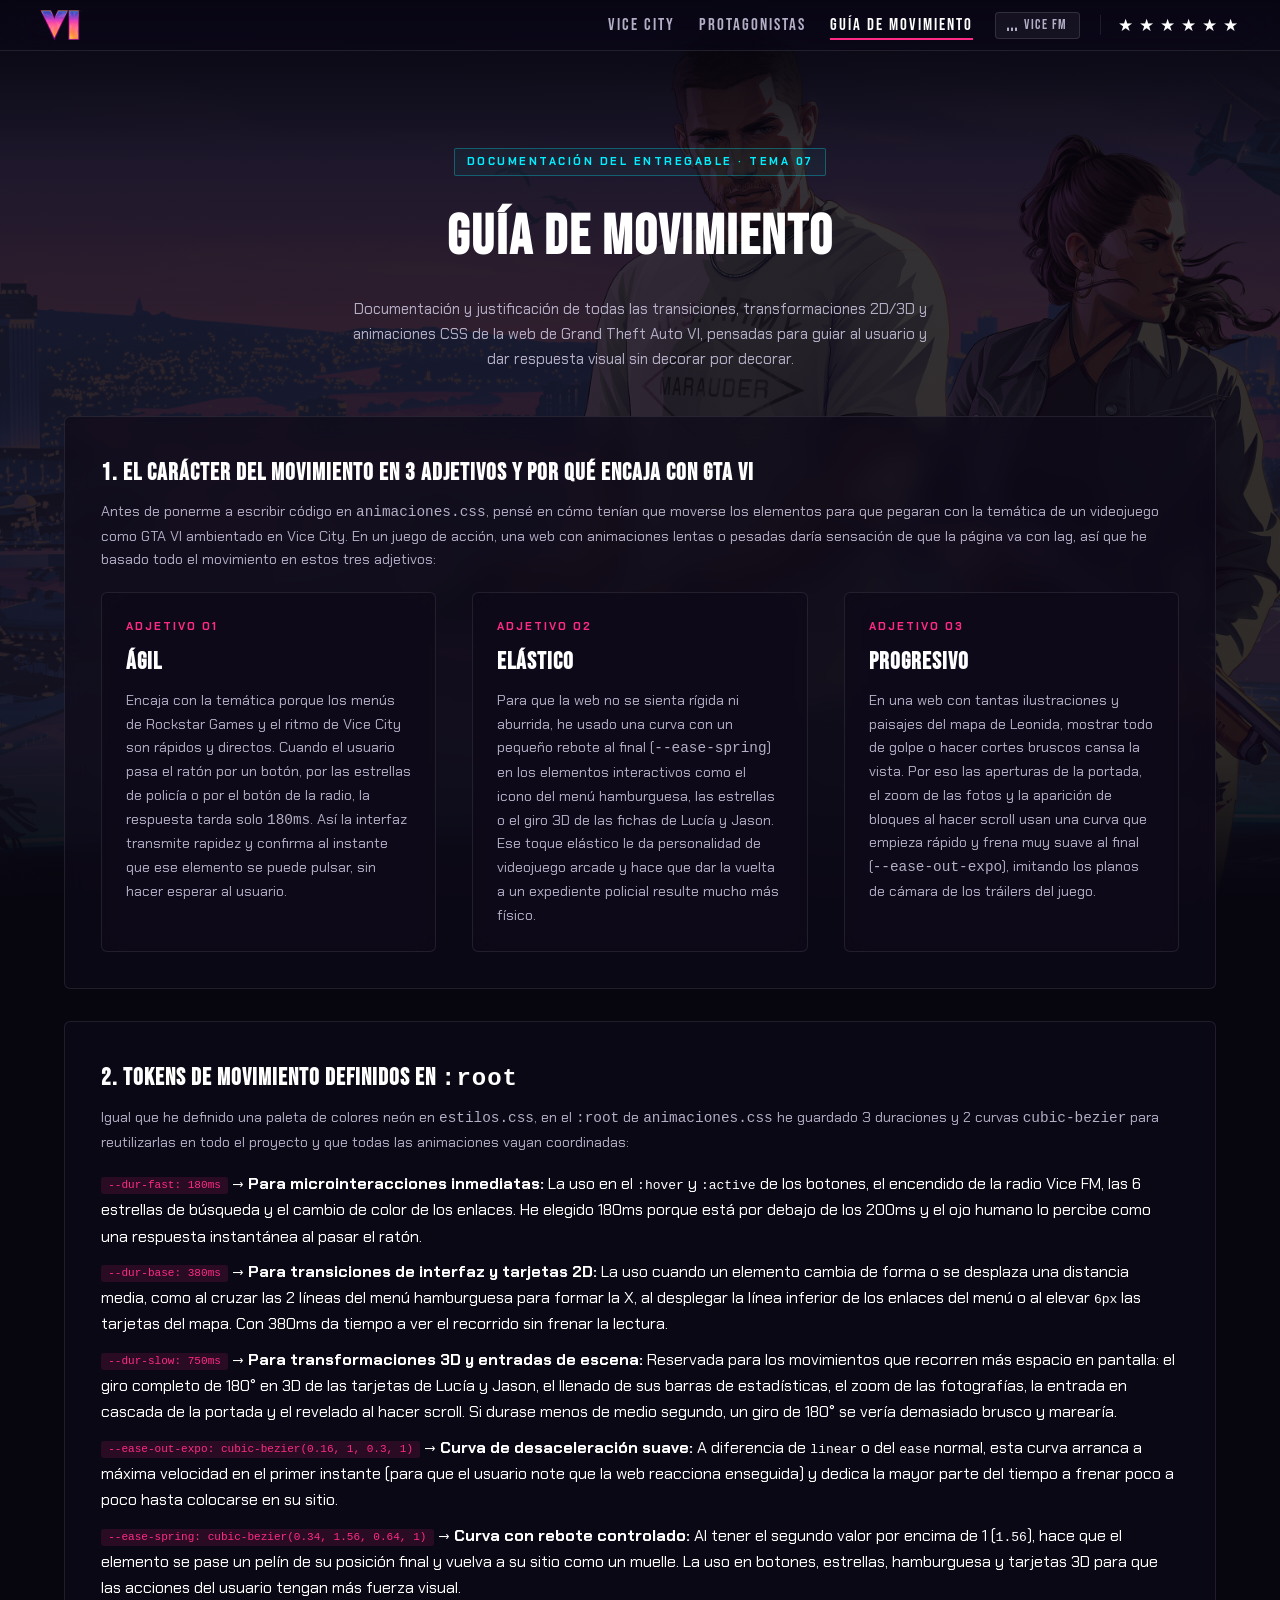
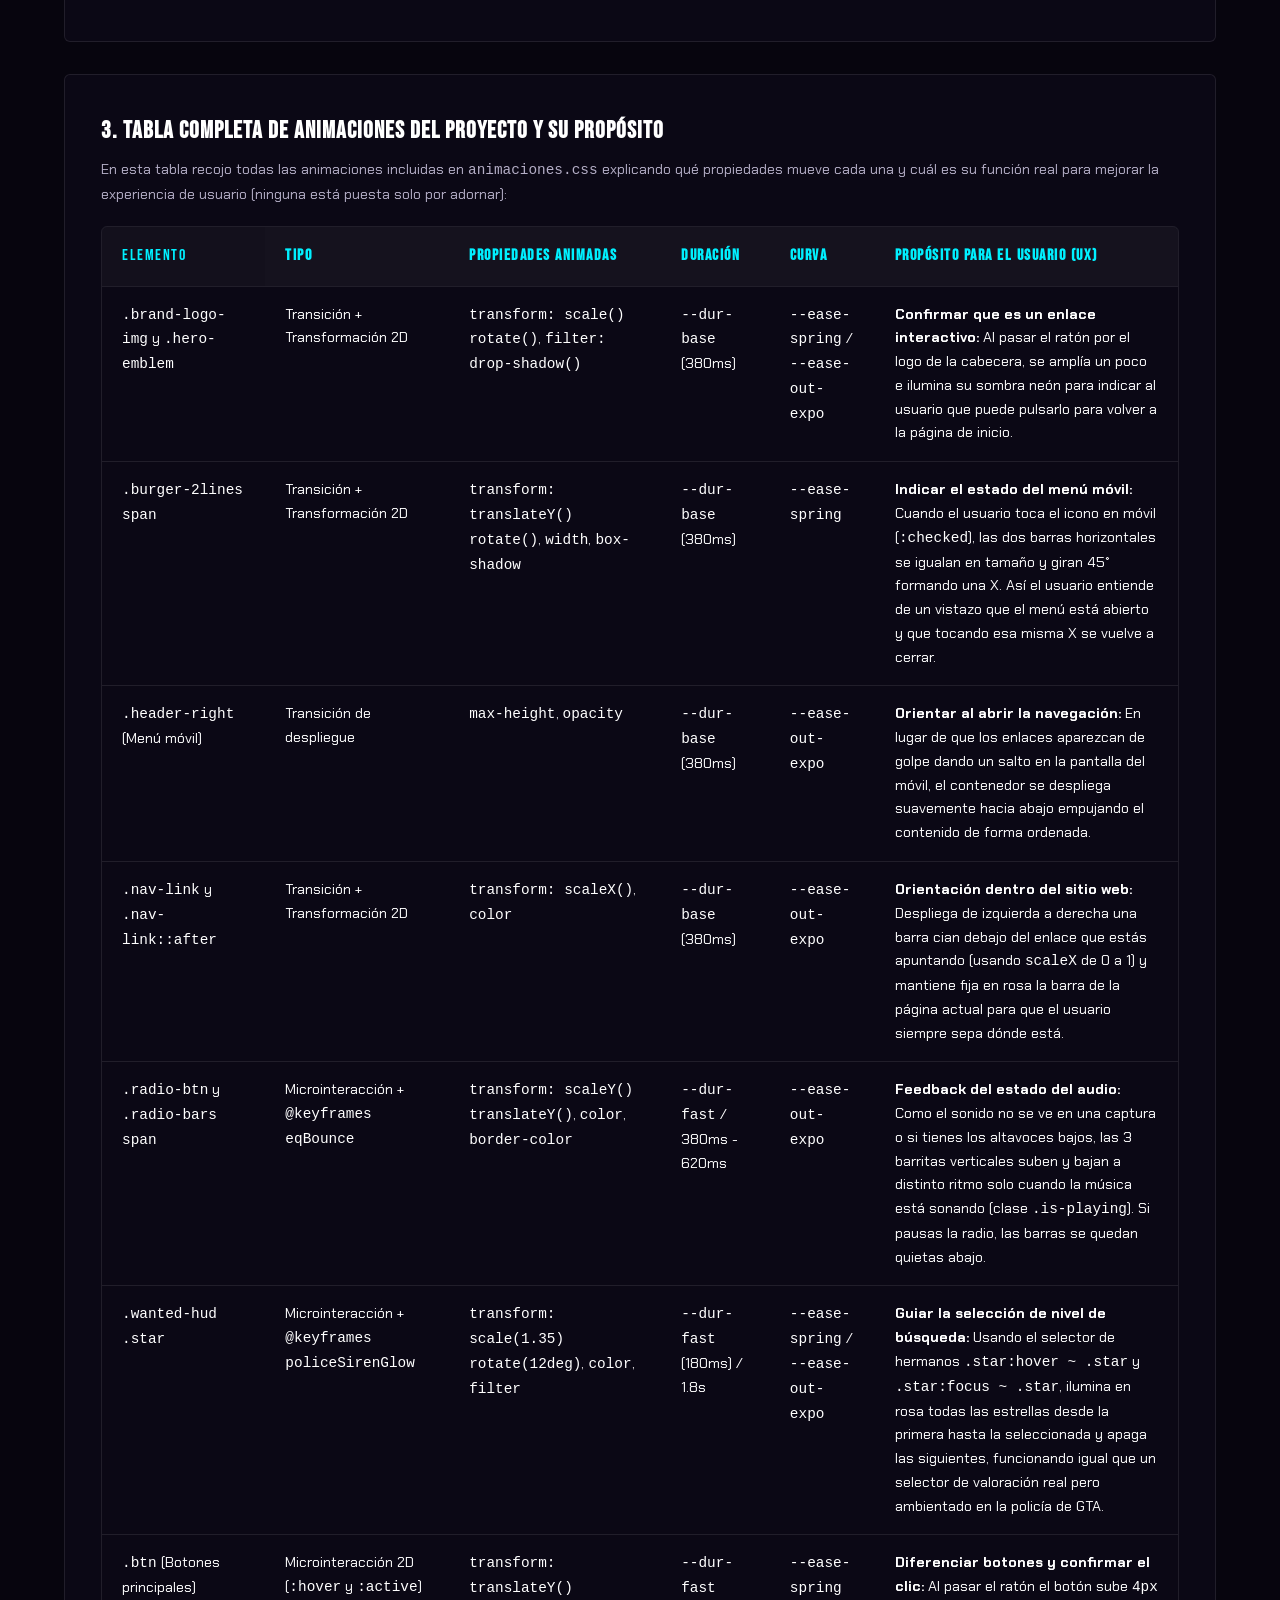
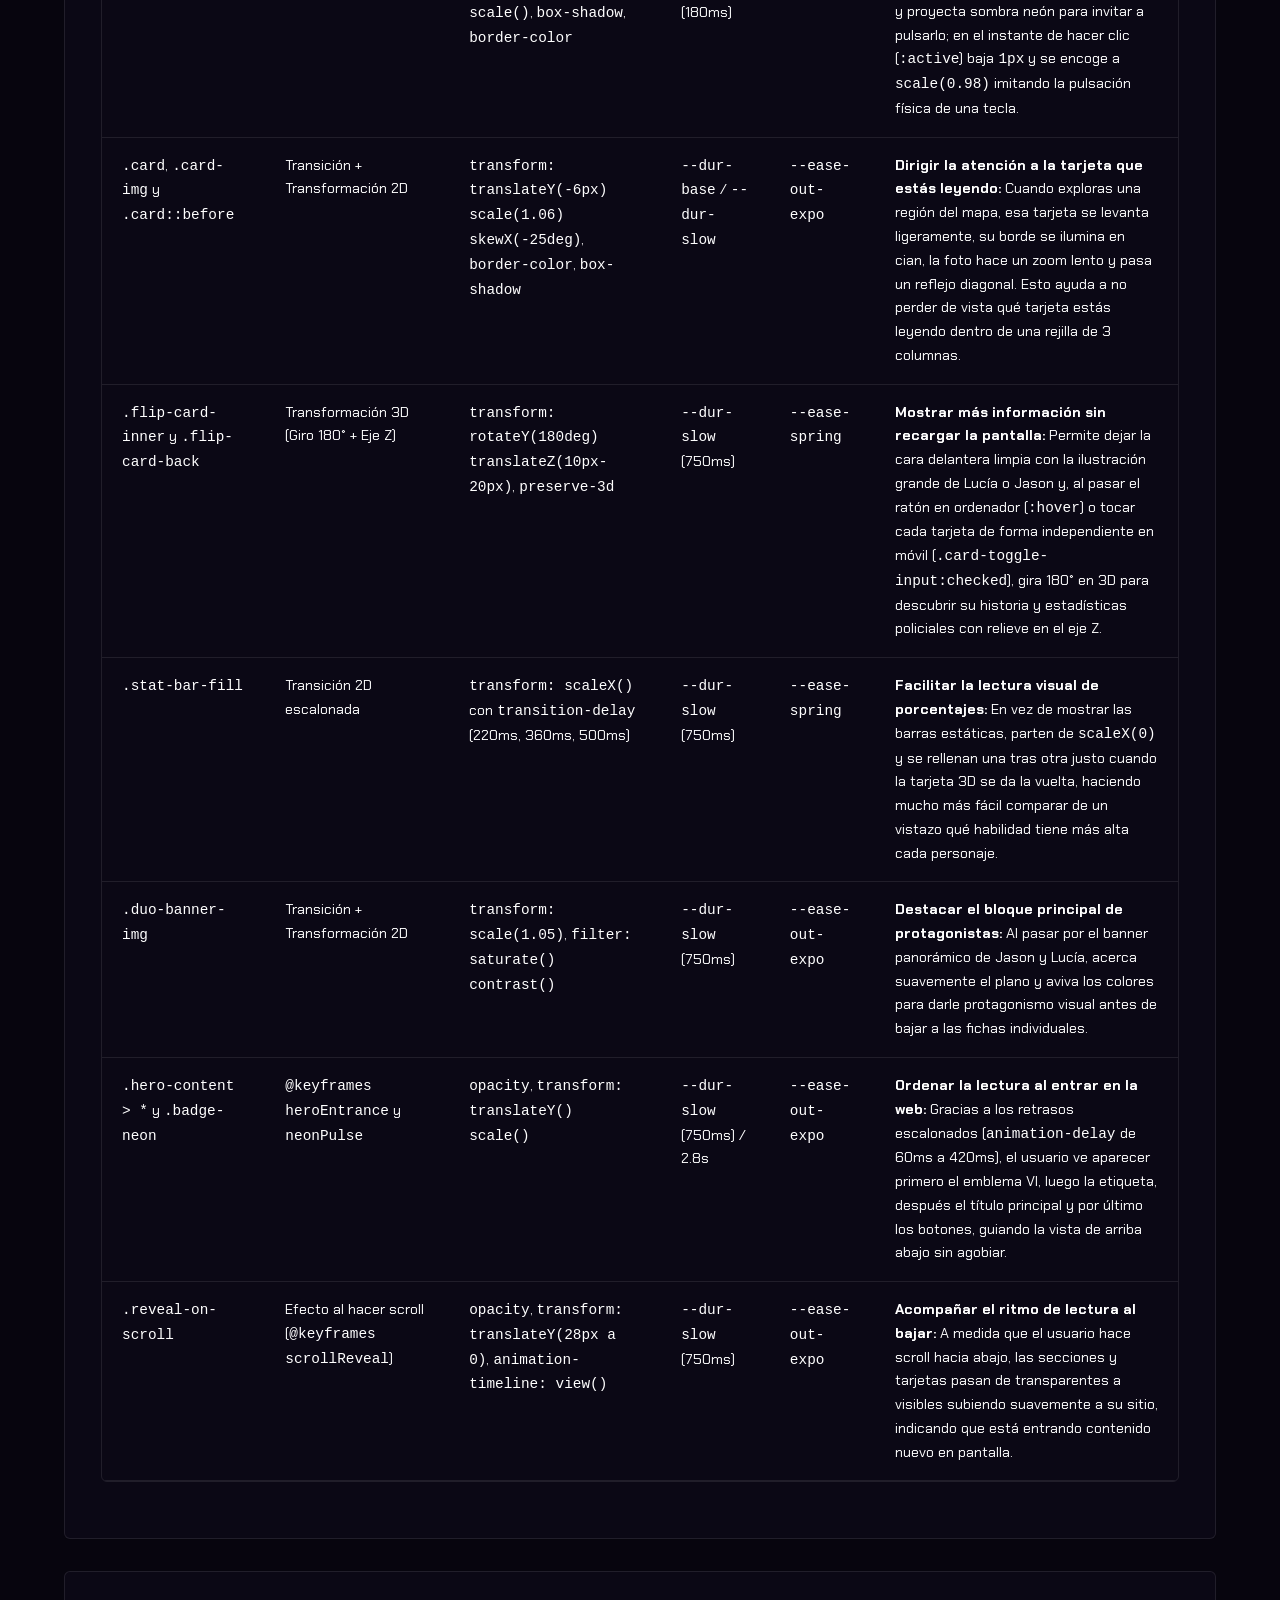
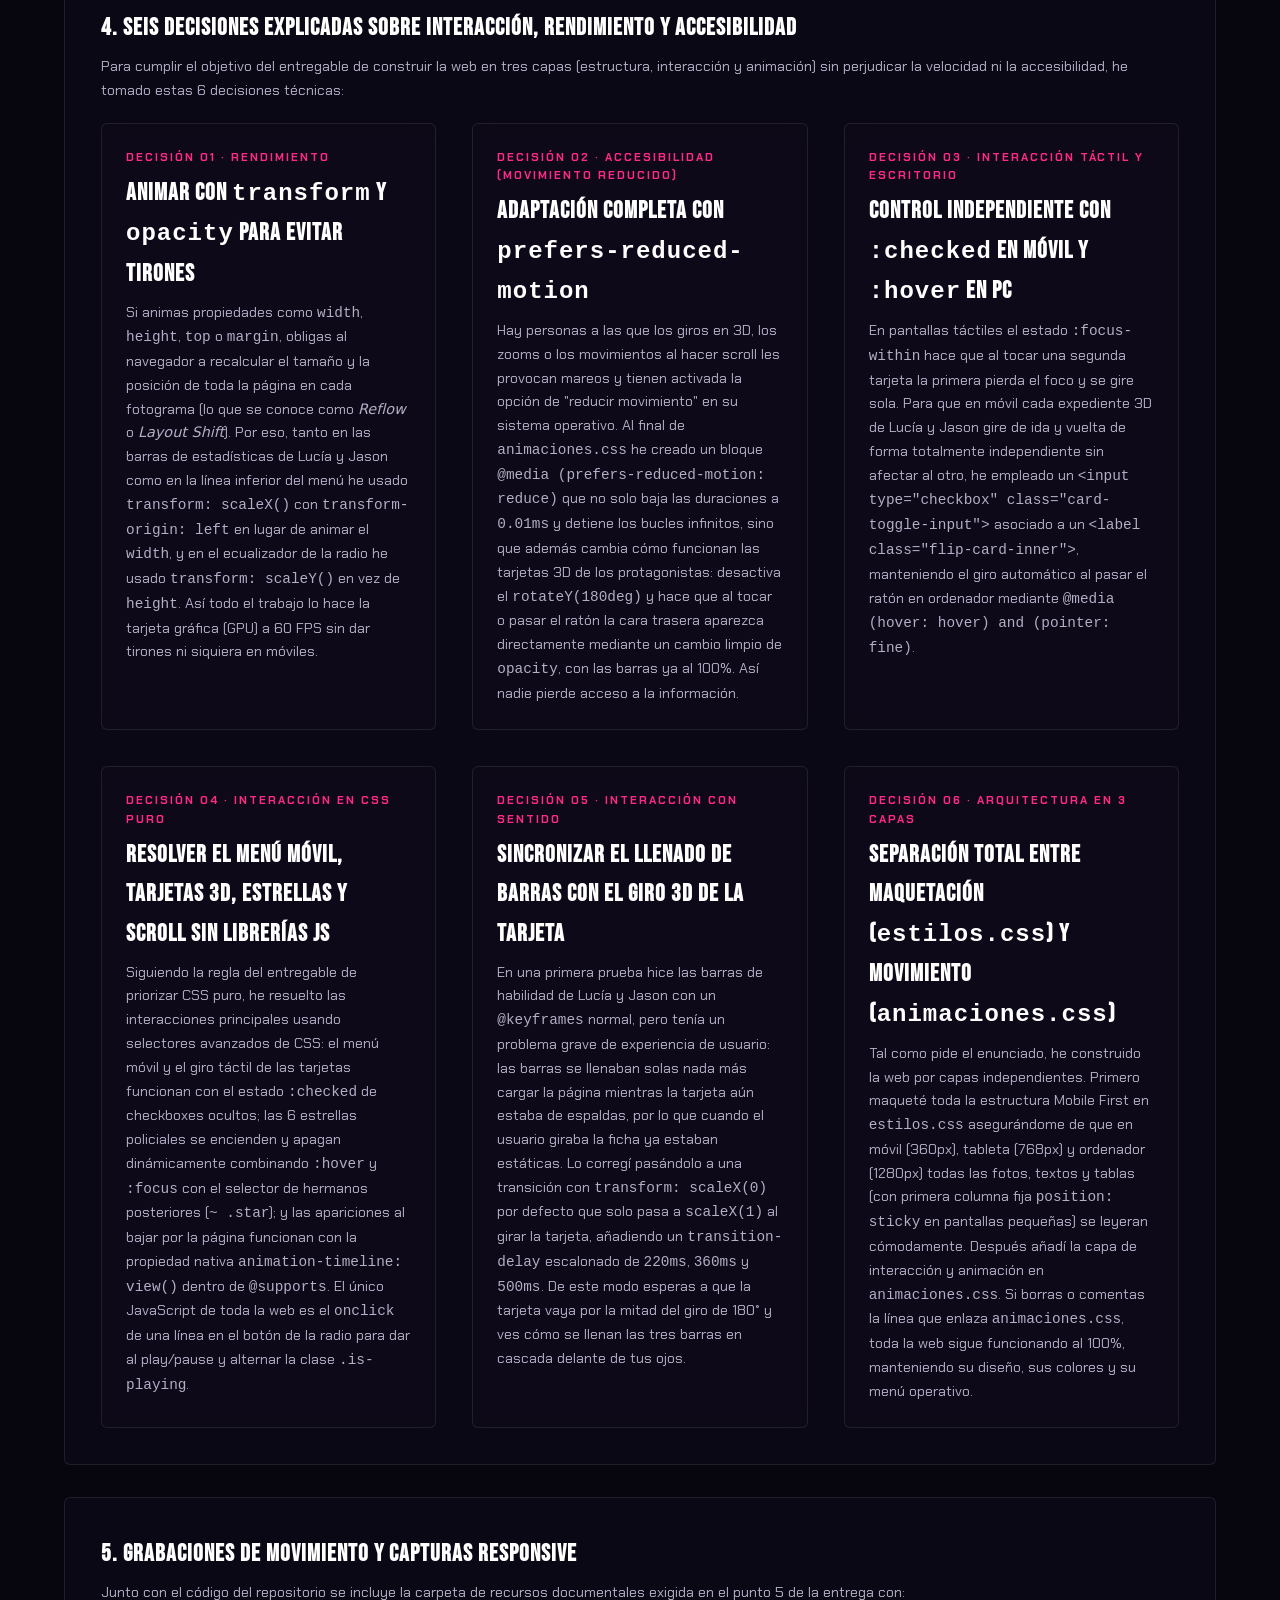
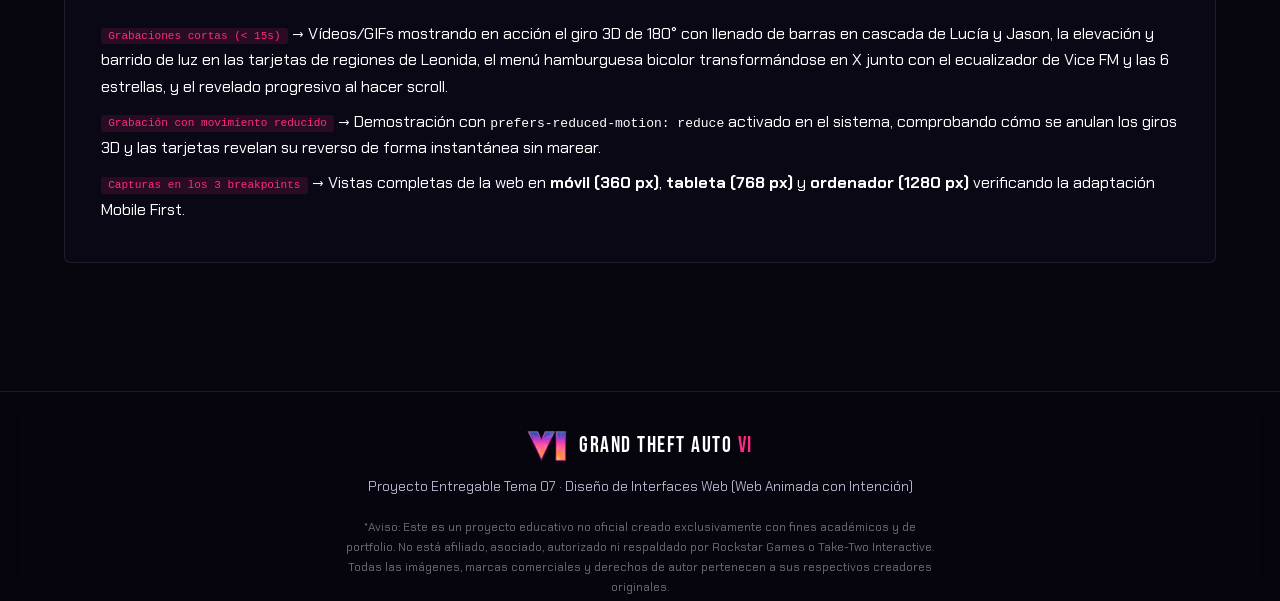
==== commit 28a7f7d4: "Add files via upload" ====
--- a/movimiento.html
+++ b/movimiento.html
@@ -191,7 +191,7 @@
               <td><code>transform: scale(1.35) rotate(12deg)</code>, <code>color</code>, <code>filter</code></td>
               <td><code>--dur-fast</code> (180ms) / 1.8s</td>
               <td><code>--ease-spring</code> / <code>--ease-out-expo</code></td>
-              <td><strong>Guiar la selección de nivel de búsqueda:</strong> Usando el selector de hermanos <code>.star:hover ~ .star</code>, ilumina en rosa todas las estrellas desde la primera hasta la que estás apuntando y apaga las siguientes, funcionando igual que un selector de valoración real pero ambientado en la policía de GTA.</td>
+              <td><strong>Guiar la selección de nivel de búsqueda:</strong> Usando el selector de hermanos <code>.star:hover ~ .star</code> y <code>.star:focus ~ .star</code>, ilumina en rosa todas las estrellas desde la primera hasta la seleccionada y apaga las siguientes, funcionando igual que un selector de valoración real pero ambientado en la policía de GTA.</td>
             </tr>
             <tr>
               <td><code>.btn</code> (Botones principales)</td>
@@ -215,7 +215,7 @@
               <td><code>transform: rotateY(180deg) translateZ(10px-20px)</code>, <code>preserve-3d</code></td>
               <td><code>--dur-slow</code> (750ms)</td>
               <td><code>--ease-spring</code></td>
-              <td><strong>Mostrar más información sin recargar la pantalla:</strong> Permite dejar la cara delantera limpia con la ilustración grande de Lucía o Jason y, solo cuando el usuario pasa el ratón o navega con el teclado (<code>:focus-within</code>), gira 180° en 3D para descubrir su historia y estadísticas policiales con relieve en el eje Z.</td>
+              <td><strong>Mostrar más información sin recargar la pantalla:</strong> Permite dejar la cara delantera limpia con la ilustración grande de Lucía o Jason y, al pasar el ratón en ordenador (<code>:hover</code>) o tocar cada tarjeta de forma independiente en móvil (<code>.card-toggle-input:checked</code>), gira 180° en 3D para descubrir su historia y estadísticas policiales con relieve en el eje Z.</td>
             </tr>
             <tr>
               <td><code>.stat-bar-fill</code></td>
@@ -274,23 +274,23 @@
           <span class="card-tag">Decisión 02 · Accesibilidad (Movimiento Reducido)</span>
           <h3 class="card-title">Adaptación completa con <code>prefers-reduced-motion</code></h3>
           <p class="card-text">
-            Hay personas a las que los giros en 3D, los zooms o los movimientos al hacer scroll les provocan mareos y tienen activada la opción de "reducir movimiento" en su sistema operativo. Al final de <code>animaciones.css</code> he creado un bloque <code>@media (prefers-reduced-motion: reduce)</code> que no solo baja las duraciones a <code>0.01ms</code> y detiene los bucles infinitos, sino que además cambia cómo funcionan las tarjetas 3D de los protagonistas: desactiva el <code>rotateY(180deg)</code> y hace que al pasar el ratón o usar el teclado la cara trasera aparezca directamente mediante un cambio limpio de <code>opacity</code>, con las barras ya al 100%. Así nadie pierde acceso a la información.
-          </p>
-        </div></article>
-
-        <article class="card"><div class="card-body">
-          <span class="card-tag">Decisión 03 · Interacción y Teclado</span>
-          <h3 class="card-title">Accesibilidad con tabulador (<code>:focus-visible</code> y <code>:focus-within</code>)</h3>
-          <p class="card-text">
-            Un fallo muy común es pensar solo en el ratón (<code>:hover</code>) y olvidarse de los usuarios que navegan con la tecla <code>Tab</code> o desde pantallas táctiles. En todas las tarjetas y en los expedientes 3D de Lucía y Jason he añadido el atributo <code>tabindex="0"</code> en el HTML y he combinado <code>:hover</code> con <code>:focus-within</code> y <code>:focus-visible</code> en el CSS. Gracias a esto, si vas pulsando el tabulador por la página de personajes, las tarjetas se dan la vuelta en 3D y rellenan sus barras exactamente igual que cuando usas el ratón.
+            Hay personas a las que los giros en 3D, los zooms o los movimientos al hacer scroll les provocan mareos y tienen activada la opción de "reducir movimiento" en su sistema operativo. Al final de <code>animaciones.css</code> he creado un bloque <code>@media (prefers-reduced-motion: reduce)</code> que no solo baja las duraciones a <code>0.01ms</code> y detiene los bucles infinitos, sino que además cambia cómo funcionan las tarjetas 3D de los protagonistas: desactiva el <code>rotateY(180deg)</code> y hace que al tocar o pasar el ratón la cara trasera aparezca directamente mediante un cambio limpio de <code>opacity</code>, con las barras ya al 100%. Así nadie pierde acceso a la información.
+          </p>
+        </div></article>
+
+        <article class="card"><div class="card-body">
+          <span class="card-tag">Decisión 03 · Interacción Táctil y Escritorio</span>
+          <h3 class="card-title">Control independiente con <code>:checked</code> en móvil y <code>:hover</code> en PC</h3>
+          <p class="card-text">
+            En pantallas táctiles el estado <code>:focus-within</code> hace que al tocar una segunda tarjeta la primera pierda el foco y se gire sola. Para que en móvil cada expediente 3D de Lucía y Jason gire de ida y vuelta de forma totalmente independiente sin afectar al otro, he empleado un <code>&lt;input type="checkbox" class="card-toggle-input"&gt;</code> asociado a un <code>&lt;label class="flip-card-inner"&gt;</code>, manteniendo el giro automático al pasar el ratón en ordenador mediante <code>@media (hover: hover) and (pointer: fine)</code>.
           </p>
         </div></article>
 
         <article class="card"><div class="card-body">
           <span class="card-tag">Decisión 04 · Interacción en CSS Puro</span>
-          <h3 class="card-title">Resolver el menú móvil, las estrellas y el scroll sin librerías JS</h3>
-          <p class="card-text">
-            Siguiendo la regla del entregable de priorizar CSS puro, he resuelto las interacciones principales usando selectores avanzados de CSS: el menú móvil se abre y transforma la hamburguesa en una X gracias al estado de un checkbox oculto (<code>.nav-toggle-input:checked ~ .header-right</code>); las 6 estrellas policiales se encienden y apagan dinámicamente combinando <code>:hover</code> con el selector de hermanos posteriores (<code>.star:hover ~ .star</code>); y las apariciones al bajar por la página funcionan con la propiedad nativa <code>animation-timeline: view()</code> dentro de <code>@supports</code>. El único JavaScript de toda la web es el <code>onclick</code> de una línea en el botón de la radio para dar al play/pause y alternar la clase <code>.is-playing</code>.
+          <h3 class="card-title">Resolver el menú móvil, tarjetas 3D, estrellas y scroll sin librerías JS</h3>
+          <p class="card-text">
+            Siguiendo la regla del entregable de priorizar CSS puro, he resuelto las interacciones principales usando selectores avanzados de CSS: el menú móvil y el giro táctil de las tarjetas funcionan con el estado <code>:checked</code> de checkboxes ocultos; las 6 estrellas policiales se encienden y apagan dinámicamente combinando <code>:hover</code> y <code>:focus</code> con el selector de hermanos posteriores (<code>~ .star</code>); y las apariciones al bajar por la página funcionan con la propiedad nativa <code>animation-timeline: view()</code> dentro de <code>@supports</code>. El único JavaScript de toda la web es el <code>onclick</code> de una línea en el botón de la radio para dar al play/pause y alternar la clase <code>.is-playing</code>.
           </p>
         </div></article>
 
@@ -306,7 +306,7 @@
           <span class="card-tag">Decisión 06 · Arquitectura en 3 Capas</span>
           <h3 class="card-title">Separación total entre maquetación (<code>estilos.css</code>) y movimiento (<code>animaciones.css</code>)</h3>
           <p class="card-text">
-            Tal como pide el enunciado, he construido la web por capas independientes. Primero maqueté toda la estructura Mobile First en <code>estilos.css</code> asegurándome de que en móvil (360px), tableta (768px) y ordenador (1280px) todas las fotos, textos y tablas se leyeran sin cortarse ni desbordar. Después añadí la capa de interacción y animación en <code>animaciones.css</code>. Si borras o comentas la línea que enlaza <code>animaciones.css</code>, toda la web sigue funcionando al 100%, manteniendo su diseño, sus colores y su menú operativo.
+            Tal como pide el enunciado, he construido la web por capas independientes. Primero maqueté toda la estructura Mobile First en <code>estilos.css</code> asegurándome de que en móvil (360px), tableta (768px) y ordenador (1280px) todas las fotos, textos y tablas (con primera columna fija <code>position: sticky</code> en pantallas pequeñas) se leyeran cómodamente. Después añadí la capa de interacción y animación en <code>animaciones.css</code>. Si borras o comentas la línea que enlaza <code>animaciones.css</code>, toda la web sigue funcionando al 100%, manteniendo su diseño, sus colores y su menú operativo.
           </p>
         </div></article>
       </div>
--- a/estilos/estilos.css
+++ b/estilos/estilos.css
@@ -870,41 +870,79 @@
   border-radius: var(--border-radius);
   padding: 1.5rem 1.25rem;
   margin-bottom: 2rem;
-}
-
-/* Permito desplazar la tabla horizontalmente en pantallas pequeñas. */
+  overflow: hidden;
+}
+
+/* En móvil: Full-Bleed (borde a borde), scroll fluido y pista visual de desplazamiento */
 .table-responsive {
-  width: 100%;
+  width: calc(100% + 2.5rem);
   overflow-x: auto;
-  margin: 1.25rem 0;
-  border-radius: var(--border-radius);
-  border: 1px solid var(--border-subtle);
+  margin: 1.25rem 0 1.25rem -1.25rem;
+  border-radius: 0;
+  border-top: 1px solid var(--border-subtle);
+  border-bottom: 1px solid var(--border-subtle);
+  border-left: none;
+  border-right: none;
+  -webkit-overflow-scrolling: touch;
+  box-shadow: inset -15px 0 15px -15px rgba(0, 240, 255, 0.25);
+}
+
+.table-responsive::-webkit-scrollbar {
+  height: 5px;
+}
+
+.table-responsive::-webkit-scrollbar-track {
+  background: transparent;
+}
+
+.table-responsive::-webkit-scrollbar-thumb {
+  background: var(--neon-pink);
+  border-radius: 4px;
 }
 
 /* Defino el tamaño y la estructura visual de la tabla. */
 .motion-table {
   width: 100%;
   border-collapse: collapse;
-  min-width: 720px;
+  min-width: 800px;
   background: transparent;
   text-align: left;
-  font-size: 0.9rem;
-}
-
-/* Aplico el mismo espaciado y separación a celdas y encabezados. */
+  font-size: 0.82rem;
+  line-height: 1.4;
+}
+
+/* Aplico el espaciado y alineación superior para filas largas. */
 .motion-table th,
 .motion-table td {
-  padding: 1rem 1.25rem;
+  padding: 0.75rem 0.85rem;
   border-bottom: 1px solid var(--border-subtle);
+  vertical-align: top;
 }
 
 /* Resalto los encabezados de la tabla. */
 .motion-table th {
-  background: rgba(255, 255, 255, 0.03);
+  background: rgba(255, 255, 255, 0.04);
   color: var(--neon-cyan);
   font-family: var(--font-display);
-  font-size: 1rem;
-  letter-spacing: 1.5px;
+  font-size: 0.9rem;
+  letter-spacing: 1px;
+}
+
+/* Primera columna fija a la izquierda para no perder referencia al deslizar en móvil */
+.motion-table th:first-child,
+.motion-table td:first-child {
+  position: sticky;
+  left: 0;
+  z-index: 2;
+  background: #0b0814;
+  box-shadow: 4px 0 8px -2px rgba(0, 0, 0, 0.4);
+  border-right: 1px solid rgba(255, 255, 255, 0.05);
+  font-weight: bold;
+}
+
+.motion-table th:first-child {
+  background: #120e21;
+  z-index: 3;
 }
 
 /* Destaco fragmentos de código dentro del texto. */
@@ -912,9 +950,10 @@
   font-family: monospace;
   background: rgba(255, 42, 133, 0.12);
   color: var(--neon-pink);
-  padding: 0.15rem 0.45rem;
+  padding: 0.15rem 0.35rem;
   border-radius: 3px;
-  font-size: 0.85em;
+  font-size: 0.8em;
+  white-space: nowrap;
 }
 
 /* ==========================================================================
@@ -1058,6 +1097,51 @@
   .doc-block {
     padding: 2.25rem;
   }
+
+  /* Restauramos la tabla como en el original a partir de 768px */
+  .table-responsive {
+    width: 100%;
+    margin: 1.25rem 0;
+    border-radius: var(--border-radius);
+    border: 1px solid var(--border-subtle);
+    box-shadow: none;
+  }
+
+  .motion-table {
+    min-width: 720px;
+    font-size: 0.9rem;
+    line-height: 1.65;
+  }
+
+  .motion-table th,
+  .motion-table td {
+    padding: 1rem 1.25rem;
+    vertical-align: baseline;
+  }
+
+  .motion-table th {
+    font-size: 1rem;
+    letter-spacing: 1.5px;
+  }
+
+  .motion-table th:first-child,
+  .motion-table td:first-child {
+    position: static;
+    background: transparent;
+    box-shadow: none;
+    border-right: none;
+    font-weight: normal;
+  }
+
+  .motion-table th:first-child {
+    background: rgba(255, 255, 255, 0.03);
+  }
+
+  .code-pill {
+    padding: 0.15rem 0.45rem;
+    font-size: 0.85em;
+    white-space: normal;
+  }
 }
 
 /* Aumento el espacio y las columnas en pantallas grandes. */
--- a/estilos/animaciones.css
+++ b/estilos/animaciones.css
@@ -236,15 +236,54 @@
    3. GIRO 3D DE 180° + RELIEVE PARALLAX CALIBRADO + BARRAS EN CASCADA
    ========================================================================== */
 
-/* La magia de los personajes. Uso rotateY(180deg) y preservo el 3D para que, 
-   al poner el ratón encima, la tarjeta entera dé la vuelta y muestre el expediente por detrás. */
+/* Checkbox oculto para que cada tarjeta gire de forma independiente al tocar en móvil */
+.card-toggle-input {
+  position: absolute;
+  opacity: 0;
+  width: 0;
+  height: 0;
+  pointer-events: none;
+}
+
+/* Es la capa transparente que pongo encima de la tarjeta para detectar el toque en móvil.
+   Al pulsarla, marca el checkbox de su tarjeta y esa tarjeta gira (la otra no se toca). */
+.flip-tap {
+  display: none;
+}
+
+/* Solo en móvil/tablet (pantallas táctiles): activo la capa y coloco la tarjeta como referencia */
+@media not all and (hover: hover) and (pointer: fine) {
+  .flip-card-3d {
+    position: relative;
+  }
+
+  .flip-tap {
+    display: block;
+    position: absolute;
+    inset: 0;
+    z-index: 10;
+    cursor: pointer;
+    -webkit-tap-highlight-color: transparent;
+  }
+}
+
 .flip-card-inner {
   transition: transform var(--dur-slow) var(--ease-spring);
-}
-
-.flip-card-3d:hover .flip-card-inner,
-.flip-card-3d:focus-within .flip-card-inner {
+  cursor: pointer;
+  user-select: none;
+  -webkit-user-select: none;
+}
+
+/* Toque en móvil: gira solo la tarjeta pulsada (ida y vuelta), sin afectar a la otra */
+.card-toggle-input:checked ~ .flip-card-inner {
   transform: rotateY(180deg);
+}
+
+/* Ratón en ordenador: mantiene el giro al pasar el cursor */
+@media (hover: hover) and (pointer: fine) {
+  .flip-card-3d:hover .flip-card-inner {
+    transform: rotateY(180deg);
+  }
 }
 
 .flip-card-back { transform-style: preserve-3d; }
@@ -261,19 +300,23 @@
   transition: transform var(--dur-slow) var(--ease-spring);
 }
 
-.flip-card-3d:hover .stat-bar-fill,
-.flip-card-3d:focus-within .stat-bar-fill {
+.card-toggle-input:checked ~ .flip-card-inner .stat-bar-fill {
   transform: scaleX(1);
 }
 
-.flip-card-3d:hover .stat-item:nth-child(1) .stat-bar-fill,
-.flip-card-3d:focus-within .stat-item:nth-child(1) .stat-bar-fill { transition-delay: 220ms; }
-
-.flip-card-3d:hover .stat-item:nth-child(2) .stat-bar-fill,
-.flip-card-3d:focus-within .stat-item:nth-child(2) .stat-bar-fill { transition-delay: 360ms; }
-
-.flip-card-3d:hover .stat-item:nth-child(3) .stat-bar-fill,
-.flip-card-3d:focus-within .stat-item:nth-child(3) .stat-bar-fill { transition-delay: 500ms; }
+.card-toggle-input:checked ~ .flip-card-inner .stat-item:nth-child(1) .stat-bar-fill { transition-delay: 220ms; }
+.card-toggle-input:checked ~ .flip-card-inner .stat-item:nth-child(2) .stat-bar-fill { transition-delay: 360ms; }
+.card-toggle-input:checked ~ .flip-card-inner .stat-item:nth-child(3) .stat-bar-fill { transition-delay: 500ms; }
+
+@media (hover: hover) and (pointer: fine) {
+  .flip-card-3d:hover .stat-bar-fill {
+    transform: scaleX(1);
+  }
+
+  .flip-card-3d:hover .stat-item:nth-child(1) .stat-bar-fill { transition-delay: 220ms; }
+  .flip-card-3d:hover .stat-item:nth-child(2) .stat-bar-fill { transition-delay: 360ms; }
+  .flip-card-3d:hover .stat-item:nth-child(3) .stat-bar-fill { transition-delay: 500ms; }
+}
 
 /* Los vídeos de los protagonistas. Solo les aplico un zoom pequeñito 
    e ilumino los colores cuando pasas el ratón para darles más foco. */
@@ -367,9 +410,14 @@
   }
 
   .flip-card-inner,
-  .flip-card-3d:hover .flip-card-inner,
-  .flip-card-3d:focus-within .flip-card-inner {
+  .card-toggle-input:checked ~ .flip-card-inner {
     transform: none !important;
+  }
+
+  @media (hover: hover) and (pointer: fine) {
+    .flip-card-3d:hover .flip-card-inner {
+      transform: none !important;
+    }
   }
 
   .flip-card-back {
@@ -378,12 +426,18 @@
     pointer-events: none;
   }
 
-  .flip-card-3d:hover .flip-card-back,
-  .flip-card-3d:focus-within .flip-card-back {
+  .card-toggle-input:checked ~ .flip-card-inner .flip-card-back {
     opacity: 1;
     pointer-events: auto;
   }
 
+  @media (hover: hover) and (pointer: fine) {
+    .flip-card-3d:hover .flip-card-back {
+      opacity: 1;
+      pointer-events: auto;
+    }
+  }
+
   .stat-bar-fill {
     transform: scaleX(1) !important;
   }
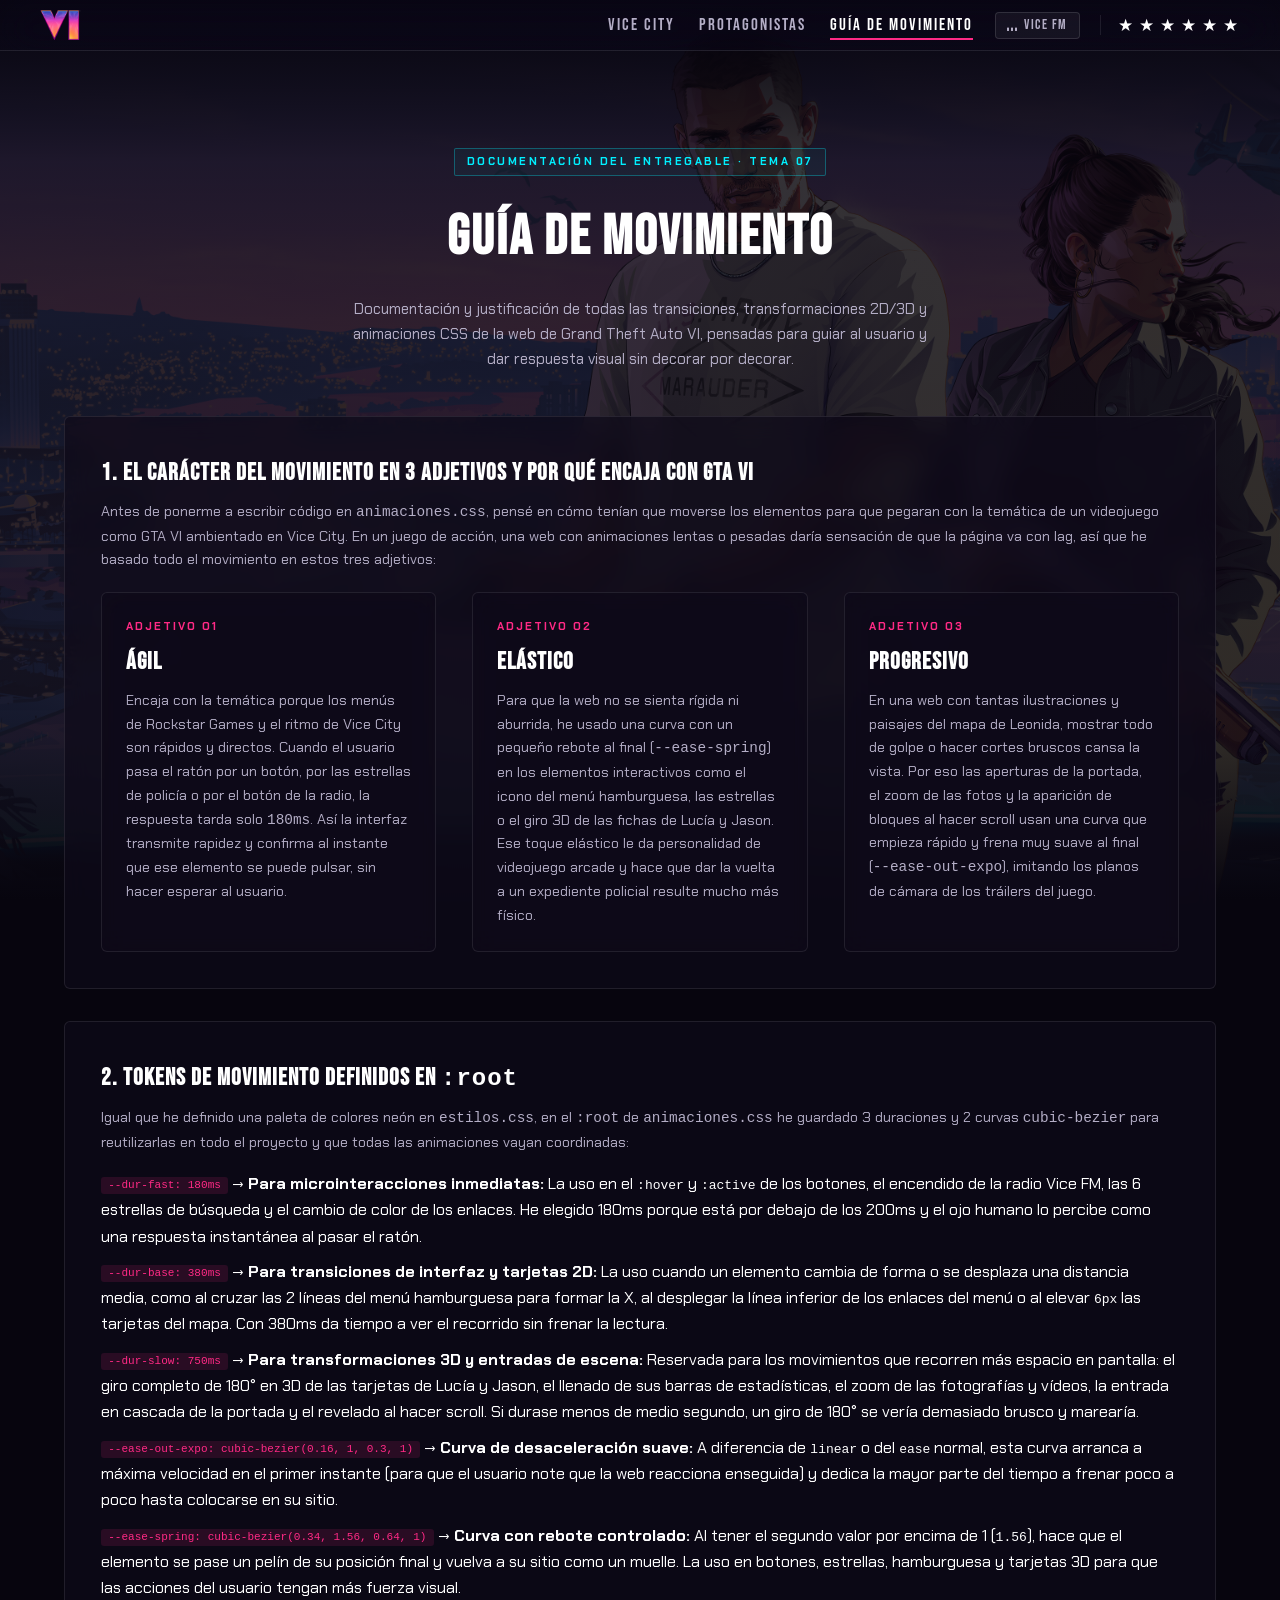
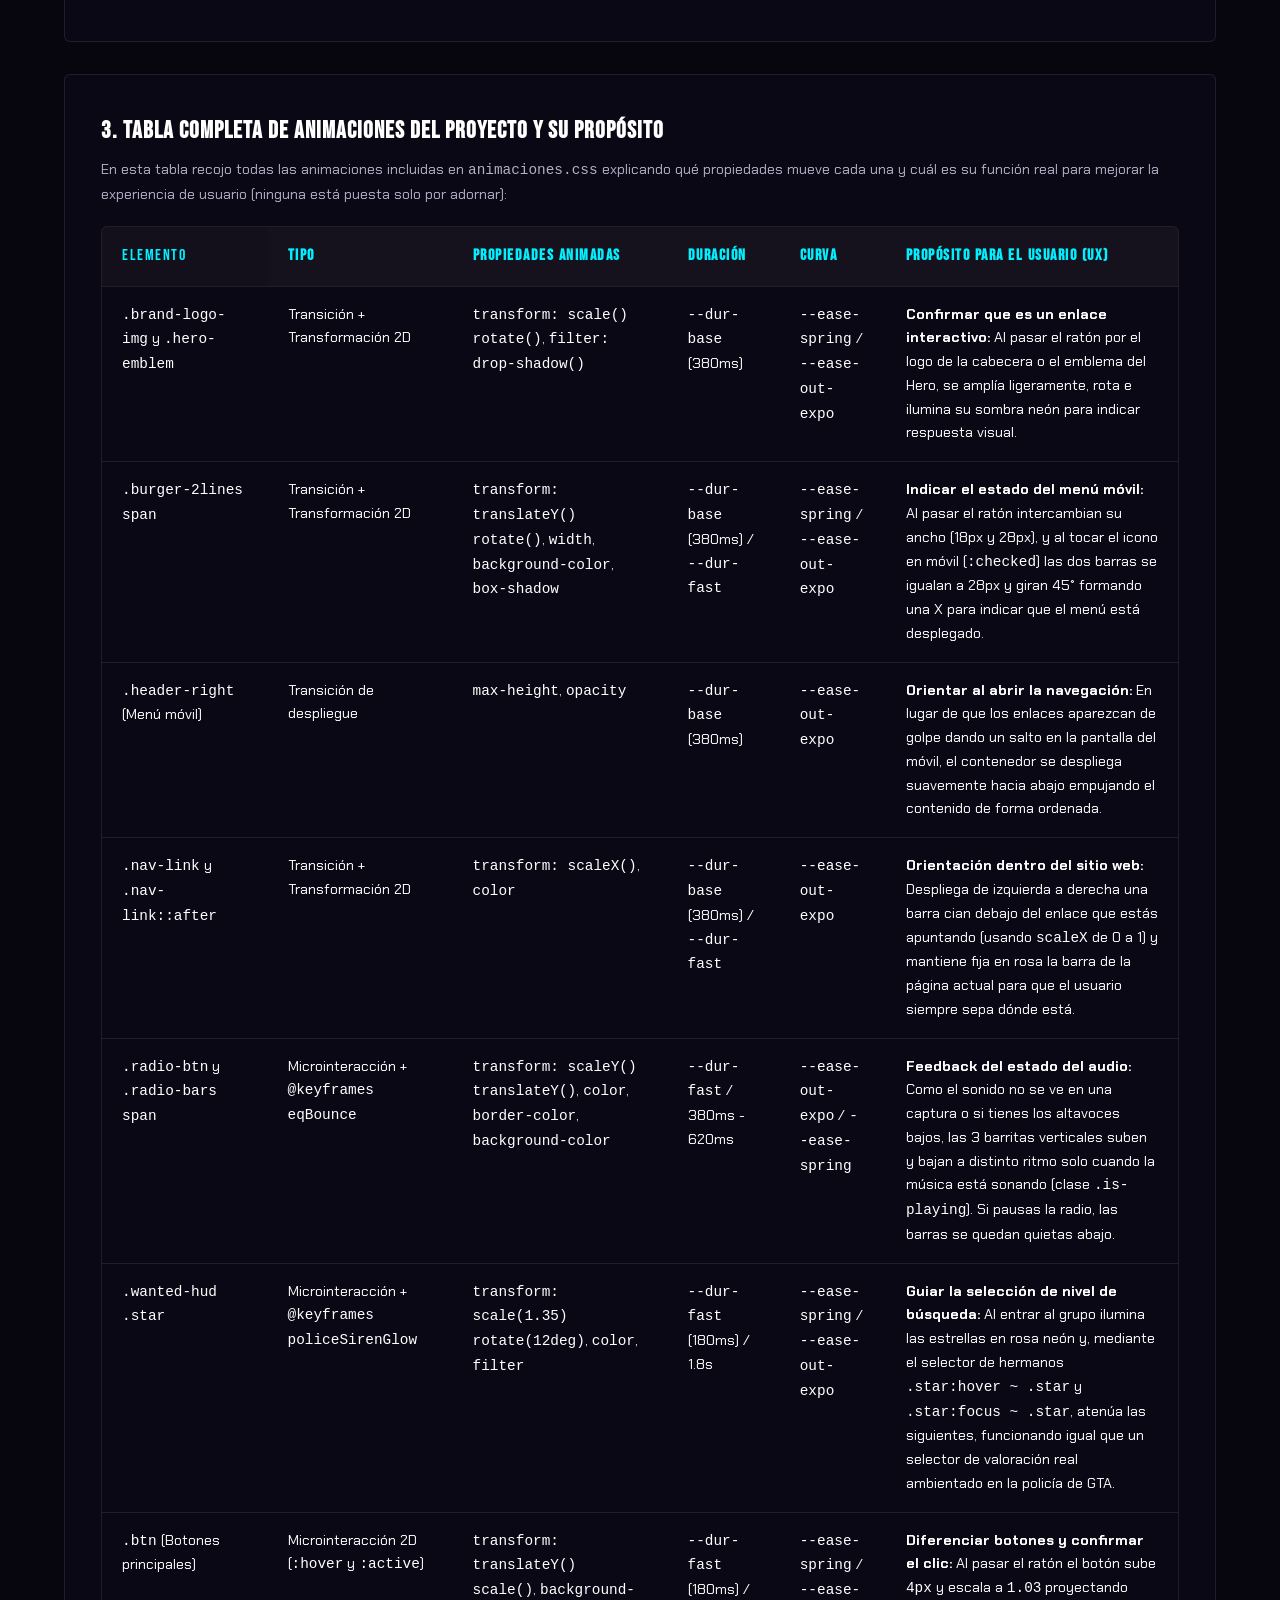
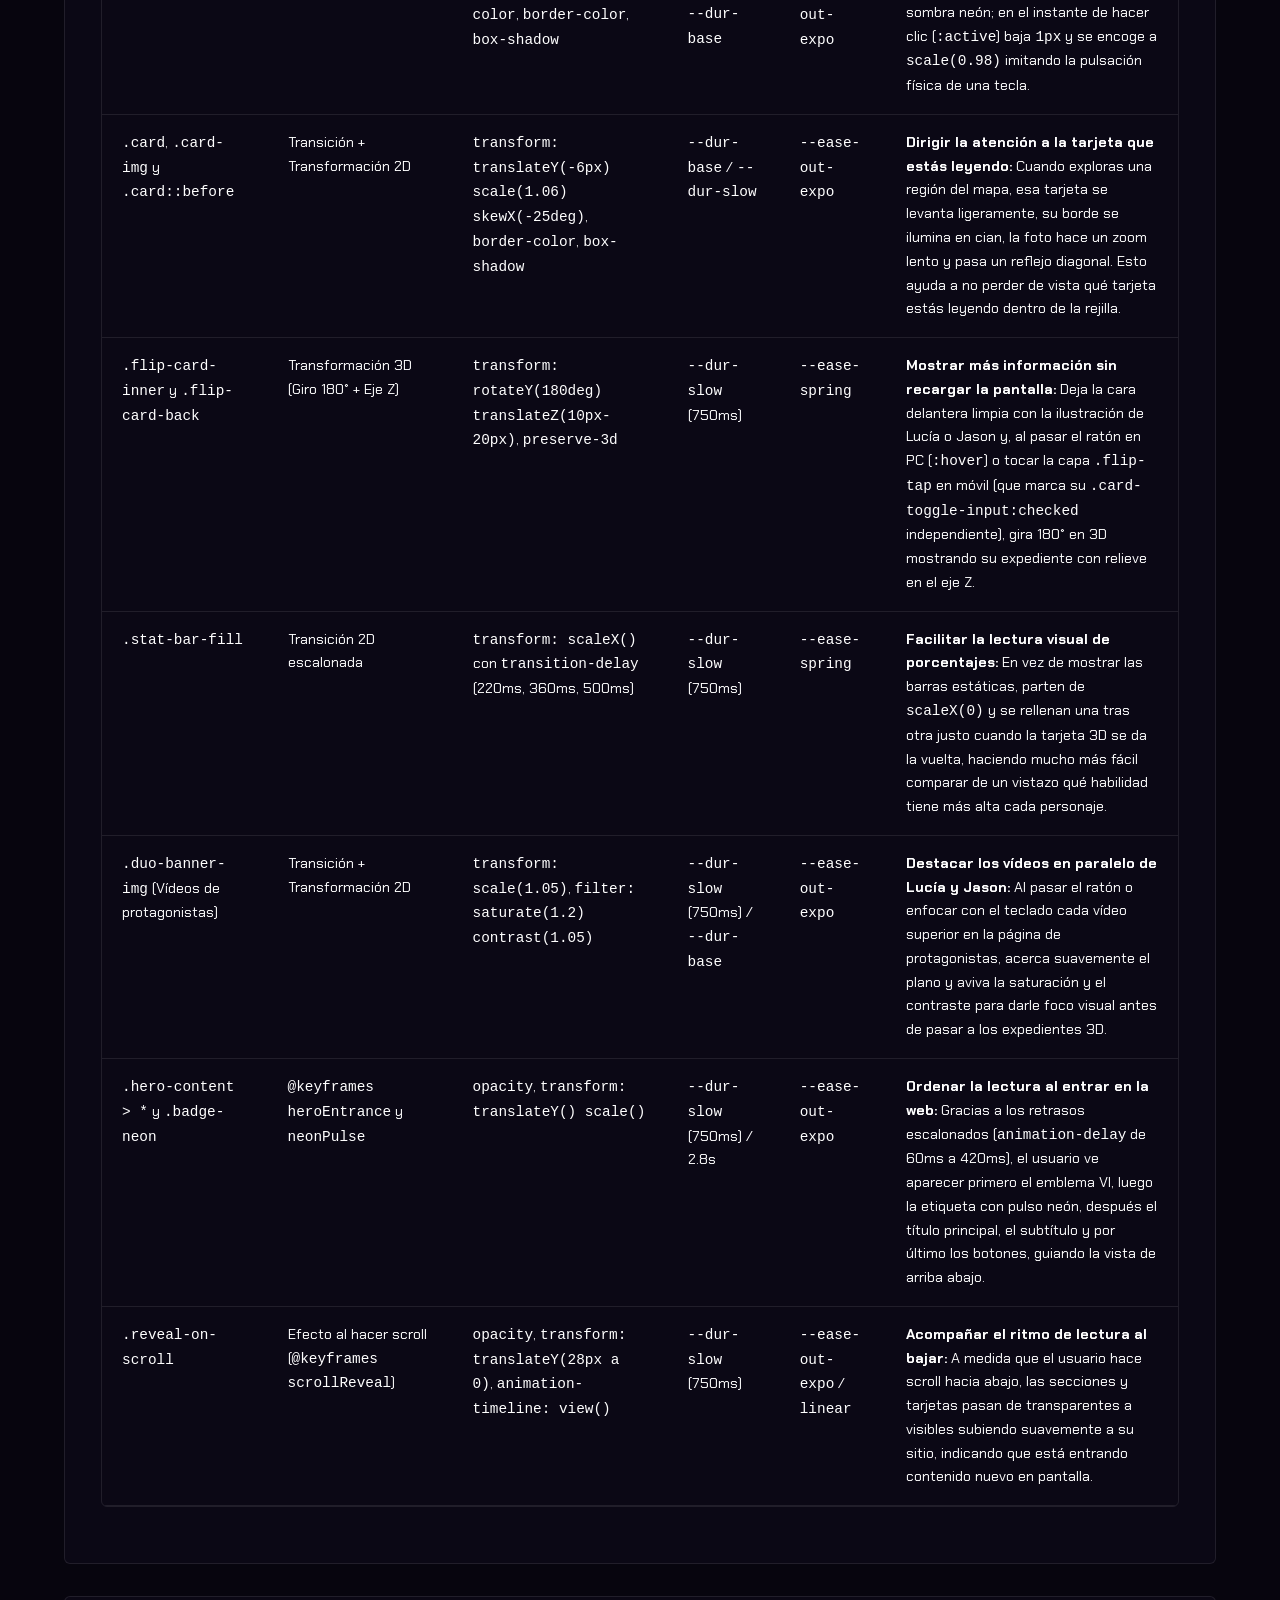
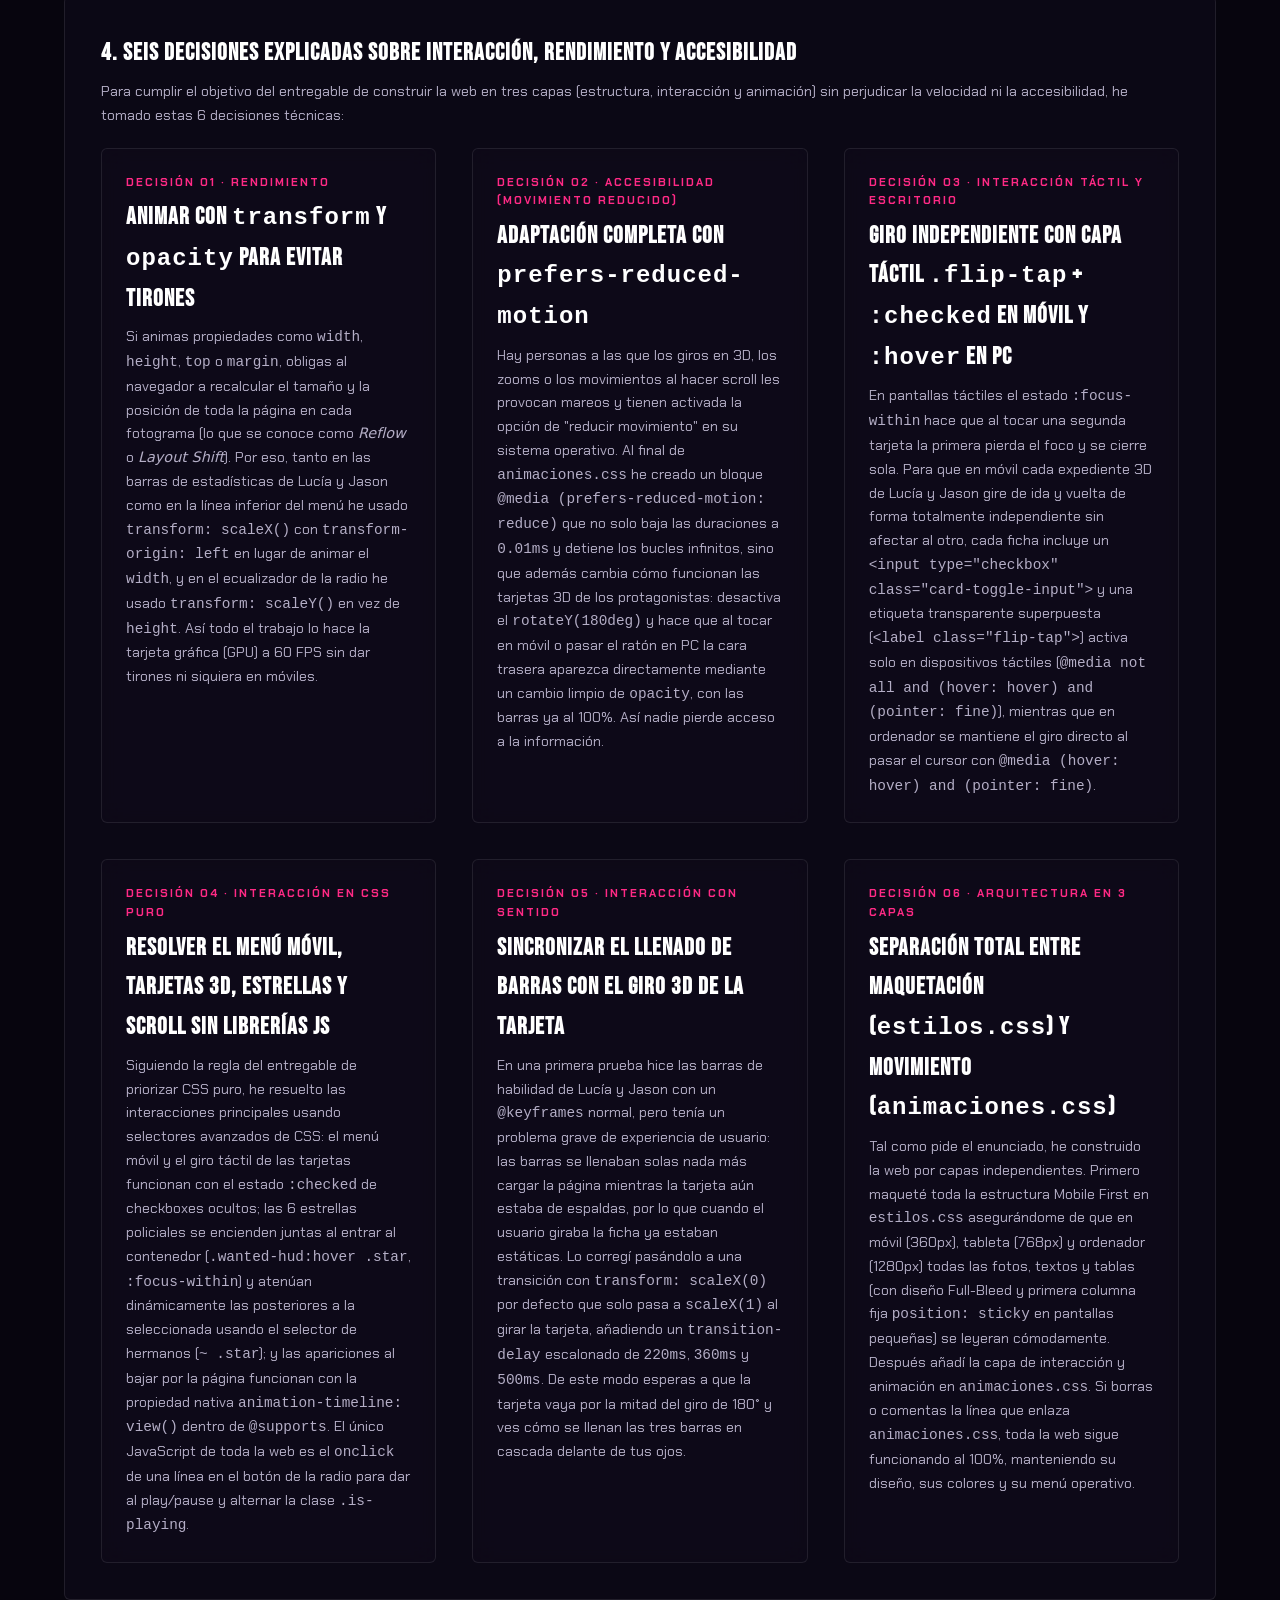
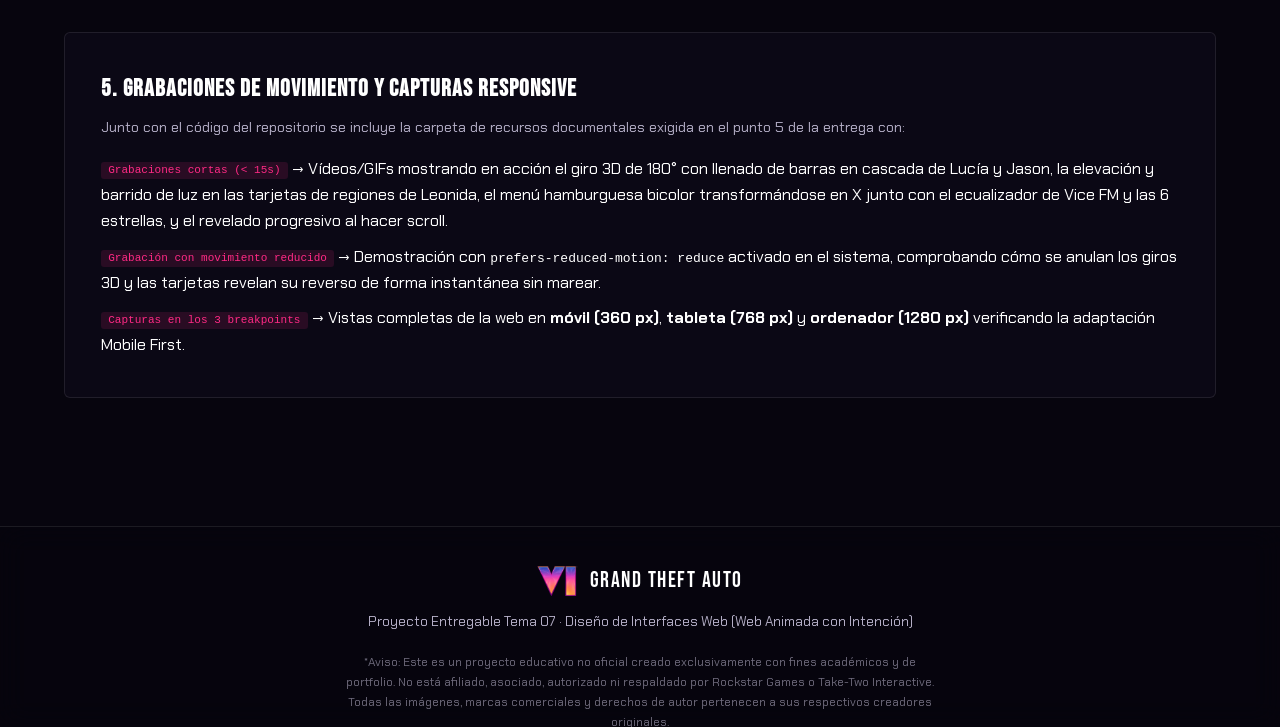
==== commit 1dec10b1: "Add files via upload" ====
--- a/movimiento.html
+++ b/movimiento.html
@@ -115,7 +115,7 @@
           <span class="code-pill">--dur-base: 380ms</span> → <strong>Para transiciones de interfaz y tarjetas 2D:</strong> La uso cuando un elemento cambia de forma o se desplaza una distancia media, como al cruzar las 2 líneas del menú hamburguesa para formar la X, al desplegar la línea inferior de los enlaces del menú o al elevar <code>6px</code> las tarjetas del mapa. Con 380ms da tiempo a ver el recorrido sin frenar la lectura.
         </li>
         <li>
-          <span class="code-pill">--dur-slow: 750ms</span> → <strong>Para transformaciones 3D y entradas de escena:</strong> Reservada para los movimientos que recorren más espacio en pantalla: el giro completo de 180° en 3D de las tarjetas de Lucía y Jason, el llenado de sus barras de estadísticas, el zoom de las fotografías, la entrada en cascada de la portada y el revelado al hacer scroll. Si durase menos de medio segundo, un giro de 180° se vería demasiado brusco y marearía.
+          <span class="code-pill">--dur-slow: 750ms</span> → <strong>Para transformaciones 3D y entradas de escena:</strong> Reservada para los movimientos que recorren más espacio en pantalla: el giro completo de 180° en 3D de las tarjetas de Lucía y Jason, el llenado de sus barras de estadísticas, el zoom de las fotografías y vídeos, la entrada en cascada de la portada y el revelado al hacer scroll. Si durase menos de medio segundo, un giro de 180° se vería demasiado brusco y marearía.
         </li>
         <li>
           <span class="code-pill">--ease-out-expo: cubic-bezier(0.16, 1, 0.3, 1)</span> → <strong>Curva de desaceleración suave:</strong> A diferencia de <code>linear</code> o del <code>ease</code> normal, esta curva arranca a máxima velocidad en el primer instante (para que el usuario note que la web reacciona enseguida) y dedica la mayor parte del tiempo a frenar poco a poco hasta colocarse en su sitio.
@@ -151,15 +151,15 @@
               <td><code>transform: scale() rotate()</code>, <code>filter: drop-shadow()</code></td>
               <td><code>--dur-base</code> (380ms)</td>
               <td><code>--ease-spring</code> / <code>--ease-out-expo</code></td>
-              <td><strong>Confirmar que es un enlace interactivo:</strong> Al pasar el ratón por el logo de la cabecera, se amplía un poco e ilumina su sombra neón para indicar al usuario que puede pulsarlo para volver a la página de inicio.</td>
+              <td><strong>Confirmar que es un enlace interactivo:</strong> Al pasar el ratón por el logo de la cabecera o el emblema del Hero, se amplía ligeramente, rota e ilumina su sombra neón para indicar respuesta visual.</td>
             </tr>
             <tr>
               <td><code>.burger-2lines span</code></td>
               <td>Transición + Transformación 2D</td>
-              <td><code>transform: translateY() rotate()</code>, <code>width</code>, <code>box-shadow</code></td>
-              <td><code>--dur-base</code> (380ms)</td>
-              <td><code>--ease-spring</code></td>
-              <td><strong>Indicar el estado del menú móvil:</strong> Cuando el usuario toca el icono en móvil (<code>:checked</code>), las dos barras horizontales se igualan en tamaño y giran 45° formando una X. Así el usuario entiende de un vistazo que el menú está abierto y que tocando esa misma X se vuelve a cerrar.</td>
+              <td><code>transform: translateY() rotate()</code>, <code>width</code>, <code>background-color</code>, <code>box-shadow</code></td>
+              <td><code>--dur-base</code> (380ms) / <code>--dur-fast</code></td>
+              <td><code>--ease-spring</code> / <code>--ease-out-expo</code></td>
+              <td><strong>Indicar el estado del menú móvil:</strong> Al pasar el ratón intercambian su ancho (18px y 28px), y al tocar el icono en móvil (<code>:checked</code>) las dos barras se igualan a 28px y giran 45° formando una X para indicar que el menú está desplegado.</td>
             </tr>
             <tr>
               <td><code>.header-right</code> (Menú móvil)</td>
@@ -173,16 +173,16 @@
               <td><code>.nav-link</code> y <code>.nav-link::after</code></td>
               <td>Transición + Transformación 2D</td>
               <td><code>transform: scaleX()</code>, <code>color</code></td>
-              <td><code>--dur-base</code> (380ms)</td>
+              <td><code>--dur-base</code> (380ms) / <code>--dur-fast</code></td>
               <td><code>--ease-out-expo</code></td>
               <td><strong>Orientación dentro del sitio web:</strong> Despliega de izquierda a derecha una barra cian debajo del enlace que estás apuntando (usando <code>scaleX</code> de 0 a 1) y mantiene fija en rosa la barra de la página actual para que el usuario siempre sepa dónde está.</td>
             </tr>
             <tr>
               <td><code>.radio-btn</code> y <code>.radio-bars span</code></td>
               <td>Microinteracción + <code>@keyframes eqBounce</code></td>
-              <td><code>transform: scaleY() translateY()</code>, <code>color</code>, <code>border-color</code></td>
+              <td><code>transform: scaleY() translateY()</code>, <code>color</code>, <code>border-color</code>, <code>background-color</code></td>
               <td><code>--dur-fast</code> / 380ms - 620ms</td>
-              <td><code>--ease-out-expo</code></td>
+              <td><code>--ease-out-expo</code> / <code>--ease-spring</code></td>
               <td><strong>Feedback del estado del audio:</strong> Como el sonido no se ve en una captura o si tienes los altavoces bajos, las 3 barritas verticales suben y bajan a distinto ritmo solo cuando la música está sonando (clase <code>.is-playing</code>). Si pausas la radio, las barras se quedan quietas abajo.</td>
             </tr>
             <tr>
@@ -191,15 +191,15 @@
               <td><code>transform: scale(1.35) rotate(12deg)</code>, <code>color</code>, <code>filter</code></td>
               <td><code>--dur-fast</code> (180ms) / 1.8s</td>
               <td><code>--ease-spring</code> / <code>--ease-out-expo</code></td>
-              <td><strong>Guiar la selección de nivel de búsqueda:</strong> Usando el selector de hermanos <code>.star:hover ~ .star</code> y <code>.star:focus ~ .star</code>, ilumina en rosa todas las estrellas desde la primera hasta la seleccionada y apaga las siguientes, funcionando igual que un selector de valoración real pero ambientado en la policía de GTA.</td>
+              <td><strong>Guiar la selección de nivel de búsqueda:</strong> Al entrar al grupo ilumina las estrellas en rosa neón y, mediante el selector de hermanos <code>.star:hover ~ .star</code> y <code>.star:focus ~ .star</code>, atenúa las siguientes, funcionando igual que un selector de valoración real ambientado en la policía de GTA.</td>
             </tr>
             <tr>
               <td><code>.btn</code> (Botones principales)</td>
               <td>Microinteracción 2D (<code>:hover</code> y <code>:active</code>)</td>
-              <td><code>transform: translateY() scale()</code>, <code>box-shadow</code>, <code>border-color</code></td>
-              <td><code>--dur-fast</code> (180ms)</td>
-              <td><code>--ease-spring</code></td>
-              <td><strong>Diferenciar botones y confirmar el clic:</strong> Al pasar el ratón el botón sube <code>4px</code> y proyecta sombra neón para invitar a pulsarlo; en el instante de hacer clic (<code>:active</code>) baja <code>1px</code> y se encoge a <code>scale(0.98)</code> imitando la pulsación física de una tecla.</td>
+              <td><code>transform: translateY() scale()</code>, <code>background-color</code>, <code>border-color</code>, <code>box-shadow</code></td>
+              <td><code>--dur-fast</code> (180ms) / <code>--dur-base</code></td>
+              <td><code>--ease-spring</code> / <code>--ease-out-expo</code></td>
+              <td><strong>Diferenciar botones y confirmar el clic:</strong> Al pasar el ratón el botón sube <code>4px</code> y escala a <code>1.03</code> proyectando sombra neón; en el instante de hacer clic (<code>:active</code>) baja <code>1px</code> y se encoge a <code>scale(0.98)</code> imitando la pulsación física de una tecla.</td>
             </tr>
             <tr>
               <td><code>.card</code>, <code>.card-img</code> y <code>.card::before</code></td>
@@ -207,7 +207,7 @@
               <td><code>transform: translateY(-6px) scale(1.06) skewX(-25deg)</code>, <code>border-color</code>, <code>box-shadow</code></td>
               <td><code>--dur-base</code> / <code>--dur-slow</code></td>
               <td><code>--ease-out-expo</code></td>
-              <td><strong>Dirigir la atención a la tarjeta que estás leyendo:</strong> Cuando exploras una región del mapa, esa tarjeta se levanta ligeramente, su borde se ilumina en cian, la foto hace un zoom lento y pasa un reflejo diagonal. Esto ayuda a no perder de vista qué tarjeta estás leyendo dentro de una rejilla de 3 columnas.</td>
+              <td><strong>Dirigir la atención a la tarjeta que estás leyendo:</strong> Cuando exploras una región del mapa, esa tarjeta se levanta ligeramente, su borde se ilumina en cian, la foto hace un zoom lento y pasa un reflejo diagonal. Esto ayuda a no perder de vista qué tarjeta estás leyendo dentro de la rejilla.</td>
             </tr>
             <tr>
               <td><code>.flip-card-inner</code> y <code>.flip-card-back</code></td>
@@ -215,7 +215,7 @@
               <td><code>transform: rotateY(180deg) translateZ(10px-20px)</code>, <code>preserve-3d</code></td>
               <td><code>--dur-slow</code> (750ms)</td>
               <td><code>--ease-spring</code></td>
-              <td><strong>Mostrar más información sin recargar la pantalla:</strong> Permite dejar la cara delantera limpia con la ilustración grande de Lucía o Jason y, al pasar el ratón en ordenador (<code>:hover</code>) o tocar cada tarjeta de forma independiente en móvil (<code>.card-toggle-input:checked</code>), gira 180° en 3D para descubrir su historia y estadísticas policiales con relieve en el eje Z.</td>
+              <td><strong>Mostrar más información sin recargar la pantalla:</strong> Deja la cara delantera limpia con la ilustración de Lucía o Jason y, al pasar el ratón en PC (<code>:hover</code>) o tocar la capa <code>.flip-tap</code> en móvil (que marca su <code>.card-toggle-input:checked</code> independiente), gira 180° en 3D mostrando su expediente con relieve en el eje Z.</td>
             </tr>
             <tr>
               <td><code>.stat-bar-fill</code></td>
@@ -226,12 +226,12 @@
               <td><strong>Facilitar la lectura visual de porcentajes:</strong> En vez de mostrar las barras estáticas, parten de <code>scaleX(0)</code> y se rellenan una tras otra justo cuando la tarjeta 3D se da la vuelta, haciendo mucho más fácil comparar de un vistazo qué habilidad tiene más alta cada personaje.</td>
             </tr>
             <tr>
-              <td><code>.duo-banner-img</code></td>
-              <td>Transición + Transformación 2D</td>
-              <td><code>transform: scale(1.05)</code>, <code>filter: saturate() contrast()</code></td>
-              <td><code>--dur-slow</code> (750ms)</td>
-              <td><code>--ease-out-expo</code></td>
-              <td><strong>Destacar el bloque principal de protagonistas:</strong> Al pasar por el banner panorámico de Jason y Lucía, acerca suavemente el plano y aviva los colores para darle protagonismo visual antes de bajar a las fichas individuales.</td>
+              <td><code>.duo-banner-img</code> (Vídeos de protagonistas)</td>
+              <td>Transición + Transformación 2D</td>
+              <td><code>transform: scale(1.05)</code>, <code>filter: saturate(1.2) contrast(1.05)</code></td>
+              <td><code>--dur-slow</code> (750ms) / <code>--dur-base</code></td>
+              <td><code>--ease-out-expo</code></td>
+              <td><strong>Destacar los vídeos en paralelo de Lucía y Jason:</strong> Al pasar el ratón o enfocar con el teclado cada vídeo superior en la página de protagonistas, acerca suavemente el plano y aviva la saturación y el contraste para darle foco visual antes de pasar a los expedientes 3D.</td>
             </tr>
             <tr>
               <td><code>.hero-content > *</code> y <code>.badge-neon</code></td>
@@ -239,14 +239,14 @@
               <td><code>opacity</code>, <code>transform: translateY() scale()</code></td>
               <td><code>--dur-slow</code> (750ms) / 2.8s</td>
               <td><code>--ease-out-expo</code></td>
-              <td><strong>Ordenar la lectura al entrar en la web:</strong> Gracias a los retrasos escalonados (<code>animation-delay</code> de 60ms a 420ms), el usuario ve aparecer primero el emblema VI, luego la etiqueta, después el título principal y por último los botones, guiando la vista de arriba abajo sin agobiar.</td>
+              <td><strong>Ordenar la lectura al entrar en la web:</strong> Gracias a los retrasos escalonados (<code>animation-delay</code> de 60ms a 420ms), el usuario ve aparecer primero el emblema VI, luego la etiqueta con pulso neón, después el título principal, el subtítulo y por último los botones, guiando la vista de arriba abajo.</td>
             </tr>
             <tr>
               <td><code>.reveal-on-scroll</code></td>
               <td>Efecto al hacer scroll (<code>@keyframes scrollReveal</code>)</td>
               <td><code>opacity</code>, <code>transform: translateY(28px a 0)</code>, <code>animation-timeline: view()</code></td>
               <td><code>--dur-slow</code> (750ms)</td>
-              <td><code>--ease-out-expo</code></td>
+              <td><code>--ease-out-expo</code> / <code>linear</code></td>
               <td><strong>Acompañar el ritmo de lectura al bajar:</strong> A medida que el usuario hace scroll hacia abajo, las secciones y tarjetas pasan de transparentes a visibles subiendo suavemente a su sitio, indicando que está entrando contenido nuevo en pantalla.</td>
             </tr>
           </tbody>
@@ -274,15 +274,15 @@
           <span class="card-tag">Decisión 02 · Accesibilidad (Movimiento Reducido)</span>
           <h3 class="card-title">Adaptación completa con <code>prefers-reduced-motion</code></h3>
           <p class="card-text">
-            Hay personas a las que los giros en 3D, los zooms o los movimientos al hacer scroll les provocan mareos y tienen activada la opción de "reducir movimiento" en su sistema operativo. Al final de <code>animaciones.css</code> he creado un bloque <code>@media (prefers-reduced-motion: reduce)</code> que no solo baja las duraciones a <code>0.01ms</code> y detiene los bucles infinitos, sino que además cambia cómo funcionan las tarjetas 3D de los protagonistas: desactiva el <code>rotateY(180deg)</code> y hace que al tocar o pasar el ratón la cara trasera aparezca directamente mediante un cambio limpio de <code>opacity</code>, con las barras ya al 100%. Así nadie pierde acceso a la información.
+            Hay personas a las que los giros en 3D, los zooms o los movimientos al hacer scroll les provocan mareos y tienen activada la opción de "reducir movimiento" en su sistema operativo. Al final de <code>animaciones.css</code> he creado un bloque <code>@media (prefers-reduced-motion: reduce)</code> que no solo baja las duraciones a <code>0.01ms</code> y detiene los bucles infinitos, sino que además cambia cómo funcionan las tarjetas 3D de los protagonistas: desactiva el <code>rotateY(180deg)</code> y hace que al tocar en móvil o pasar el ratón en PC la cara trasera aparezca directamente mediante un cambio limpio de <code>opacity</code>, con las barras ya al 100%. Así nadie pierde acceso a la información.
           </p>
         </div></article>
 
         <article class="card"><div class="card-body">
           <span class="card-tag">Decisión 03 · Interacción Táctil y Escritorio</span>
-          <h3 class="card-title">Control independiente con <code>:checked</code> en móvil y <code>:hover</code> en PC</h3>
-          <p class="card-text">
-            En pantallas táctiles el estado <code>:focus-within</code> hace que al tocar una segunda tarjeta la primera pierda el foco y se gire sola. Para que en móvil cada expediente 3D de Lucía y Jason gire de ida y vuelta de forma totalmente independiente sin afectar al otro, he empleado un <code>&lt;input type="checkbox" class="card-toggle-input"&gt;</code> asociado a un <code>&lt;label class="flip-card-inner"&gt;</code>, manteniendo el giro automático al pasar el ratón en ordenador mediante <code>@media (hover: hover) and (pointer: fine)</code>.
+          <h3 class="card-title">Giro independiente con capa táctil <code>.flip-tap</code> + <code>:checked</code> en móvil y <code>:hover</code> en PC</h3>
+          <p class="card-text">
+            En pantallas táctiles el estado <code>:focus-within</code> hace que al tocar una segunda tarjeta la primera pierda el foco y se cierre sola. Para que en móvil cada expediente 3D de Lucía y Jason gire de ida y vuelta de forma totalmente independiente sin afectar al otro, cada ficha incluye un <code>&lt;input type="checkbox" class="card-toggle-input"&gt;</code> y una etiqueta transparente superpuesta (<code>&lt;label class="flip-tap"&gt;</code>) activa solo en dispositivos táctiles (<code>@media not all and (hover: hover) and (pointer: fine)</code>), mientras que en ordenador se mantiene el giro directo al pasar el cursor con <code>@media (hover: hover) and (pointer: fine)</code>.
           </p>
         </div></article>
 
@@ -290,7 +290,7 @@
           <span class="card-tag">Decisión 04 · Interacción en CSS Puro</span>
           <h3 class="card-title">Resolver el menú móvil, tarjetas 3D, estrellas y scroll sin librerías JS</h3>
           <p class="card-text">
-            Siguiendo la regla del entregable de priorizar CSS puro, he resuelto las interacciones principales usando selectores avanzados de CSS: el menú móvil y el giro táctil de las tarjetas funcionan con el estado <code>:checked</code> de checkboxes ocultos; las 6 estrellas policiales se encienden y apagan dinámicamente combinando <code>:hover</code> y <code>:focus</code> con el selector de hermanos posteriores (<code>~ .star</code>); y las apariciones al bajar por la página funcionan con la propiedad nativa <code>animation-timeline: view()</code> dentro de <code>@supports</code>. El único JavaScript de toda la web es el <code>onclick</code> de una línea en el botón de la radio para dar al play/pause y alternar la clase <code>.is-playing</code>.
+            Siguiendo la regla del entregable de priorizar CSS puro, he resuelto las interacciones principales usando selectores avanzados de CSS: el menú móvil y el giro táctil de las tarjetas funcionan con el estado <code>:checked</code> de checkboxes ocultos; las 6 estrellas policiales se encienden juntas al entrar al contenedor (<code>.wanted-hud:hover .star</code>, <code>:focus-within</code>) y atenúan dinámicamente las posteriores a la seleccionada usando el selector de hermanos (<code>~ .star</code>); y las apariciones al bajar por la página funcionan con la propiedad nativa <code>animation-timeline: view()</code> dentro de <code>@supports</code>. El único JavaScript de toda la web es el <code>onclick</code> de una línea en el botón de la radio para dar al play/pause y alternar la clase <code>.is-playing</code>.
           </p>
         </div></article>
 
@@ -306,7 +306,7 @@
           <span class="card-tag">Decisión 06 · Arquitectura en 3 Capas</span>
           <h3 class="card-title">Separación total entre maquetación (<code>estilos.css</code>) y movimiento (<code>animaciones.css</code>)</h3>
           <p class="card-text">
-            Tal como pide el enunciado, he construido la web por capas independientes. Primero maqueté toda la estructura Mobile First en <code>estilos.css</code> asegurándome de que en móvil (360px), tableta (768px) y ordenador (1280px) todas las fotos, textos y tablas (con primera columna fija <code>position: sticky</code> en pantallas pequeñas) se leyeran cómodamente. Después añadí la capa de interacción y animación en <code>animaciones.css</code>. Si borras o comentas la línea que enlaza <code>animaciones.css</code>, toda la web sigue funcionando al 100%, manteniendo su diseño, sus colores y su menú operativo.
+            Tal como pide el enunciado, he construido la web por capas independientes. Primero maqueté toda la estructura Mobile First en <code>estilos.css</code> asegurándome de que en móvil (360px), tableta (768px) y ordenador (1280px) todas las fotos, textos y tablas (con diseño Full-Bleed y primera columna fija <code>position: sticky</code> en pantallas pequeñas) se leyeran cómodamente. Después añadí la capa de interacción y animación en <code>animaciones.css</code>. Si borras o comentas la línea que enlaza <code>animaciones.css</code>, toda la web sigue funcionando al 100%, manteniendo su diseño, sus colores y su menú operativo.
           </p>
         </div></article>
       </div>
@@ -331,7 +331,7 @@
     <div class="footer-inner">
       <a href="index.html" class="brand-logo">
         <img class="brand-logo-img" src="img/logo.png" width="40" height="40" alt="Logotipo oficial GTA VI">
-        <span class="brand-logo-text">GRAND THEFT AUTO <span class="vi-accent">VI</span></span>
+        <span class="brand-logo-text">GRAND THEFT AUTO </span>
       </a>
       <p>Proyecto Entregable Tema 07 · Diseño de Interfaces Web (Web Animada con Intención)</p>
       <p style="font-size: 0.75rem; opacity: 0.6; margin-top: 0.5rem; max-width: 600px;">
--- a/estilos/animaciones.css
+++ b/estilos/animaciones.css
@@ -1,444 +1,440 @@
-/* ==========================================================================
-   SISTEMA DE MOVIMIENTO, TRANSICIONES Y ANIMACIONES (100% CSS PURO) - GTA VI
-   ========================================================================== */
-
-:root {
-  /* Es mi caja de variables (tokens). Aquí guardo los 3 tiempos (fast, base, slow) 
-     y las 2 curvas de velocidad para usarlas en todo el código y que todo se mueva al mismo ritmo. */
-  --dur-fast: 180ms;
-  --dur-base: 380ms;
-  --dur-slow: 750ms;
-
-  --ease-out-expo: cubic-bezier(0.16, 1, 0.3, 1);
-  --ease-spring: cubic-bezier(0.34, 1.56, 0.64, 1);
-}
-
-/* ==========================================================================
-   1. MICROINTERACCIONES EN EL LOGO, HAMBURGUESA BICOLOR, RADIO Y ESTRELLAS
-   ========================================================================== */
-
-/* Le doy un pequeño efecto elástico al logo. Al pasar el ratón, se hace un pelín 
-   más grande, gira un poco y se ilumina la sombra neón. */
-.brand-logo-img,
-.hero-emblem {
-  transition: 
-    transform var(--dur-base) var(--ease-spring),
-    filter var(--dur-base) var(--ease-out-expo);
-}
-
-.brand-logo:hover .brand-logo-img,
-.brand-logo:focus-visible .brand-logo-img {
-  transform: scale(1.12) rotate(-5deg);
-  filter: drop-shadow(0 0 12px rgba(255, 42, 133, 0.85));
-}
-
-.hero-emblem:hover {
-  transform: scale(1.08) rotate(2deg);
-  filter: drop-shadow(0 0 25px rgba(0, 240, 255, 0.75));
-}
-
-/* Es el menú hamburguesa del móvil. Hice que cuando el checkbox oculto se marca (:checked), 
-   las dos líneas cambien de color y roten 45 grados para formar una X perfecta. */
-.burger-2lines {
-  transition: transform var(--dur-fast) var(--ease-spring);
-}
-
-.burger-2lines span {
-  transform-origin: center;
-  transition: 
-    transform var(--dur-base) var(--ease-spring),
-    width var(--dur-base) var(--ease-out-expo),
-    background-color var(--dur-fast) var(--ease-out-expo),
-    box-shadow var(--dur-fast) var(--ease-out-expo);
-}
-
-.burger-2lines:hover .line-1 { width: 18px; }
-.burger-2lines:hover .line-2 { width: 28px; }
-
-.nav-toggle-input:checked + .burger-2lines .line-1 {
-  width: 28px;
-  transform: translateY(4.75px) rotate(45deg);
-  background: var(--neon-cyan);
-  box-shadow: 0 0 12px rgba(0, 240, 255, 0.85);
-}
-
-.nav-toggle-input:checked + .burger-2lines .line-2 {
-  width: 28px;
-  transform: translateY(-4.75px) rotate(-45deg);
-  background: var(--neon-pink);
-  box-shadow: 0 0 12px rgba(255, 42, 133, 0.85);
-}
-
-/* El contenedor del menú en móvil. En lugar de aparecer de golpe cortando la pantalla, 
-   le animo el max-height y la opacidad para que se despliegue suavemente hacia abajo. */
-.header-right {
-  transition: 
-    grid-template-rows var(--dur-base) var(--ease-out-expo),
-    opacity var(--dur-base) var(--ease-out-expo);
-}
-
-/* Las tres barritas de la radio. Usan un bucle infinito que las estira hacia arriba y abajo (scaleY) 
-   a distintas velocidades, pero solo funcionan si el botón tiene la clase activa (.is-playing). */
-@keyframes eqBounce {
-  0%, 100% { transform: scaleY(0.3); }
-  50% { transform: scaleY(1); }
-}
-
-/* El botón de Vice FM. Al pasar el ratón, lo subo 2 píxeles para que parezca que lo vas a pulsar. */
-.radio-btn {
-  transition: 
-    color var(--dur-fast) var(--ease-out-expo),
-    border-color var(--dur-fast) var(--ease-out-expo),
-    background-color var(--dur-fast) var(--ease-out-expo),
-    transform var(--dur-fast) var(--ease-spring);
-}
-
-.radio-btn:hover,
-.radio-btn:focus-visible {
-  transform: translateY(-2px);
-  color: var(--text-primary);
-  border-color: rgba(0, 240, 255, 0.5);
-}
-
-.radio-bars span {
-  transform-origin: bottom;
-  transform: scaleY(0.3);
-  transition: transform var(--dur-fast) var(--ease-out-expo);
-}
-
-.radio-btn.is-playing .radio-bars span:nth-child(1) { animation: eqBounce 0.52s var(--ease-out-expo) infinite; }
-.radio-btn.is-playing .radio-bars span:nth-child(2) { animation: eqBounce 0.38s var(--ease-out-expo) infinite 0.14s; }
-.radio-btn.is-playing .radio-bars span:nth-child(3) { animation: eqBounce 0.62s var(--ease-out-expo) infinite 0.24s; }
-
-/* Las estrellas de búsqueda. Les puse un latido fijo, y al apuntar con el ratón 
-   se agrandan y giran un poco para confirmar que las vas a seleccionar. */
-.star {
-  transition: 
-    transform var(--dur-fast) var(--ease-spring),
-    color var(--dur-fast) var(--ease-out-expo),
-    filter var(--dur-fast) var(--ease-out-expo);
-  animation: policeSirenGlow 1.8s var(--ease-out-expo) infinite;
-}
-
-.star:hover,
-.star:focus-visible {
-  transform: scale(1.35) rotate(12deg);
-}
-
-@keyframes policeSirenGlow {
-  0%, 100% { filter: drop-shadow(0 0 6px rgba(0, 240, 255, 0.55)); }
-  50% { filter: drop-shadow(0 0 8px rgba(255, 42, 133, 0.7)); }
-}
-
-/* Es la línea cian debajo de los enlaces del menú. La escondo poniéndole 
-   anchura cero (scaleX(0)) y, al hacer hover, se despliega de izquierda a derecha. */
-.nav-link {
-  transition: color var(--dur-fast) var(--ease-out-expo);
-}
-
-.nav-link::after {
-  content: '';
-  position: absolute;
-  bottom: 0;
-  left: 0;
-  width: 100%;
-  height: 1.5px;
-  background: var(--neon-cyan);
-  transform: scaleX(0);
-  transform-origin: left;
-  transition: transform var(--dur-base) var(--ease-out-expo);
-}
-
-.nav-link:hover::after,
-.nav-link:focus-visible::after {
-  transform: scaleX(1);
-}
-
-/* Al pasar el ratón, levanto los botones hacia arriba. El truco está en el estado :active: 
-   al hacer el clic real, los hundo (scale(0.98)) para que den la sensación de ser botones físicos reales. */
-.btn {
-  transition: 
-    transform var(--dur-fast) var(--ease-spring),
-    background-color var(--dur-base) var(--ease-out-expo),
-    border-color var(--dur-base) var(--ease-out-expo),
-    box-shadow var(--dur-base) var(--ease-out-expo);
-}
-
-.btn-primary:hover,
-.btn-primary:focus-visible {
-  transform: translateY(-4px) scale(1.03);
-  box-shadow: 0 10px 25px rgba(255, 42, 133, 0.55);
-}
-
-.btn-secondary:hover,
-.btn-secondary:focus-visible {
-  transform: translateY(-4px) scale(1.03);
-  border-color: var(--neon-cyan);
-  color: var(--neon-cyan);
-  box-shadow: 0 10px 25px rgba(0, 240, 255, 0.25);
-}
-
-.btn:active {
-  transform: translateY(1px) scale(0.98);
-}
-
-/* ==========================================================================
-   2. TRANSFORMACIONES 2D Y BARRIDO DE LUZ SUTIL EN TARJETAS DEL MAPA
-   ========================================================================== */
-
-/* Tarjetas del mapa. Al pasar el ratón, la tarjeta entera sube un poco 
-   y la foto del interior hace zoom lento. */
-.card {
-  transition: 
-    transform var(--dur-base) var(--ease-out-expo),
-    border-color var(--dur-base) var(--ease-out-expo),
-    box-shadow var(--dur-base) var(--ease-out-expo);
-}
-
-.card-img {
-  transition: transform var(--dur-slow) var(--ease-out-expo);
-}
-
-/* Un pseudo-elemento invisible que cruza la tarjeta del mapa en diagonal. 
-   Al hacer hover, se desplaza rapidísimo simulando el reflejo de un cristal. */
-.card::before {
-  content: '';
-  position: absolute;
-  top: 0;
-  left: -110%;
-  width: 55%;
-  height: 100%;
-  background: linear-gradient(90deg, transparent, rgba(255, 255, 255, 0.06), transparent);
-  transform: skewX(-25deg);
-  transition: transform var(--dur-slow) var(--ease-out-expo);
-  z-index: 2;
-  pointer-events: none;
-}
-
-.card:hover,
-.card:focus-within {
-  transform: translateY(-6px);
-  border-color: rgba(0, 240, 255, 0.45);
-  box-shadow: 0 12px 30px rgba(0, 0, 0, 0.5);
-}
-
-.card:hover .card-img,
-.card:focus-within .card-img {
-  transform: scale(1.06);
-}
-
-.card:hover::before,
-.card:focus-within::before {
-  transform: skewX(-25deg) translateX(380%);
-}
-
-/* ==========================================================================
-   3. GIRO 3D DE 180° + RELIEVE PARALLAX CALIBRADO + BARRAS EN CASCADA
-   ========================================================================== */
-
-/* Checkbox oculto para que cada tarjeta gire de forma independiente al tocar en móvil */
-.card-toggle-input {
-  position: absolute;
-  opacity: 0;
-  width: 0;
-  height: 0;
-  pointer-events: none;
-}
-
-/* Es la capa transparente que pongo encima de la tarjeta para detectar el toque en móvil.
-   Al pulsarla, marca el checkbox de su tarjeta y esa tarjeta gira (la otra no se toca). */
-.flip-tap {
-  display: none;
-}
-
-/* Solo en móvil/tablet (pantallas táctiles): activo la capa y coloco la tarjeta como referencia */
-@media not all and (hover: hover) and (pointer: fine) {
-  .flip-card-3d {
-    position: relative;
-  }
-
-  .flip-tap {
-    display: block;
-    position: absolute;
-    inset: 0;
-    z-index: 10;
-    cursor: pointer;
-    -webkit-tap-highlight-color: transparent;
-  }
-}
-
-.flip-card-inner {
-  transition: transform var(--dur-slow) var(--ease-spring);
-  cursor: pointer;
-  user-select: none;
-  -webkit-user-select: none;
-}
-
-/* Toque en móvil: gira solo la tarjeta pulsada (ida y vuelta), sin afectar a la otra */
-.card-toggle-input:checked ~ .flip-card-inner {
-  transform: rotateY(180deg);
-}
-
-/* Ratón en ordenador: mantiene el giro al pasar el cursor */
-@media (hover: hover) and (pointer: fine) {
-  .flip-card-3d:hover .flip-card-inner {
-    transform: rotateY(180deg);
-  }
-}
-
-.flip-card-back { transform-style: preserve-3d; }
-.back-header { transform: translateZ(18px); }
-.flip-card-back .card-text { transform: translateZ(12px); }
-.flip-card-back .stats-list { transform: translateZ(20px); }
-.back-footer-tag { transform: translateZ(10px); }
-
-/* Las barras de porcentaje de Lucía y Jason. Les pongo un retraso escalonado (transition-delay) 
-   para que se llenen una a una de izquierda a derecha justo cuando terminas de girar la tarjeta. */
-.stat-bar-fill {
-  transform-origin: left;
-  transform: scaleX(0);
-  transition: transform var(--dur-slow) var(--ease-spring);
-}
-
-.card-toggle-input:checked ~ .flip-card-inner .stat-bar-fill {
-  transform: scaleX(1);
-}
-
-.card-toggle-input:checked ~ .flip-card-inner .stat-item:nth-child(1) .stat-bar-fill { transition-delay: 220ms; }
-.card-toggle-input:checked ~ .flip-card-inner .stat-item:nth-child(2) .stat-bar-fill { transition-delay: 360ms; }
-.card-toggle-input:checked ~ .flip-card-inner .stat-item:nth-child(3) .stat-bar-fill { transition-delay: 500ms; }
-
-@media (hover: hover) and (pointer: fine) {
-  .flip-card-3d:hover .stat-bar-fill {
-    transform: scaleX(1);
-  }
-
-  .flip-card-3d:hover .stat-item:nth-child(1) .stat-bar-fill { transition-delay: 220ms; }
-  .flip-card-3d:hover .stat-item:nth-child(2) .stat-bar-fill { transition-delay: 360ms; }
-  .flip-card-3d:hover .stat-item:nth-child(3) .stat-bar-fill { transition-delay: 500ms; }
-}
-
-/* Los vídeos de los protagonistas. Solo les aplico un zoom pequeñito 
-   e ilumino los colores cuando pasas el ratón para darles más foco. */
-.duo-banner-img {
-  transition: 
-    transform var(--dur-slow) var(--ease-out-expo),
-    filter var(--dur-base) var(--ease-out-expo);
-}
-
-.duo-banner:hover .duo-banner-img,
-.duo-banner:focus-within .duo-banner-img {
-  transform: scale(1.05);
-  filter: saturate(1.2) contrast(1.05);
-}
-
-/* ==========================================================================
-   4. ANIMACIONES CON @KEYFRAMES (HERO Y PULSO NEÓN)
-   ========================================================================== */
-
-/* Es la cascada de la portada. Hago que el logo, el título y los botones 
-   vayan apareciendo de arriba a abajo uno tras otro al cargar la página. */
-@keyframes heroEntrance {
-  0% { opacity: 0; transform: translateY(22px); }
-  100% { opacity: 1; transform: translateY(0); }
-}
-
-.hero-content > * {
-  animation: heroEntrance var(--dur-slow) var(--ease-out-expo) both;
-}
-
-.hero-content > *:nth-child(1) { animation-delay: 60ms; }
-.hero-content > *:nth-child(2) { animation-delay: 150ms; }
-.hero-content > *:nth-child(3) { animation-delay: 240ms; }
-.hero-content > *:nth-child(4) { animation-delay: 330ms; }
-.hero-content > *:nth-child(5) { animation-delay: 420ms; }
-
-/* Un simple efecto de parpadeo infinito para las etiquetas pequeñas, 
-   que cambia un poco la opacidad y el tamaño. */
-@keyframes neonPulse {
-  0%, 100% { transform: scale(1); opacity: 1; }
-  50% { transform: scale(1.04); opacity: 0.78; }
-}
-
-.badge-neon {
-  animation: neonPulse 2.8s var(--ease-out-expo) infinite;
-}
-
-/* ==========================================================================
-   5. REVELADO PROGRESIVO AL HACER SCROLL (100% CSS PURO SIN JAVASCRIPT)
-   ========================================================================== */
-
-/* El efecto de ir mostrando cosas al bajar por la web. Empiezan transparentes 
-   y un poco más abajo, y suben a su sitio original a medida que haces scroll. */
-@keyframes scrollReveal {
-  0% { opacity: 0; transform: translateY(28px); }
-  100% { opacity: 1; transform: translateY(0); }
-}
-
-.reveal-on-scroll {
-  animation: scrollReveal var(--dur-slow) var(--ease-out-expo) forwards;
-}
-
-@supports (animation-timeline: view()) {
-  .reveal-on-scroll {
-    animation: scrollReveal linear forwards;
-    animation-timeline: view();
-    animation-range: entry 5% cover 22%;
-  }
-}
-
-/* ==========================================================================
-   6. ACCESIBILIDAD: MOVIMIENTO REDUCIDO (prefers-reduced-motion: reduce)
-   ========================================================================== */
-
-/* El modo accesibilidad. Si el usuario se marea fácil y tiene esto activado, 
-   pongo las duraciones a cero y anulo los giros 3D para que todo aparezca de golpe sin marear. */
-@media (prefers-reduced-motion: reduce) {
-  *,
-  *::before,
-  *::after {
-    animation-duration: 0.01ms !important;
-    animation-iteration-count: 1 !important;
-    transition-duration: 0.01ms !important;
-    scroll-behavior: auto !important;
-  }
-
-  .reveal-on-scroll {
-    opacity: 1 !important;
-    transform: none !important;
-    animation: none !important;
-  }
-
-  .flip-card-inner,
-  .card-toggle-input:checked ~ .flip-card-inner {
-    transform: none !important;
-  }
-
-  @media (hover: hover) and (pointer: fine) {
-    .flip-card-3d:hover .flip-card-inner {
-      transform: none !important;
-    }
-  }
-
-  .flip-card-back {
-    transform: none !important;
-    opacity: 0;
-    pointer-events: none;
-  }
-
-  .card-toggle-input:checked ~ .flip-card-inner .flip-card-back {
-    opacity: 1;
-    pointer-events: auto;
-  }
-
-  @media (hover: hover) and (pointer: fine) {
-    .flip-card-3d:hover .flip-card-back {
-      opacity: 1;
-      pointer-events: auto;
-    }
-  }
-
-  .stat-bar-fill {
-    transform: scaleX(1) !important;
-  }
+/* ==========================================================================
+   SISTEMA DE MOVIMIENTO, TRANSICIONES Y ANIMACIONES (100% CSS PURO) - GTA VI
+   ========================================================================== */
+
+:root {
+  /* Es mi caja de variables (tokens). Aquí guardo los 3 tiempos (fast, base, slow) 
+     y las 2 curvas de velocidad para usarlas en todo el código y que todo se mueva al mismo ritmo. */
+  --dur-fast: 180ms;
+  --dur-base: 380ms;
+  --dur-slow: 750ms;
+
+  --ease-out-expo: cubic-bezier(0.16, 1, 0.3, 1);
+  --ease-spring: cubic-bezier(0.34, 1.56, 0.64, 1);
+}
+
+/* ==========================================================================
+   1. MICROINTERACCIONES EN EL LOGO, HAMBURGUESA BICOLOR, RADIO Y ESTRELLAS
+   ========================================================================== */
+
+/* Le doy un pequeño efecto elástico al logo. Al pasar el ratón, se hace un pelín 
+   más grande, gira un poco y se ilumina la sombra neón. */
+.brand-logo-img,
+.hero-emblem {
+  transition: 
+    transform var(--dur-base) var(--ease-spring),
+    filter var(--dur-base) var(--ease-out-expo);
+}
+
+.brand-logo:hover .brand-logo-img,
+.brand-logo:focus-visible .brand-logo-img {
+  transform: scale(1.12) rotate(-5deg);
+  filter: drop-shadow(0 0 12px rgba(255, 42, 133, 0.85));
+}
+
+.hero-emblem:hover {
+  transform: scale(1.08) rotate(2deg);
+  filter: drop-shadow(0 0 25px rgba(0, 240, 255, 0.75));
+}
+
+/* Es el menú hamburguesa del móvil. Hice que cuando el checkbox oculto se marca (:checked), 
+   las dos líneas cambien de color y roten 45 grados para formar una X perfecta. */
+.burger-2lines {
+  transition: transform var(--dur-fast) var(--ease-spring);
+}
+
+.burger-2lines span {
+  transform-origin: center;
+  transition: 
+    transform var(--dur-base) var(--ease-spring),
+    width var(--dur-base) var(--ease-out-expo),
+    background-color var(--dur-fast) var(--ease-out-expo),
+    box-shadow var(--dur-fast) var(--ease-out-expo);
+}
+
+.burger-2lines:hover .line-1 { width: 18px; }
+.burger-2lines:hover .line-2 { width: 28px; }
+
+.nav-toggle-input:checked + .burger-2lines .line-1 {
+  width: 28px;
+  transform: translateY(4.75px) rotate(45deg);
+  background: var(--neon-cyan);
+  box-shadow: 0 0 12px rgba(0, 240, 255, 0.85);
+}
+
+.nav-toggle-input:checked + .burger-2lines .line-2 {
+  width: 28px;
+  transform: translateY(-4.75px) rotate(-45deg);
+  background: var(--neon-pink);
+  box-shadow: 0 0 12px rgba(255, 42, 133, 0.85);
+}
+
+/* El contenedor del menú en móvil. En lugar de aparecer de golpe cortando la pantalla, 
+   le animo el max-height y la opacidad para que se despliegue suavemente hacia abajo. */
+.header-right {
+  transition: 
+    grid-template-rows var(--dur-base) var(--ease-out-expo),
+    opacity var(--dur-base) var(--ease-out-expo);
+}
+
+/* Las tres barritas de la radio. Usan un bucle infinito que las estira hacia arriba y abajo (scaleY) 
+   a distintas velocidades, pero solo funcionan si el botón tiene la clase activa (.is-playing). */
+@keyframes eqBounce {
+  0%, 100% { transform: scaleY(0.3); }
+  50% { transform: scaleY(1); }
+}
+
+/* El botón de Vice FM. Al pasar el ratón, lo subo 2 píxeles para que parezca que lo vas a pulsar. */
+.radio-btn {
+  transition: 
+    color var(--dur-fast) var(--ease-out-expo),
+    border-color var(--dur-fast) var(--ease-out-expo),
+    background-color var(--dur-fast) var(--ease-out-expo),
+    transform var(--dur-fast) var(--ease-spring);
+}
+
+.radio-btn:hover,
+.radio-btn:focus-visible {
+  transform: translateY(-2px);
+  color: var(--text-primary);
+  border-color: rgba(0, 240, 255, 0.5);
+}
+
+.radio-bars span {
+  transform-origin: bottom;
+  transform: scaleY(0.3);
+  transition: transform var(--dur-fast) var(--ease-out-expo);
+}
+
+.radio-btn.is-playing .radio-bars span:nth-child(1) { animation: eqBounce 0.52s var(--ease-out-expo) infinite; }
+.radio-btn.is-playing .radio-bars span:nth-child(2) { animation: eqBounce 0.38s var(--ease-out-expo) infinite 0.14s; }
+.radio-btn.is-playing .radio-bars span:nth-child(3) { animation: eqBounce 0.62s var(--ease-out-expo) infinite 0.24s; }
+
+/* Las estrellas de búsqueda. Les puse un latido fijo, y al apuntar con el ratón 
+   se agrandan y giran un poco para confirmar que las vas a seleccionar. */
+.star {
+  transition: 
+    transform var(--dur-fast) var(--ease-spring),
+    color var(--dur-fast) var(--ease-out-expo),
+    filter var(--dur-fast) var(--ease-out-expo);
+  animation: policeSirenGlow 1.8s var(--ease-out-expo) infinite;
+}
+
+.star:hover,
+.star:focus-visible {
+  transform: scale(1.35) rotate(12deg);
+}
+
+@keyframes policeSirenGlow {
+  0%, 100% { filter: drop-shadow(0 0 6px rgba(0, 240, 255, 0.55)); }
+  50% { filter: drop-shadow(0 0 8px rgba(255, 42, 133, 0.7)); }
+}
+
+/* Es la línea cian debajo de los enlaces del menú. La escondo poniéndole 
+   anchura cero (scaleX(0)) y, al hacer hover, se despliega de izquierda a derecha. */
+.nav-link {
+  transition: color var(--dur-fast) var(--ease-out-expo);
+}
+
+.nav-link::after {
+  content: '';
+  position: absolute;
+  bottom: 0;
+  left: 0;
+  width: 100%;
+  height: 1.5px;
+  background: var(--neon-cyan);
+  transform: scaleX(0);
+  transform-origin: left;
+  transition: transform var(--dur-base) var(--ease-out-expo);
+}
+
+.nav-link:hover::after,
+.nav-link:focus-visible::after {
+  transform: scaleX(1);
+}
+
+/* Al pasar el ratón, levanto los botones hacia arriba. El truco está en el estado :active: 
+   al hacer el clic real, los hundo (scale(0.98)) para que den la sensación de ser botones físicos reales. */
+.btn {
+  transition: 
+    transform var(--dur-fast) var(--ease-spring),
+    background-color var(--dur-base) var(--ease-out-expo),
+    border-color var(--dur-base) var(--ease-out-expo),
+    box-shadow var(--dur-base) var(--ease-out-expo);
+}
+
+.btn-primary:hover,
+.btn-primary:focus-visible {
+  transform: translateY(-4px) scale(1.03);
+  box-shadow: 0 10px 25px rgba(255, 42, 133, 0.55);
+}
+
+.btn-secondary:hover,
+.btn-secondary:focus-visible {
+  transform: translateY(-4px) scale(1.03);
+  border-color: var(--neon-cyan);
+  color: var(--neon-cyan);
+  box-shadow: 0 10px 25px rgba(0, 240, 255, 0.25);
+}
+
+.btn:active {
+  transform: translateY(1px) scale(0.98);
+}
+
+/* ==========================================================================
+   2. TRANSFORMACIONES 2D Y BARRIDO DE LUZ SUTIL EN TARJETAS DEL MAPA
+   ========================================================================== */
+
+/* Tarjetas del mapa. Al pasar el ratón, la tarjeta entera sube un poco 
+   y la foto del interior hace zoom lento. */
+.card {
+  transition: 
+    transform var(--dur-base) var(--ease-out-expo),
+    border-color var(--dur-base) var(--ease-out-expo),
+    box-shadow var(--dur-base) var(--ease-out-expo);
+}
+
+.card-img {
+  transition: transform var(--dur-slow) var(--ease-out-expo);
+}
+
+/* Un elemento invisible que cruza la tarjeta del mapa en diagonal. 
+   Al hacer hover, se desplaza rapidísimo simulando el reflejo de un cristal. */
+.card::before {
+  content: '';
+  position: absolute;
+  top: 0;
+  left: -110%;
+  width: 55%;
+  height: 100%;
+  background: linear-gradient(90deg, transparent, rgba(255, 255, 255, 0.06), transparent);
+  transform: skewX(-25deg);
+  transition: transform var(--dur-slow) var(--ease-out-expo);
+  z-index: 2;
+  pointer-events: none;
+}
+
+.card:hover,
+.card:focus-within {
+  transform: translateY(-6px);
+  border-color: rgba(0, 240, 255, 0.45);
+  box-shadow: 0 12px 30px rgba(0, 0, 0, 0.5);
+}
+
+.card:hover .card-img,
+.card:focus-within .card-img {
+  transform: scale(1.06);
+}
+
+.card:hover::before,
+.card:focus-within::before {
+  transform: skewX(-25deg) translateX(380%);
+}
+
+/* ==========================================================================
+   3. GIRO 3D DE 180° + RELIEVE PARALLAX CALIBRADO + BARRAS EN CASCADA
+   ========================================================================== */
+
+/* Oculto los checkbox, pero siguen funcionando al pulsar sus etiquetas */
+.card-toggle-input {
+  display: none;
+}
+
+/* Es la capa transparente que pongo encima de la tarjeta para detectar el toque en móvil.
+   Al pulsarla, marca el checkbox de su tarjeta y esa tarjeta gira (la otra no se toca). */
+.flip-tap {
+  display: none;
+}
+
+/* Solo en móvil/tablet (pantallas táctiles): activo la capa y coloco la tarjeta como referencia */
+@media not all and (hover: hover) and (pointer: fine) {
+  .flip-card-3d {
+    position: relative;
+  }
+
+  .flip-tap {
+    display: block;
+    position: absolute;
+    inset: 0;
+    z-index: 10;
+    cursor: pointer;
+    -webkit-tap-highlight-color: transparent;
+  }
+}
+
+.flip-card-inner {
+  transition: transform var(--dur-slow) var(--ease-spring);
+  cursor: pointer;
+  user-select: none;
+  -webkit-user-select: none;
+}
+
+/* Toque en móvil: gira solo la tarjeta pulsada (ida y vuelta), sin afectar a la otra */
+.card-toggle-input:checked ~ .flip-card-inner {
+  transform: rotateY(180deg);
+}
+
+/* Ratón en ordenador: mantiene el giro al pasar el cursor */
+@media (hover: hover) and (pointer: fine) {
+  .flip-card-3d:hover .flip-card-inner {
+    transform: rotateY(180deg);
+  }
+}
+
+.flip-card-back { transform-style: preserve-3d; }
+.back-header { transform: translateZ(18px); }
+.flip-card-back .card-text { transform: translateZ(12px); }
+.flip-card-back .stats-list { transform: translateZ(20px); }
+.back-footer-tag { transform: translateZ(10px); }
+
+/* Las barras de porcentaje de Lucía y Jason. Les pongo un retraso escalonado (transition-delay) 
+   para que se llenen una a una de izquierda a derecha justo cuando terminas de girar la tarjeta. */
+.stat-bar-fill {
+  transform-origin: left;
+  transform: scaleX(0);
+  transition: transform var(--dur-slow) var(--ease-spring);
+}
+
+.card-toggle-input:checked ~ .flip-card-inner .stat-bar-fill {
+  transform: scaleX(1);
+}
+
+.card-toggle-input:checked ~ .flip-card-inner .stat-item:nth-child(1) .stat-bar-fill { transition-delay: 220ms; }
+.card-toggle-input:checked ~ .flip-card-inner .stat-item:nth-child(2) .stat-bar-fill { transition-delay: 360ms; }
+.card-toggle-input:checked ~ .flip-card-inner .stat-item:nth-child(3) .stat-bar-fill { transition-delay: 500ms; }
+
+@media (hover: hover) and (pointer: fine) {
+  .flip-card-3d:hover .stat-bar-fill {
+    transform: scaleX(1);
+  }
+
+  .flip-card-3d:hover .stat-item:nth-child(1) .stat-bar-fill { transition-delay: 220ms; }
+  .flip-card-3d:hover .stat-item:nth-child(2) .stat-bar-fill { transition-delay: 360ms; }
+  .flip-card-3d:hover .stat-item:nth-child(3) .stat-bar-fill { transition-delay: 500ms; }
+}
+
+/* Los vídeos de los protagonistas. Solo les aplico un zoom pequeñito 
+   e ilumino los colores cuando pasas el ratón para darles más foco. */
+.duo-banner-img {
+  transition: 
+    transform var(--dur-slow) var(--ease-out-expo),
+    filter var(--dur-base) var(--ease-out-expo);
+}
+
+.duo-banner:hover .duo-banner-img,
+.duo-banner:focus-within .duo-banner-img {
+  transform: scale(1.05);
+  filter: saturate(1.2) contrast(1.05);
+}
+
+/* ==========================================================================
+   4. ANIMACIONES CON @KEYFRAMES (HERO Y PULSO NEÓN)
+   ========================================================================== */
+
+/* Es la cascada de la portada. Hago que el logo, el título y los botones 
+   vayan apareciendo de arriba a abajo uno tras otro al cargar la página. */
+@keyframes heroEntrance {
+  0% { opacity: 0; transform: translateY(22px); }
+  100% { opacity: 1; transform: translateY(0); }
+}
+
+.hero-content > * {
+  animation: heroEntrance var(--dur-slow) var(--ease-out-expo) both;
+}
+
+.hero-content > *:nth-child(1) { animation-delay: 60ms; }
+.hero-content > *:nth-child(2) { animation-delay: 150ms; }
+.hero-content > *:nth-child(3) { animation-delay: 240ms; }
+.hero-content > *:nth-child(4) { animation-delay: 330ms; }
+.hero-content > *:nth-child(5) { animation-delay: 420ms; }
+
+/* Un simple efecto de parpadeo infinito para las etiquetas pequeñas, 
+   que cambia un poco la opacidad y el tamaño. */
+@keyframes neonPulse {
+  0%, 100% { transform: scale(1); opacity: 1; }
+  50% { transform: scale(1.04); opacity: 0.78; }
+}
+
+.badge-neon {
+  animation: neonPulse 2.8s var(--ease-out-expo) infinite;
+}
+
+/* ==========================================================================
+   5. REVELADO PROGRESIVO AL HACER SCROLL (100% CSS PURO SIN JAVASCRIPT)
+   ========================================================================== */
+
+/* El efecto de ir mostrando cosas al bajar por la web. Empiezan transparentes 
+   y un poco más abajo, y suben a su sitio original a medida que haces scroll. */
+@keyframes scrollReveal {
+  0% { opacity: 0; transform: translateY(28px); }
+  100% { opacity: 1; transform: translateY(0); }
+}
+
+.reveal-on-scroll {
+  animation: scrollReveal var(--dur-slow) var(--ease-out-expo) forwards;
+}
+
+@supports (animation-timeline: view()) {
+  .reveal-on-scroll {
+    animation: scrollReveal linear forwards;
+    animation-timeline: view();
+    animation-range: entry 5% cover 22%;
+  }
+}
+
+/* ==========================================================================
+   6. ACCESIBILIDAD: MOVIMIENTO REDUCIDO (prefers-reduced-motion: reduce)
+   ========================================================================== */
+
+/* El modo accesibilidad. Si el usuario se marea fácil y tiene esto activado, 
+   pongo las duraciones a cero y anulo los giros 3D para que todo aparezca de golpe sin marear. */
+@media (prefers-reduced-motion: reduce) {
+  *,
+  *::before,
+  *::after {
+    animation-duration: 0.01ms !important;
+    animation-iteration-count: 1 !important;
+    transition-duration: 0.01ms !important;
+    scroll-behavior: auto !important;
+  }
+
+  .reveal-on-scroll {
+    opacity: 1 !important;
+    transform: none !important;
+    animation: none !important;
+  }
+
+  .flip-card-inner,
+  .card-toggle-input:checked ~ .flip-card-inner {
+    transform: none !important;
+  }
+
+  @media (hover: hover) and (pointer: fine) {
+    .flip-card-3d:hover .flip-card-inner {
+      transform: none !important;
+    }
+  }
+
+  .flip-card-back {
+    transform: none !important;
+    opacity: 0;
+    pointer-events: none;
+  }
+
+  .card-toggle-input:checked ~ .flip-card-inner .flip-card-back {
+    opacity: 1;
+    pointer-events: auto;
+  }
+
+  @media (hover: hover) and (pointer: fine) {
+    .flip-card-3d:hover .flip-card-back {
+      opacity: 1;
+      pointer-events: auto;
+    }
+  }
+
+  .stat-bar-fill {
+    transform: scaleX(1) !important;
+  }
 }
